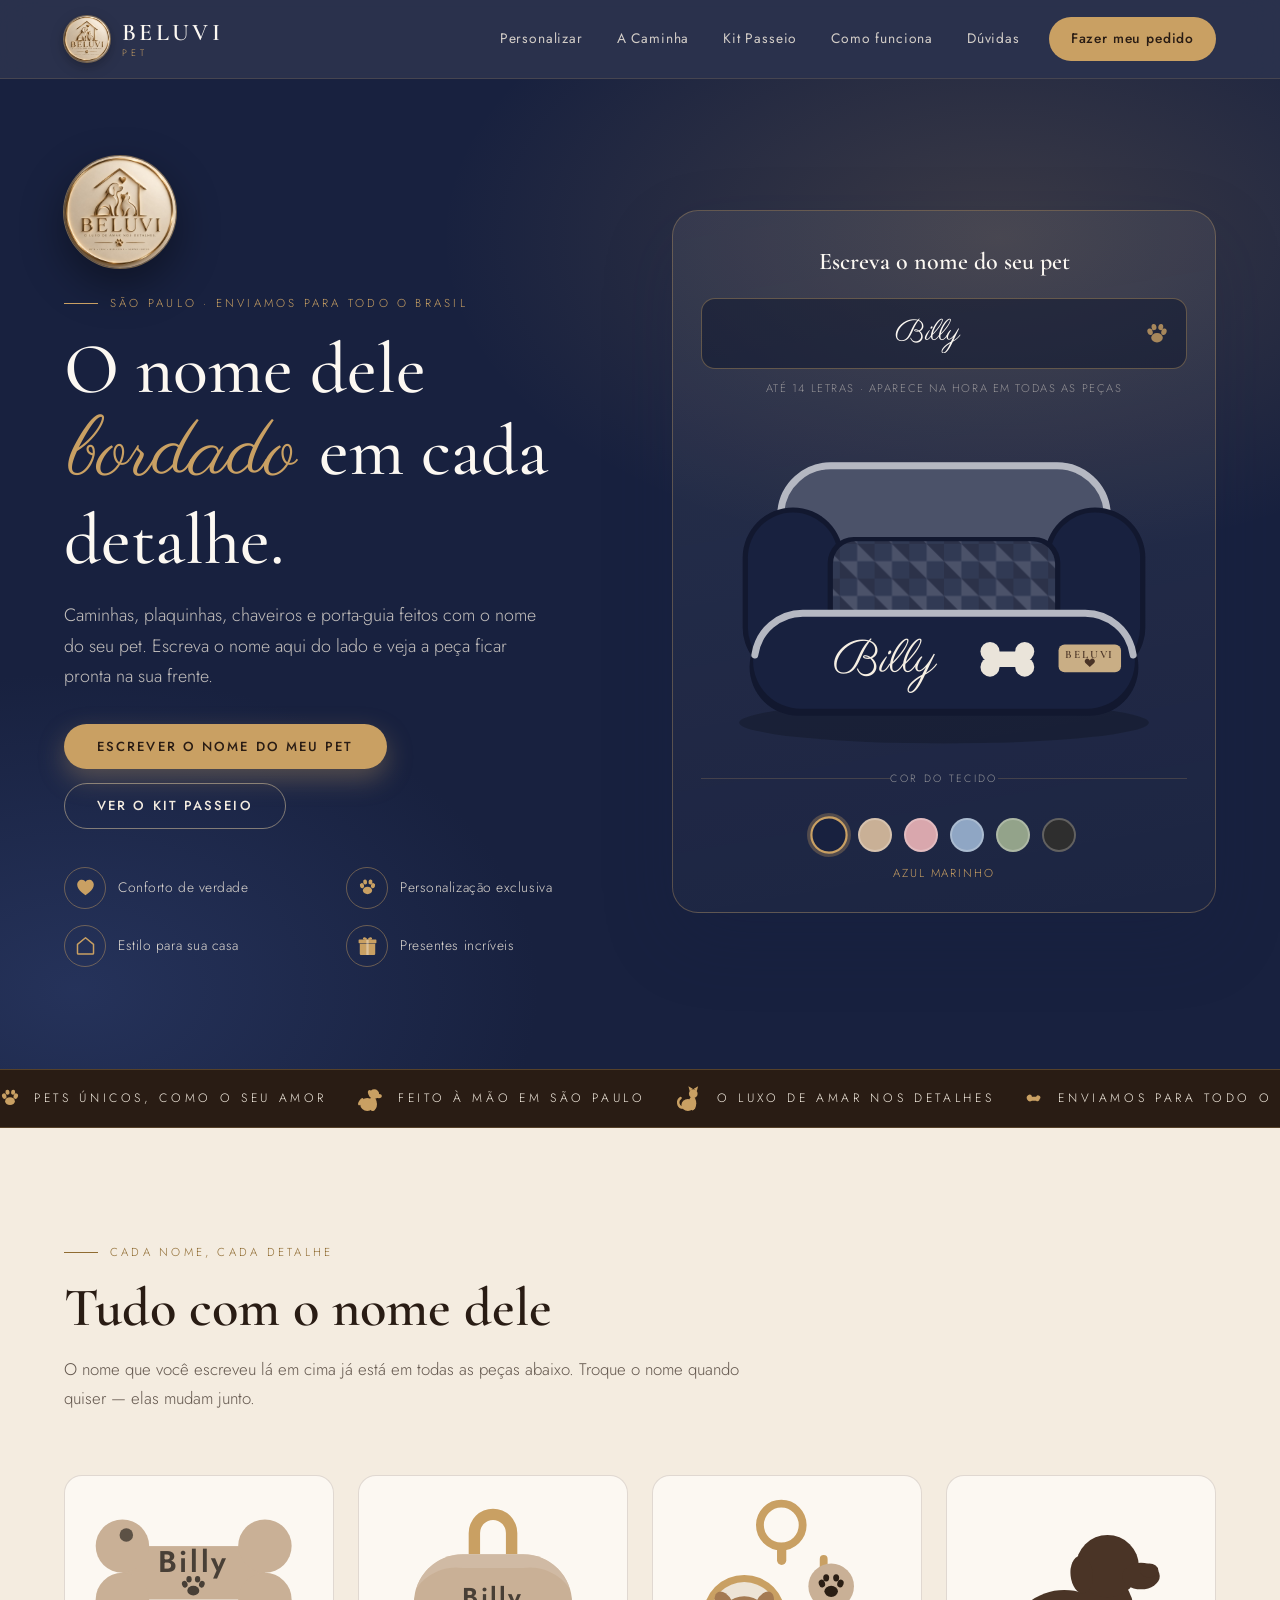
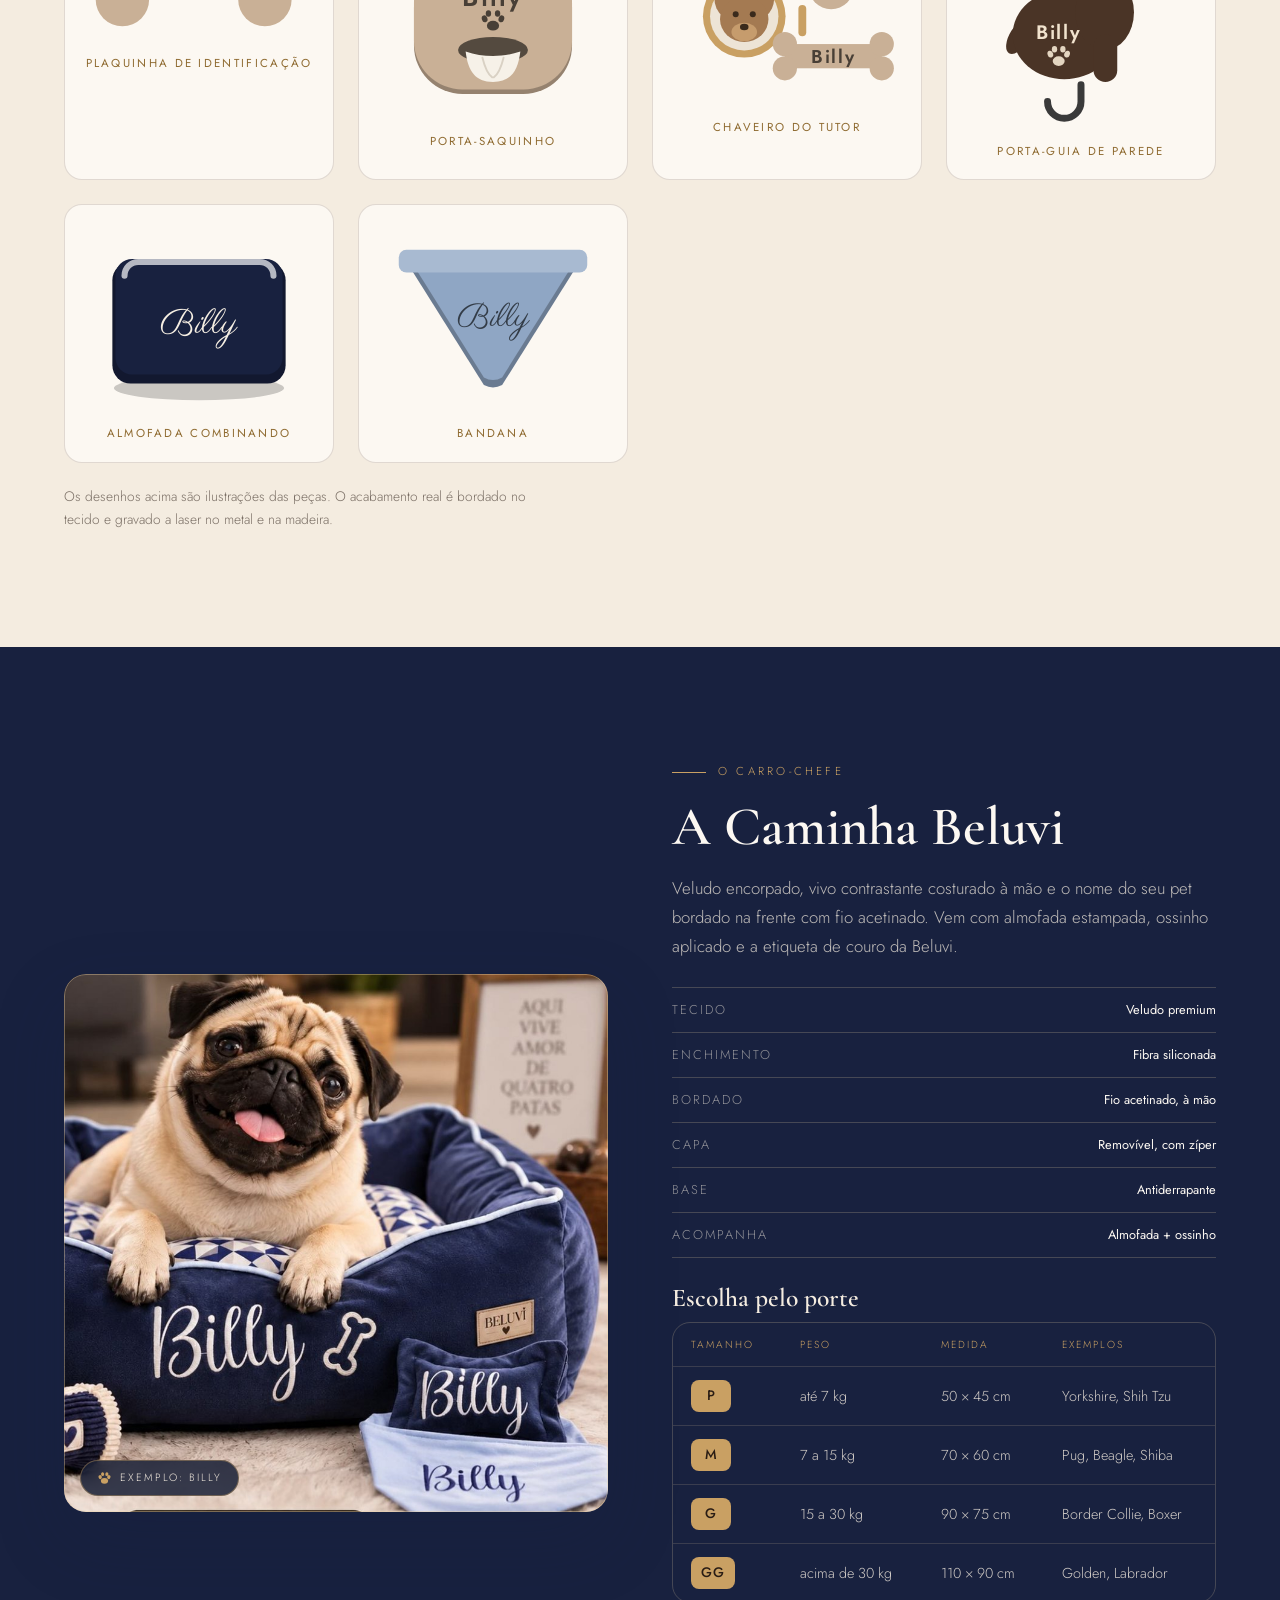
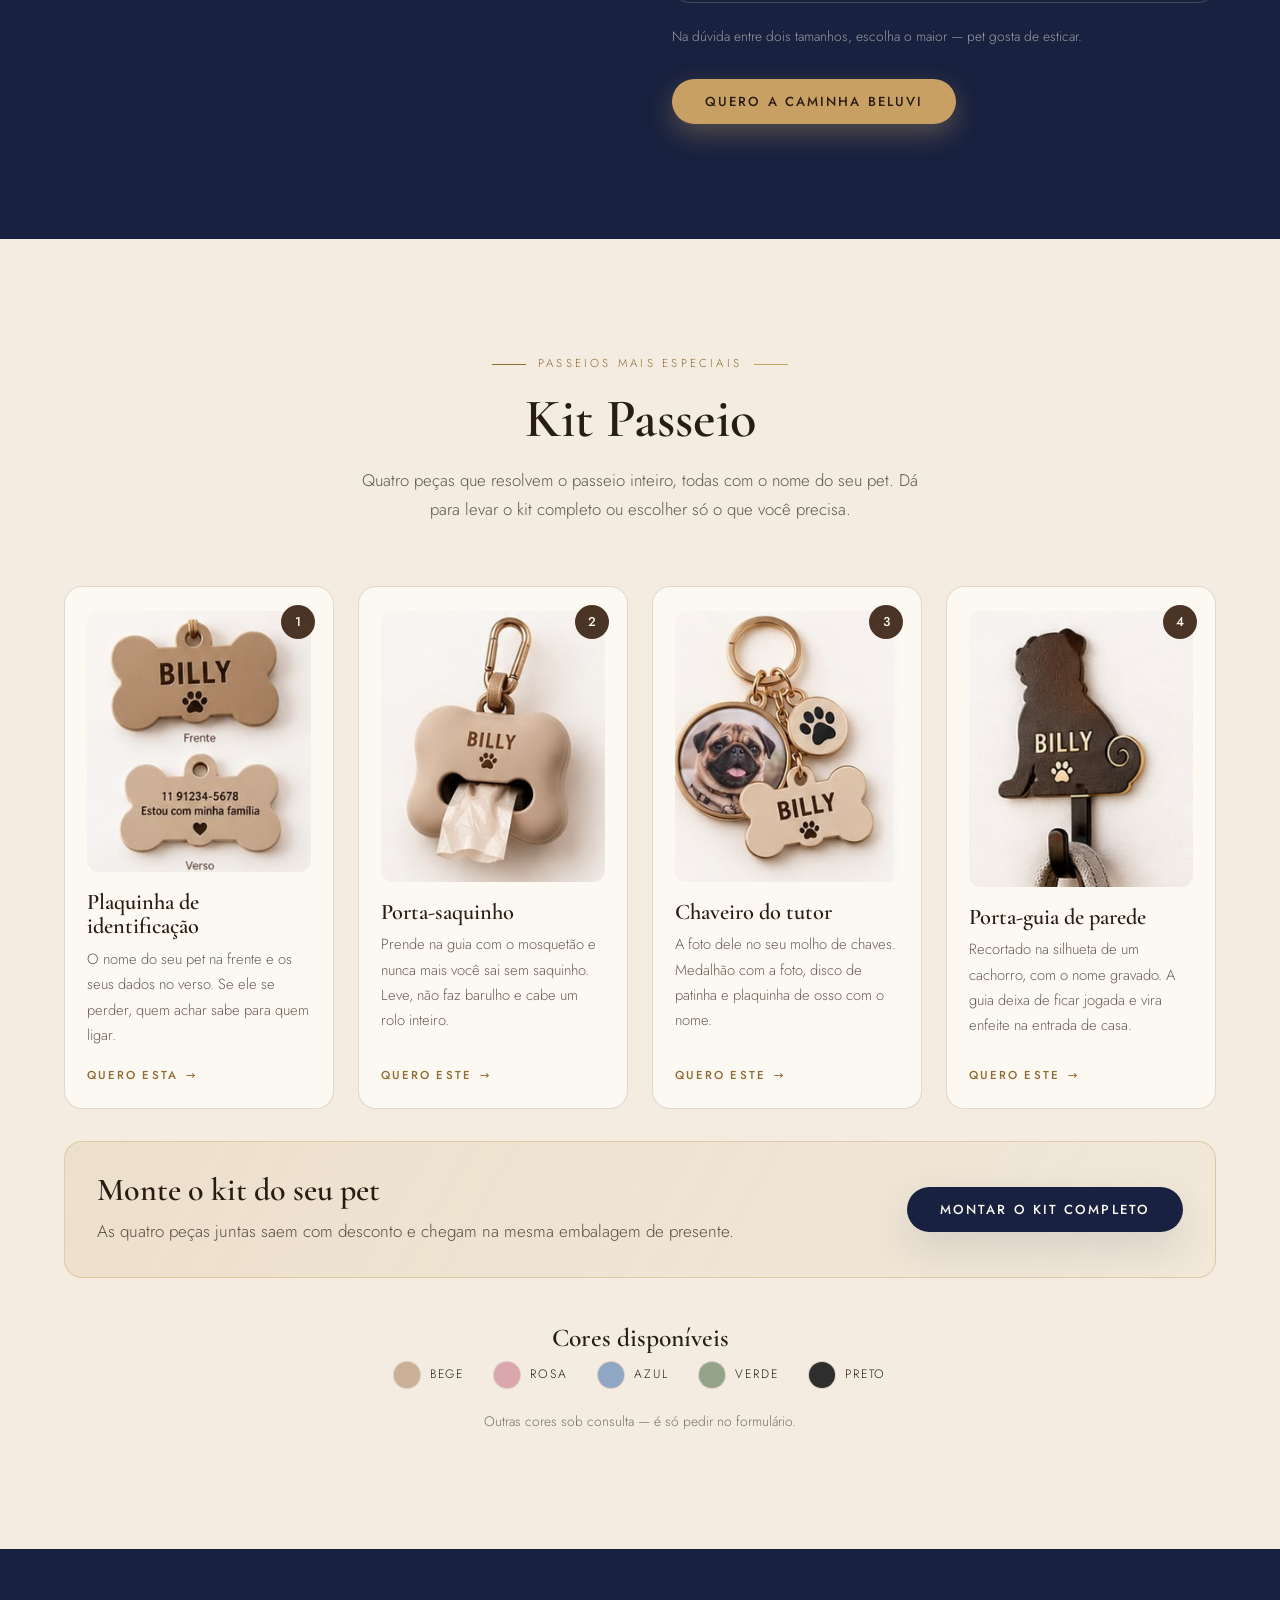
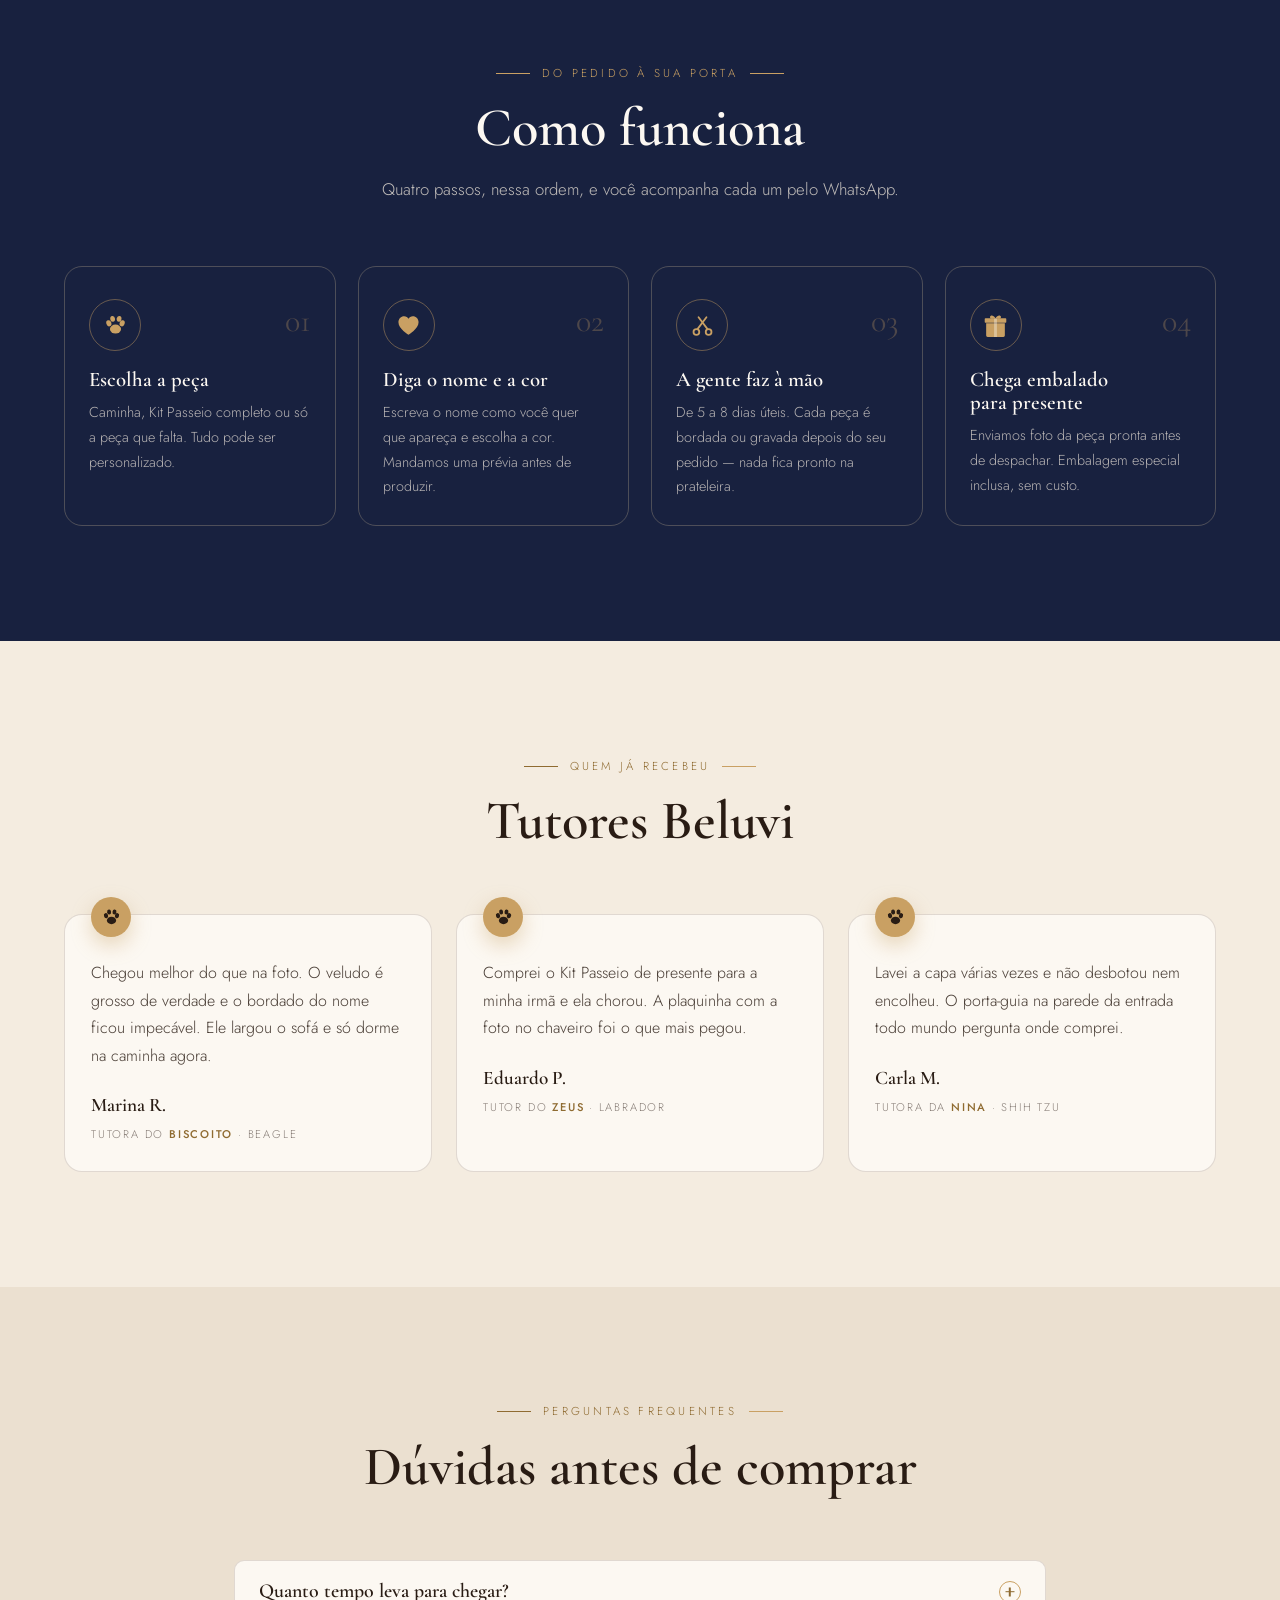
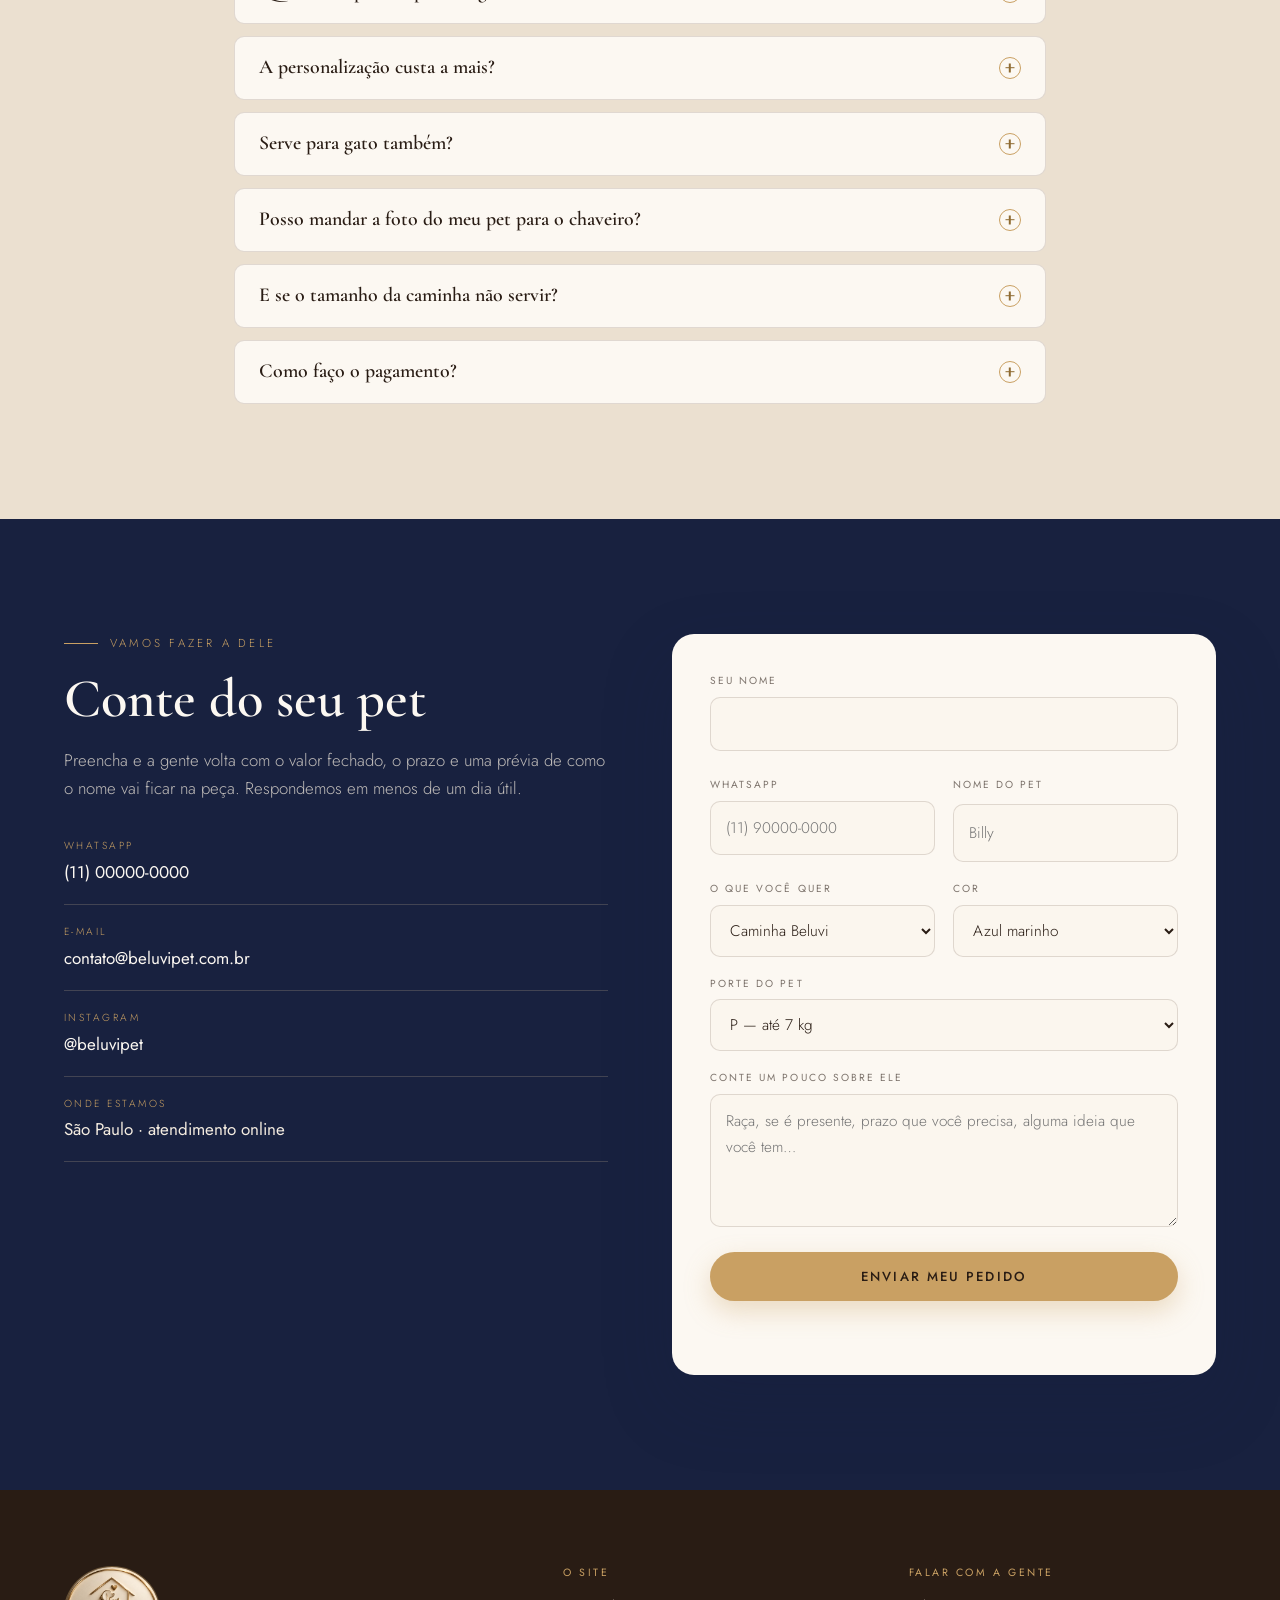
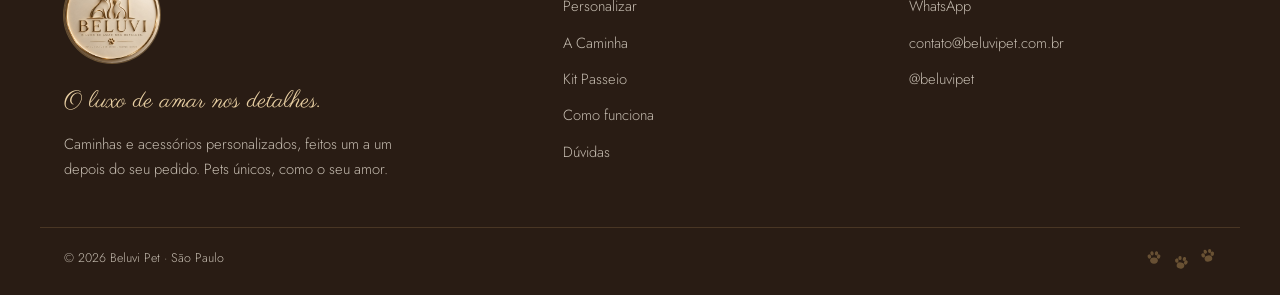
==== beluvi/index.html @ bfca79b1 "Adiciona o site da Beluvi Pet Site de página única para a loja, com a identidade da marca: logo dour" ====
<!DOCTYPE html>
<html lang="pt-BR">
<head>
<meta charset="UTF-8">
<meta name="viewport" content="width=device-width, initial-scale=1">
<title>Beluvi Pet — Caminhas e Kit Passeio personalizados com o nome do seu pet</title>
<meta name="description" content="Beluvi Pet: caminhas, plaquinhas, chaveiros e porta-guia personalizados com o nome do seu pet. Escreva o nome e veja como fica na hora. O luxo de amar nos detalhes.">

<meta property="og:type" content="website">
<meta property="og:title" content="Beluvi Pet — O luxo de amar nos detalhes">
<meta property="og:description" content="Caminhas e Kit Passeio com o nome do seu pet. Escreva o nome e veja a peça personalizada na hora.">
<meta property="og:image" content="assets/caminha-beluvi.jpg">
<meta name="theme-color" content="#18213F">

<link rel="preconnect" href="https://fonts.googleapis.com">
<link rel="preconnect" href="https://fonts.gstatic.com" crossorigin>
<link href="https://fonts.googleapis.com/css2?family=Cormorant+Garamond:wght@400;500;600;700&family=Parisienne&family=Jost:wght@300;400;500;600&display=swap" rel="stylesheet">
<link rel="stylesheet" href="style.css">
<link rel="icon" href="data:image/svg+xml,<svg xmlns='http://www.w3.org/2000/svg' viewBox='0 0 64 64'><rect width='64' height='64' rx='16' fill='%2318213F'/><ellipse cx='32' cy='42' rx='13' ry='10' fill='%23C9A063'/><ellipse cx='15' cy='27' rx='6' ry='7.5' fill='%23C9A063'/><ellipse cx='49' cy='27' rx='6' ry='7.5' fill='%23C9A063'/><ellipse cx='25' cy='16' rx='5.5' ry='7' fill='%23C9A063'/><ellipse cx='39' cy='16' rx='5.5' ry='7' fill='%23C9A063'/></svg>">
</head>
<body>

<a class="pular" href="#conteudo">Pular para o conteúdo</a>

<!-- ============ EMBLEMAS REUTILIZÁVEIS ============ -->
<svg width="0" height="0" aria-hidden="true" focusable="false" class="simbolos">
  <symbol id="e-patinha" viewBox="0 0 64 64">
    <ellipse cx="32" cy="42" rx="15.5" ry="12.5"/>
    <ellipse cx="13.5" cy="26" rx="7" ry="8.8" transform="rotate(-18 13.5 26)"/>
    <ellipse cx="50.5" cy="26" rx="7" ry="8.8" transform="rotate(18 50.5 26)"/>
    <ellipse cx="24" cy="13.5" rx="6.6" ry="8.2" transform="rotate(-8 24 13.5)"/>
    <ellipse cx="42" cy="13.5" rx="6.6" ry="8.2" transform="rotate(8 42 13.5)"/>
  </symbol>

  <symbol id="e-osso" viewBox="0 0 64 32">
    <path d="M14 6.5a7 7 0 0 1 11.4 5.3h13.2A7 7 0 1 1 50 19.5a7 7 0 0 1-11.4 5.3H25.4A7 7 0 1 1 14 6.5Z"/>
  </symbol>

  <symbol id="e-cao" viewBox="0 0 100 100">
    <ellipse cx="38" cy="72" rx="26" ry="24"/>
    <ellipse cx="58" cy="70" rx="16" ry="25"/>
    <rect x="51" y="66" width="15" height="30" rx="7.5"/>
    <circle cx="64" cy="34" r="18"/>
    <ellipse cx="81" cy="41" rx="11" ry="8"/>
    <ellipse cx="50" cy="33" rx="8" ry="15" transform="rotate(-22 50 33)"/>
    <ellipse cx="14" cy="62" rx="6.5" ry="15" transform="rotate(32 14 62)"/>
  </symbol>

  <symbol id="e-gato" viewBox="0 0 100 100">
    <ellipse cx="44" cy="74" rx="24" ry="22"/>
    <ellipse cx="61" cy="68" rx="14" ry="26"/>
    <circle cx="64" cy="32" r="16"/>
    <path d="M51 23 46 5l16 9zM77 23 82 5l-16 9z"/>
    <path d="M22 84C6 79 3 57 17 48" fill="none" stroke="currentColor" stroke-width="9" stroke-linecap="round"/>
  </symbol>

  <symbol id="e-coracao" viewBox="0 0 64 60">
    <path d="M32 56S4 39 4 21C4 11 11 4 20 4c5 0 10 3 12 7 2-4 7-7 12-7 9 0 16 7 16 17 0 18-28 35-28 35Z"/>
  </symbol>

  <symbol id="e-presente" viewBox="0 0 64 64">
    <path d="M6 26h52v34a4 4 0 0 1-4 4H10a4 4 0 0 1-4-4V26Zm-2-14h56a2 2 0 0 1 2 2v8a2 2 0 0 1-2 2H4a2 2 0 0 1-2-2v-8a2 2 0 0 1 2-2Z"/>
    <path d="M28 12h8v52h-8z" fill="#fff" opacity=".35"/>
    <path d="M32 12c-4-6-9-9-13-7s-3 7 2 8c4 1 8 0 11-1Zm0 0c4-6 9-9 13-7s3 7-2 8c-4 1-8 0-11-1Z"/>
  </symbol>

  <symbol id="e-casa" viewBox="0 0 64 64">
    <path d="M32 6 5 28v30a3 3 0 0 0 3 3h48a3 3 0 0 0 3-3V28L32 6Z" fill="none" stroke="currentColor" stroke-width="5" stroke-linejoin="round"/>
  </symbol>

  <symbol id="e-tesoura" viewBox="0 0 64 64">
    <g fill="none" stroke="currentColor" stroke-width="5" stroke-linecap="round">
      <path d="M18 42 43 9M46 42 21 9"/>
      <circle cx="15" cy="50" r="8"/>
      <circle cx="49" cy="50" r="8"/>
    </g>
  </symbol>
</svg>

<!-- ============ TOPO ============ -->
<header class="topo" id="topo">
  <div class="topo-interno">
    <a class="marca" href="#inicio" aria-label="Beluvi Pet, ir para o início">
      <img class="marca-logo" src="assets/logo-beluvi.jpg" alt="" width="640" height="640">
      <span class="marca-texto">
        <span class="marca-nome">BELUVI</span>
        <span class="marca-sub">PET</span>
      </span>
    </a>

    <nav class="menu" id="menu" aria-label="Navegação principal">
      <a href="#personalizar">Personalizar</a>
      <a href="#caminha">A Caminha</a>
      <a href="#kit">Kit Passeio</a>
      <a href="#como">Como funciona</a>
      <a href="#duvidas">Dúvidas</a>
      <a class="menu-cta" href="#pedido">Fazer meu pedido</a>
    </nav>

    <button class="menu-botao" id="menu-botao" aria-expanded="false" aria-controls="menu">
      <span class="menu-barras" aria-hidden="true"><i></i><i></i><i></i></span>
      <span class="sr">Abrir menu</span>
    </button>
  </div>
</header>

<main id="conteudo">

<!-- ============ HERO ============ -->
<section class="hero" id="inicio">
  <div class="patas-fundo" id="patas-fundo" aria-hidden="true"></div>

  <div class="hero-interno">
    <div class="hero-texto">
      <img class="hero-logo" src="assets/logo-beluvi.jpg" alt="Logo da Beluvi Pet" width="640" height="640">

      <p class="sobrescrito">São Paulo · Enviamos para todo o Brasil</p>

      <h1 class="hero-titulo">
        O nome dele<br>
        <span class="destaque-script">bordado</span> em cada detalhe.
      </h1>

      <p class="hero-sub">
        Caminhas, plaquinhas, chaveiros e porta-guia feitos com o nome do seu pet.
        Escreva o nome aqui do lado e veja a peça ficar pronta na sua frente.
      </p>

      <div class="hero-botoes">
        <a class="botao botao-ouro" href="#personalizar">Escrever o nome do meu pet</a>
        <a class="botao botao-linha" href="#kit">Ver o Kit Passeio</a>
      </div>

      <ul class="hero-emblemas">
        <li><span class="emblema-selo"><svg viewBox="0 0 64 60"><use href="#e-coracao"></use></svg></span> Conforto de verdade</li>
        <li><span class="emblema-selo"><svg viewBox="0 0 64 64"><use href="#e-patinha"></use></svg></span> Personalização exclusiva</li>
        <li><span class="emblema-selo"><svg viewBox="0 0 64 64"><use href="#e-casa"></use></svg></span> Estilo para sua casa</li>
        <li><span class="emblema-selo"><svg viewBox="0 0 64 64"><use href="#e-presente"></use></svg></span> Presentes incríveis</li>
      </ul>
    </div>

    <!-- ===== PERSONALIZADOR ===== -->
    <div class="perso" id="personalizar">
      <div class="perso-brilho" aria-hidden="true"></div>

      <p class="perso-titulo">Escreva o nome do seu pet</p>

      <div class="perso-campo">
        <input type="text" id="nome-pet" maxlength="14" value="Billy" placeholder="Ex: Mel"
               autocomplete="off" spellcheck="false" aria-describedby="perso-dica">
        <span class="perso-lapis" aria-hidden="true">
          <svg viewBox="0 0 64 64"><use href="#e-patinha"></use></svg>
        </span>
      </div>
      <p class="perso-dica" id="perso-dica">Até 14 letras · aparece na hora em todas as peças</p>

      <div class="perso-palco">
        <!-- ---- CAMINHA BELUVI ---- -->
        <svg class="peca" viewBox="0 0 560 400" role="img" aria-labelledby="t-caminha">
          <title id="t-caminha">Caminha Beluvi com o nome do pet bordado na frente</title>
          <defs>
            <pattern id="losangos" width="40" height="40" patternUnits="userSpaceOnUse">
              <rect width="40" height="40" fill="var(--peca-clara)"/>
              <path d="M0 0h20v20H0zM20 20h20v20H20z" fill="var(--peca-cor)" opacity=".5"/>
              <path d="M20 0l20 20V0zM0 20l20 20H0z" fill="var(--peca-escura)" opacity=".55"/>
            </pattern>
          </defs>

          <ellipse class="p-sombra" cx="280" cy="366" rx="236" ry="24"/>

          <!-- encosto do fundo -->
          <rect class="p-clara" x="88" y="66" width="384" height="126" rx="63"/>
          <path class="p-vivo" d="M92 122a58 58 0 0 1 58-52h260a58 58 0 0 1 58 52"/>

          <!-- laterais -->
          <rect class="p-escura" x="48" y="118" width="116" height="196" rx="58"/>
          <rect class="p-cor" x="54" y="124" width="104" height="184" rx="52"/>
          <rect class="p-escura" x="396" y="118" width="116" height="196" rx="58"/>
          <rect class="p-cor" x="402" y="124" width="104" height="184" rx="52"/>

          <!-- almofada estampada -->
          <rect class="p-escura" x="146" y="152" width="268" height="116" rx="30"/>
          <rect x="152" y="157" width="256" height="106" rx="26" fill="url(#losangos)"/>

          <!-- rolo da frente -->
          <rect class="p-escura" x="56" y="246" width="448" height="112" rx="56"/>
          <rect class="p-cor" x="60" y="240" width="440" height="110" rx="55"/>
          <path class="p-vivo" d="M62 288a56 56 0 0 1 56-48h324a56 56 0 0 1 56 48"/>

          <!-- nome bordado -->
          <text class="p-nome" id="nome-caminha" data-base="54" x="212" y="308" text-anchor="middle">Billy</text>

          <!-- ossinho aplicado -->
          <g class="p-osso">
            <rect x="330" y="284" width="46" height="18" rx="4"/>
            <circle cx="333" cy="284" r="11"/><circle cx="333" cy="302" r="11"/>
            <circle cx="373" cy="284" r="11"/><circle cx="373" cy="302" r="11"/>
          </g>

          <!-- etiqueta de couro -->
          <g class="p-etiqueta" transform="translate(412 276)">
            <rect width="72" height="32" rx="7"/>
            <text x="36" y="15" text-anchor="middle">BELUVI</text>
            <path d="M36 26l-4.4-4.2a3 3 0 1 1 4.4-3.4 3 3 0 1 1 4.4 3.4Z" class="p-etiqueta-coracao"/>
          </g>
        </svg>
      </div>

      <fieldset class="perso-cores">
        <legend>Cor do tecido</legend>
        <div class="cores" id="cores-perso">
          <button type="button" class="cor ativo" style="--amostra:#18213F" data-cor="#18213F" aria-pressed="true"><span class="sr">Azul marinho</span></button>
          <button type="button" class="cor" style="--amostra:#C9B096" data-cor="#C9B096" aria-pressed="false"><span class="sr">Bege</span></button>
          <button type="button" class="cor" style="--amostra:#D9A7AD" data-cor="#D9A7AD" aria-pressed="false"><span class="sr">Rosa</span></button>
          <button type="button" class="cor" style="--amostra:#8FA6C4" data-cor="#8FA6C4" aria-pressed="false"><span class="sr">Azul claro</span></button>
          <button type="button" class="cor" style="--amostra:#93A38A" data-cor="#93A38A" aria-pressed="false"><span class="sr">Verde</span></button>
          <button type="button" class="cor" style="--amostra:#2E2E2E" data-cor="#2E2E2E" aria-pressed="false"><span class="sr">Preto</span></button>
        </div>
        <p class="cor-nome" aria-live="polite">Azul marinho</p>
      </fieldset>
    </div>
  </div>
</section>

<!-- ============ FAIXA ROLANTE ============ -->
<div class="faixa" aria-hidden="true">
  <div class="faixa-trilho" id="faixa-trilho"></div>
</div>

<!-- ============ TUDO COM O NOME DELE ============ -->
<section class="secao secao-creme" id="pecas">
  <div class="interno">
    <header class="cabeca revelar">
      <p class="sobrescrito sobrescrito-escuro">Cada nome, cada detalhe</p>
      <h2 class="titulo">Tudo com o nome dele</h2>
      <p class="linha-fina">
        O nome que você escreveu lá em cima já está em todas as peças abaixo.
        Troque o nome quando quiser — elas mudam junto.
      </p>
    </header>

    <div class="grade-pecas">

      <figure class="peca-mini revelar" style="--peca-cor:#C9B096">
        <svg viewBox="0 0 320 200" role="img" aria-labelledby="t-plaquinha">
          <title id="t-plaquinha">Plaquinha de identificação em formato de osso com o nome do pet</title>
          <g class="p-cor">
            <rect x="52.5" y="67.5" width="200" height="75"/>
            <circle cx="52.5" cy="67.5" r="37.5"/><circle cx="52.5" cy="142.5" r="37.5"/>
            <circle cx="252.5" cy="67.5" r="37.5"/><circle cx="252.5" cy="142.5" r="37.5"/>
          </g>
          <circle class="p-furo" cx="58" cy="52" r="9.5"/>
          <text class="p-nome p-gravado" data-base="42" x="152" y="104" text-anchor="middle">Billy</text>
          <g class="p-pata">
            <ellipse cx="152" cy="130" rx="8.4" ry="6.8"/>
            <ellipse cx="140" cy="121" rx="3.9" ry="4.8" transform="rotate(-18 140 121)"/>
            <ellipse cx="164" cy="121" rx="3.9" ry="4.8" transform="rotate(18 164 121)"/>
            <ellipse cx="146" cy="114" rx="3.7" ry="4.5"/>
            <ellipse cx="158" cy="114" rx="3.7" ry="4.5"/>
          </g>
        </svg>
        <figcaption>Plaquinha de identificação</figcaption>
      </figure>

      <figure class="peca-mini revelar" style="--peca-cor:#C9B096">
        <svg viewBox="0 0 300 290" role="img" aria-labelledby="t-saquinho">
          <title id="t-saquinho">Porta-saquinho com o nome do pet gravado</title>
          <path class="p-metal" d="M150 14a32 32 0 0 1 32 32v28h-15V46a17 17 0 0 0-34 0v28h-15V46a32 32 0 0 1 32-32Z"/>
          <rect class="p-escura" x="46" y="80" width="208" height="178" rx="64"/>
          <rect class="p-cor" x="46" y="74" width="208" height="178" rx="64"/>
          <path class="p-clara" d="M110 74h80a64 64 0 0 1 61 45 64 64 0 0 0-61-27h-80a64 64 0 0 0-61 27 64 64 0 0 1 61-45Z" opacity=".6"/>
          <text class="p-nome p-gravado" data-base="34" x="150" y="142" text-anchor="middle">Billy</text>
          <g class="p-pata">
            <ellipse cx="150" cy="168" rx="8" ry="6.5"/>
            <ellipse cx="139" cy="159" rx="3.7" ry="4.6" transform="rotate(-18 139 159)"/>
            <ellipse cx="161" cy="159" rx="3.7" ry="4.6" transform="rotate(18 161 159)"/>
            <ellipse cx="144" cy="152" rx="3.5" ry="4.3"/>
            <ellipse cx="156" cy="152" rx="3.5" ry="4.3"/>
          </g>
          <ellipse class="p-vazio" cx="150" cy="200" rx="46" ry="17"/>
          <path class="p-saco" d="M114 202c3 26 13 40 36 40s33-14 36-40c-23 8-49 8-72 0Z"/>
          <path class="p-saco-dobra" d="M136 210c4 16 8 23 13 26M164 210c-4 16-8 23-13 26"/>
        </svg>
        <figcaption>Porta-saquinho</figcaption>
      </figure>

      <figure class="peca-mini revelar" style="--peca-cor:#C9B096">
        <svg viewBox="0 0 320 290" role="img" aria-labelledby="t-chaveiro">
          <title id="t-chaveiro">Chaveiro do tutor com medalhão, patinha e plaquinha com o nome</title>
          <circle class="p-argola" cx="152" cy="38" r="30"/>
          <rect class="p-metal" x="146" y="64" width="13" height="30" rx="6.5"/>
          <rect class="p-metal" x="206" y="80" width="11" height="26" rx="5.5"/>
          <rect class="p-metal" x="176" y="150" width="11" height="44" rx="5.5"/>
          <circle class="p-metal" cx="100" cy="166" r="58"/>
          <circle class="p-medalhao" cx="100" cy="166" r="48"/>
          <g class="p-cao-medalhao">
            <ellipse cx="72" cy="150" rx="12" ry="20" transform="rotate(-25 72 150)"/>
            <ellipse cx="128" cy="150" rx="12" ry="20" transform="rotate(25 128 150)"/>
            <ellipse cx="100" cy="170" rx="34" ry="32"/>
          </g>
          <ellipse class="p-focinho" cx="100" cy="188" rx="18" ry="13"/>
          <circle class="p-olho" cx="88" cy="163" r="4.2"/><circle class="p-olho" cx="112" cy="163" r="4.2"/>
          <ellipse class="p-olho" cx="100" cy="181" rx="6" ry="4.6"/>
          <circle class="p-cor" cx="222" cy="124" r="32"/>
          <g class="p-pata-disco">
            <ellipse cx="222" cy="131" rx="9.5" ry="7.8"/>
            <ellipse cx="209" cy="120" rx="4.4" ry="5.5" transform="rotate(-18 209 120)"/>
            <ellipse cx="235" cy="120" rx="4.4" ry="5.5" transform="rotate(18 235 120)"/>
            <ellipse cx="215" cy="112" rx="4.2" ry="5.1"/>
            <ellipse cx="229" cy="112" rx="4.2" ry="5.1"/>
          </g>
          <g class="p-cor">
            <rect x="157" y="205" width="136" height="34"/>
            <circle cx="157" cy="205" r="17"/><circle cx="157" cy="239" r="17"/>
            <circle cx="293" cy="205" r="17"/><circle cx="293" cy="239" r="17"/>
          </g>
          <text class="p-nome p-gravado" data-base="26" x="225" y="231" text-anchor="middle">Billy</text>
        </svg>
        <figcaption>Chaveiro do tutor</figcaption>
      </figure>

      <figure class="peca-mini revelar" style="--peca-cor:#4A3426">
        <svg viewBox="0 0 280 330" role="img" aria-labelledby="t-portaguia">
          <title id="t-portaguia">Porta-guia de parede em formato de cachorro com o nome gravado</title>
          <g class="p-cor">
            <ellipse cx="52" cy="198" rx="14" ry="29" transform="rotate(32 52 198)"/>
            <ellipse cx="116" cy="196" rx="74" ry="64"/>
            <ellipse cx="174" cy="164" rx="42" ry="54"/>
            <rect x="158" y="196" width="34" height="68" rx="17"/>
            <circle cx="178" cy="98" r="45"/>
            <ellipse cx="141" cy="110" rx="16" ry="27" transform="rotate(-6 141 110)"/>
            <ellipse cx="226" cy="112" rx="27" ry="19"/>
            <ellipse cx="238" cy="104" rx="13" ry="10"/>
          </g>
          <text class="p-nome p-gravado-claro" data-base="28" x="108" y="202" text-anchor="middle">Billy</text>
          <g class="p-pata-clara">
            <ellipse cx="108" cy="234" rx="8.6" ry="7"/>
            <ellipse cx="96" cy="224" rx="4" ry="5" transform="rotate(-18 96 224)"/>
            <ellipse cx="120" cy="224" rx="4" ry="5" transform="rotate(18 120 224)"/>
            <ellipse cx="102" cy="217" rx="3.8" ry="4.6"/>
            <ellipse cx="114" cy="217" rx="3.8" ry="4.6"/>
          </g>
          <path class="p-gancho" d="M140 268v24a24 24 0 0 1-48 0"/>
        </svg>
        <figcaption>Porta-guia de parede</figcaption>
      </figure>

      <figure class="peca-mini revelar" style="--peca-cor:#18213F">
        <svg viewBox="0 0 300 240" role="img" aria-labelledby="t-almofada">
          <title id="t-almofada">Almofada combinando com o nome do pet bordado</title>
          <ellipse class="p-sombra" cx="150" cy="212" rx="112" ry="16"/>
          <path class="p-escura" d="M60 46h180a24 24 0 0 1 24 24v112a24 24 0 0 1-24 24H60a24 24 0 0 1-24-24V70a24 24 0 0 1 24-24Z"/>
          <path class="p-cor" d="M62 42h176a22 22 0 0 1 22 22v108a22 22 0 0 1-22 22H62a22 22 0 0 1-22-22V64a22 22 0 0 1 22-22Z"/>
          <path class="p-vivo" d="M52 64a18 18 0 0 1 18-18h160a18 18 0 0 1 18 18"/>
          <text class="p-nome" data-base="46" x="150" y="140" text-anchor="middle">Billy</text>
        </svg>
        <figcaption>Almofada combinando</figcaption>
      </figure>

      <figure class="peca-mini revelar" style="--peca-cor:#8FA6C4">
        <svg viewBox="0 0 300 240" role="img" aria-labelledby="t-bandana">
          <title id="t-bandana">Bandana com o nome do pet bordado</title>
          <path class="p-escura" d="M40 52h220l-98 156a26 26 0 0 1-24 0L40 52Z"/>
          <path class="p-cor" d="M44 48h212l-94 150a24 24 0 0 1-24 0L44 48Z"/>
          <path class="p-clara" d="M36 30h228a10 10 0 0 1 10 10v10a10 10 0 0 1-10 10H36a10 10 0 0 1-10-10V40a10 10 0 0 1 10-10Z"/>
          <text class="p-nome p-nome-escuro" data-base="44" x="150" y="130" text-anchor="middle">Billy</text>
        </svg>
        <figcaption>Bandana</figcaption>
      </figure>

    </div>

    <p class="nota revelar">
      Os desenhos acima são ilustrações das peças. O acabamento real é bordado no tecido
      e gravado a laser no metal e na madeira.
    </p>
  </div>
</section>

<!-- ============ A CAMINHA ============ -->
<section class="secao secao-marinho" id="caminha">
  <div class="interno">
    <div class="duas-colunas">
      <div class="coluna-foto revelar">
        <div class="moldura">
          <img src="assets/caminha-beluvi.jpg" alt="Caminha Beluvi azul marinho com o nome Billy bordado em branco na frente, um pug deitado dentro, almofada estampada e bandana combinando." width="900" height="891" loading="lazy">
          <span class="moldura-selo"><svg viewBox="0 0 64 64"><use href="#e-patinha"></use></svg> Exemplo: Billy</span>
        </div>
      </div>

      <div class="coluna-texto revelar">
        <p class="sobrescrito">O carro-chefe</p>
        <h2 class="titulo titulo-claro">A Caminha Beluvi</h2>
        <p class="linha-fina linha-fina-clara">
          Veludo encorpado, vivo contrastante costurado à mão e o nome do seu pet bordado
          na frente com fio acetinado. Vem com almofada estampada, ossinho aplicado e a
          etiqueta de couro da Beluvi.
        </p>

        <ul class="ficha">
          <li><span>Tecido</span><b>Veludo premium</b></li>
          <li><span>Enchimento</span><b>Fibra siliconada</b></li>
          <li><span>Bordado</span><b>Fio acetinado, à mão</b></li>
          <li><span>Capa</span><b>Removível, com zíper</b></li>
          <li><span>Base</span><b>Antiderrapante</b></li>
          <li><span>Acompanha</span><b>Almofada + ossinho</b></li>
        </ul>

        <div class="tamanhos">
          <h3 class="sub-titulo">Escolha pelo porte</h3>
          <div class="tabela-rolagem">
            <table class="tabela">
              <caption class="sr">Tamanhos da caminha por porte do pet</caption>
              <thead>
                <tr><th scope="col">Tamanho</th><th scope="col">Peso</th><th scope="col">Medida</th><th scope="col">Exemplos</th></tr>
              </thead>
              <tbody>
                <tr><th scope="row"><span class="porte">P</span></th><td>até 7 kg</td><td>50 × 45 cm</td><td>Yorkshire, Shih Tzu</td></tr>
                <tr><th scope="row"><span class="porte">M</span></th><td>7 a 15 kg</td><td>70 × 60 cm</td><td>Pug, Beagle, Shiba</td></tr>
                <tr><th scope="row"><span class="porte">G</span></th><td>15 a 30 kg</td><td>90 × 75 cm</td><td>Border Collie, Boxer</td></tr>
                <tr><th scope="row"><span class="porte">GG</span></th><td>acima de 30 kg</td><td>110 × 90 cm</td><td>Golden, Labrador</td></tr>
              </tbody>
            </table>
          </div>
          <p class="nota nota-clara">Na dúvida entre dois tamanhos, escolha o maior — pet gosta de esticar.</p>
        </div>

        <a class="botao botao-ouro" href="#pedido" data-pedir="Caminha Beluvi">Quero a Caminha Beluvi</a>
      </div>
    </div>
  </div>
</section>

<!-- ============ KIT PASSEIO ============ -->
<section class="secao secao-creme" id="kit">
  <div class="interno">
    <header class="cabeca cabeca-centro revelar">
      <p class="sobrescrito sobrescrito-escuro">Passeios mais especiais</p>
      <h2 class="titulo">Kit Passeio</h2>
      <p class="linha-fina">
        Quatro peças que resolvem o passeio inteiro, todas com o nome do seu pet.
        Dá para levar o kit completo ou escolher só o que você precisa.
      </p>
    </header>

    <div class="grade-kit">
      <article class="item-kit revelar">
        <span class="item-num">1</span>
        <div class="item-foto"><img src="assets/kit-plaquinha.jpg" alt="Plaquinha de identificação em formato de osso, com o nome BILLY e uma patinha na frente e o telefone do tutor no verso." width="522" height="608" loading="lazy"></div>
        <h3>Plaquinha de identificação</h3>
        <p>O nome do seu pet na frente e os seus dados no verso. Se ele se perder, quem achar sabe para quem ligar.</p>
        <button type="button" class="link-pedir" data-pedir="Plaquinha de identificação">Quero esta <span aria-hidden="true">→</span></button>
      </article>

      <article class="item-kit revelar">
        <span class="item-num">2</span>
        <div class="item-foto"><img src="assets/kit-porta-saquinho.jpg" alt="Porta-saquinho bege com o nome BILLY gravado, mosquetão para prender na guia e um saquinho saindo pela abertura." width="503" height="608" loading="lazy"></div>
        <h3>Porta-saquinho</h3>
        <p>Prende na guia com o mosquetão e nunca mais você sai sem saquinho. Leve, não faz barulho e cabe um rolo inteiro.</p>
        <button type="button" class="link-pedir" data-pedir="Porta-saquinho">Quero este <span aria-hidden="true">→</span></button>
      </article>

      <article class="item-kit revelar">
        <span class="item-num">3</span>
        <div class="item-foto"><img src="assets/kit-chaveiro.jpg" alt="Chaveiro dourado com medalhão redondo com a foto do pet, um disco com patinha e uma plaquinha de osso com o nome BILLY." width="503" height="608" loading="lazy"></div>
        <h3>Chaveiro do tutor</h3>
        <p>A foto dele no seu molho de chaves. Medalhão com a foto, disco de patinha e plaquinha de osso com o nome.</p>
        <button type="button" class="link-pedir" data-pedir="Chaveiro do tutor">Quero este <span aria-hidden="true">→</span></button>
      </article>

      <article class="item-kit revelar">
        <span class="item-num">4</span>
        <div class="item-foto"><img src="assets/kit-porta-guia.jpg" alt="Porta-guia de parede em madeira escura, recortado na silhueta de um cachorro sentado, com o nome BILLY gravado e um gancho para pendurar a guia." width="494" height="608" loading="lazy"></div>
        <h3>Porta-guia de parede</h3>
        <p>Recortado na silhueta de um cachorro, com o nome gravado. A guia deixa de ficar jogada e vira enfeite na entrada de casa.</p>
        <button type="button" class="link-pedir" data-pedir="Porta-guia de parede">Quero este <span aria-hidden="true">→</span></button>
      </article>
    </div>

    <div class="kit-chamada revelar">
      <div class="kit-chamada-texto">
        <h3 class="sub-titulo sub-titulo-grande">Monte o kit do seu pet</h3>
        <p>As quatro peças juntas saem com desconto e chegam na mesma embalagem de presente.</p>
      </div>
      <a class="botao botao-marinho" href="#pedido" data-pedir="Kit Passeio completo">Montar o kit completo</a>
    </div>

    <div class="cores-marca revelar">
      <h3 class="sub-titulo">Cores disponíveis</h3>
      <ul class="lista-cores">
        <li><span class="bolinha" style="--amostra:#C9B096"></span> Bege</li>
        <li><span class="bolinha" style="--amostra:#D9A7AD"></span> Rosa</li>
        <li><span class="bolinha" style="--amostra:#8FA6C4"></span> Azul</li>
        <li><span class="bolinha" style="--amostra:#93A38A"></span> Verde</li>
        <li><span class="bolinha" style="--amostra:#2E2E2E"></span> Preto</li>
      </ul>
      <p class="nota">Outras cores sob consulta — é só pedir no formulário.</p>
    </div>
  </div>
</section>

<!-- ============ COMO FUNCIONA ============ -->
<section class="secao secao-marinho" id="como">
  <div class="interno">
    <header class="cabeca cabeca-centro revelar">
      <p class="sobrescrito">Do pedido à sua porta</p>
      <h2 class="titulo titulo-claro">Como funciona</h2>
      <p class="linha-fina linha-fina-clara">Quatro passos, nessa ordem, e você acompanha cada um pelo WhatsApp.</p>
    </header>

    <ol class="passos">
      <li class="passo revelar">
        <span class="passo-emblema"><svg viewBox="0 0 64 64"><use href="#e-patinha"></use></svg></span>
        <span class="passo-num">01</span>
        <h3>Escolha a peça</h3>
        <p>Caminha, Kit Passeio completo ou só a peça que falta. Tudo pode ser personalizado.</p>
      </li>
      <li class="passo revelar">
        <span class="passo-emblema"><svg viewBox="0 0 64 60"><use href="#e-coracao"></use></svg></span>
        <span class="passo-num">02</span>
        <h3>Diga o nome e a cor</h3>
        <p>Escreva o nome como você quer que apareça e escolha a cor. Mandamos uma prévia antes de produzir.</p>
      </li>
      <li class="passo revelar">
        <span class="passo-emblema"><svg viewBox="0 0 64 64"><use href="#e-tesoura"></use></svg></span>
        <span class="passo-num">03</span>
        <h3>A gente faz à mão</h3>
        <p>De 5 a 8 dias úteis. Cada peça é bordada ou gravada depois do seu pedido — nada fica pronto na prateleira.</p>
      </li>
      <li class="passo revelar">
        <span class="passo-emblema"><svg viewBox="0 0 64 64"><use href="#e-presente"></use></svg></span>
        <span class="passo-num">04</span>
        <h3>Chega embalado para presente</h3>
        <p>Enviamos foto da peça pronta antes de despachar. Embalagem especial inclusa, sem custo.</p>
      </li>
    </ol>
  </div>
</section>

<!-- ============ DEPOIMENTOS ============ -->
<section class="secao secao-creme">
  <div class="interno">
    <header class="cabeca cabeca-centro revelar">
      <p class="sobrescrito sobrescrito-escuro">Quem já recebeu</p>
      <h2 class="titulo">Tutores Beluvi</h2>
    </header>

    <div class="grade-depoimentos">
      <figure class="depoimento revelar">
        <span class="aspas" aria-hidden="true"><svg viewBox="0 0 64 64"><use href="#e-patinha"></use></svg></span>
        <blockquote>Chegou melhor do que na foto. O veludo é grosso de verdade e o bordado do nome ficou impecável. Ele largou o sofá e só dorme na caminha agora.</blockquote>
        <figcaption><span class="dep-tutor">Marina R.</span><span class="dep-pet">tutora do <b>Biscoito</b> · Beagle</span></figcaption>
      </figure>
      <figure class="depoimento revelar">
        <span class="aspas" aria-hidden="true"><svg viewBox="0 0 64 64"><use href="#e-patinha"></use></svg></span>
        <blockquote>Comprei o Kit Passeio de presente para a minha irmã e ela chorou. A plaquinha com a foto no chaveiro foi o que mais pegou.</blockquote>
        <figcaption><span class="dep-tutor">Eduardo P.</span><span class="dep-pet">tutor do <b>Zeus</b> · Labrador</span></figcaption>
      </figure>
      <figure class="depoimento revelar">
        <span class="aspas" aria-hidden="true"><svg viewBox="0 0 64 64"><use href="#e-patinha"></use></svg></span>
        <blockquote>Lavei a capa várias vezes e não desbotou nem encolheu. O porta-guia na parede da entrada todo mundo pergunta onde comprei.</blockquote>
        <figcaption><span class="dep-tutor">Carla M.</span><span class="dep-pet">tutora da <b>Nina</b> · Shih Tzu</span></figcaption>
      </figure>
    </div>
  </div>
</section>

<!-- ============ DÚVIDAS ============ -->
<section class="secao secao-creme-escuro" id="duvidas">
  <div class="interno interno-estreito">
    <header class="cabeca cabeca-centro revelar">
      <p class="sobrescrito sobrescrito-escuro">Perguntas frequentes</p>
      <h2 class="titulo">Dúvidas antes de comprar</h2>
    </header>

    <div class="faq">
      <div class="faq-item revelar">
        <h3><button type="button" class="faq-botao" aria-expanded="false">Quanto tempo leva para chegar?<span class="faq-mais" aria-hidden="true"></span></button></h3>
        <div class="faq-resposta"><div class="faq-interna"><p>De 5 a 8 dias úteis para produzir, mais o prazo do frete para a sua cidade. Como cada peça é feita depois do pedido, não trabalhamos com estoque pronto.</p></div></div>
      </div>
      <div class="faq-item revelar">
        <h3><button type="button" class="faq-botao" aria-expanded="false">A personalização custa a mais?<span class="faq-mais" aria-hidden="true"></span></button></h3>
        <div class="faq-resposta"><div class="faq-interna"><p>Não. O nome já está no preço, seja bordado no tecido ou gravado no metal e na madeira. Até 14 letras. Acima disso a gente conversa sobre o layout antes de produzir.</p></div></div>
      </div>
      <div class="faq-item revelar">
        <h3><button type="button" class="faq-botao" aria-expanded="false">Serve para gato também?<span class="faq-mais" aria-hidden="true"></span></button></h3>
        <div class="faq-resposta"><div class="faq-interna"><p>Serve. A caminha tamanho P e a plaquinha são as mais pedidas para gato. O porta-guia também funciona como cabide de coleira e guia de passeio para gato.</p></div></div>
      </div>
      <div class="faq-item revelar">
        <h3><button type="button" class="faq-botao" aria-expanded="false">Posso mandar a foto do meu pet para o chaveiro?<span class="faq-mais" aria-hidden="true"></span></button></h3>
        <div class="faq-resposta"><div class="faq-interna"><p>Pode, e é assim que fazemos. Depois do pedido pedimos a foto pelo WhatsApp — de preferência de frente, com boa luz e o rosto bem visível. A gente recorta e ajusta antes de imprimir.</p></div></div>
      </div>
      <div class="faq-item revelar">
        <h3><button type="button" class="faq-botao" aria-expanded="false">E se o tamanho da caminha não servir?<span class="faq-mais" aria-hidden="true"></span></button></h3>
        <div class="faq-resposta"><div class="faq-interna"><p>Você tem 7 dias para pedir a troca de tamanho, com a peça sem uso. O frete da primeira troca é por nossa conta.</p></div></div>
      </div>
      <div class="faq-item revelar">
        <h3><button type="button" class="faq-botao" aria-expanded="false">Como faço o pagamento?<span class="faq-mais" aria-hidden="true"></span></button></h3>
        <div class="faq-resposta"><div class="faq-interna"><p>Pix com desconto ou cartão parcelado. Enviamos o link de pagamento pelo WhatsApp depois de fechar a peça, a cor e o nome com você.</p></div></div>
      </div>
    </div>
  </div>
</section>

<!-- ============ PEDIDO ============ -->
<section class="secao secao-marinho" id="pedido">
  <div class="patas-fundo patas-fundo-suave" id="patas-pedido" aria-hidden="true"></div>
  <div class="interno">
    <div class="duas-colunas duas-colunas-form">

      <div class="coluna-texto revelar">
        <p class="sobrescrito">Vamos fazer a dele</p>
        <h2 class="titulo titulo-claro">Conte do seu pet</h2>
        <p class="linha-fina linha-fina-clara">
          Preencha e a gente volta com o valor fechado, o prazo e uma prévia de como o
          nome vai ficar na peça. Respondemos em menos de um dia útil.
        </p>

        <ul class="contato-dados">
          <li><span class="contato-rotulo">WhatsApp</span><a href="https://wa.me/5511000000000" target="_blank" rel="noopener">(11) 00000-0000</a></li>
          <li><span class="contato-rotulo">E-mail</span><a href="mailto:contato@beluvipet.com.br">contato@beluvipet.com.br</a></li>
          <li><span class="contato-rotulo">Instagram</span><a href="https://instagram.com/beluvipet" target="_blank" rel="noopener">@beluvipet</a></li>
          <li><span class="contato-rotulo">Onde estamos</span><span>São Paulo · atendimento online</span></li>
        </ul>
      </div>

      <!--
        FORMULÁRIO — SEM BACKEND
        Hoje o botão monta a mensagem no WhatsApp com tudo preenchido.
        Para receber por e-mail, crie um formulário no Formspree (ou similar) e:
          1. troque a tag por <form action="https://formspree.io/f/SEU_ID" method="POST">
          2. apague o bloco "ENVIO PELO WHATSAPP" em script.js
      -->
      <form class="formulario revelar" id="formulario" novalidate>
        <div class="campo">
          <label for="f-nome">Seu nome</label>
          <input type="text" id="f-nome" name="nome" required autocomplete="name">
          <span class="erro" data-erro-de="f-nome"></span>
        </div>

        <div class="campo-duplo">
          <div class="campo">
            <label for="f-zap">WhatsApp</label>
            <input type="tel" id="f-zap" name="whatsapp" required autocomplete="tel" placeholder="(11) 90000-0000">
            <span class="erro" data-erro-de="f-zap"></span>
          </div>
          <div class="campo">
            <label for="f-petnome">Nome do pet</label>
            <input type="text" id="f-petnome" name="petnome" maxlength="14" placeholder="Billy">
          </div>
        </div>

        <div class="campo-duplo">
          <div class="campo">
            <label for="f-produto">O que você quer</label>
            <select id="f-produto" name="produto">
              <option>Caminha Beluvi</option>
              <option>Kit Passeio completo</option>
              <option>Plaquinha de identificação</option>
              <option>Porta-saquinho</option>
              <option>Chaveiro do tutor</option>
              <option>Porta-guia de parede</option>
              <option>Almofada combinando</option>
              <option>Bandana</option>
              <option>Ainda não sei, quero ajuda</option>
            </select>
          </div>
          <div class="campo">
            <label for="f-cor">Cor</label>
            <select id="f-cor" name="cor">
              <option>Azul marinho</option>
              <option>Bege</option>
              <option>Rosa</option>
              <option>Azul</option>
              <option>Verde</option>
              <option>Preto</option>
              <option>Outra cor (conto na mensagem)</option>
            </select>
          </div>
        </div>

        <div class="campo">
          <label for="f-porte">Porte do pet</label>
          <select id="f-porte" name="porte">
            <option>P — até 7 kg</option>
            <option>M — 7 a 15 kg</option>
            <option>G — 15 a 30 kg</option>
            <option>GG — acima de 30 kg</option>
            <option>Não sei medir, me ajuda</option>
          </select>
        </div>

        <div class="campo">
          <label for="f-msg">Conte um pouco sobre ele</label>
          <textarea id="f-msg" name="mensagem" rows="4" required placeholder="Raça, se é presente, prazo que você precisa, alguma ideia que você tem…"></textarea>
          <span class="erro" data-erro-de="f-msg"></span>
        </div>

        <button type="submit" class="botao botao-ouro botao-largo">Enviar meu pedido</button>
        <p class="form-aviso" id="form-aviso" role="status" aria-live="polite"></p>
      </form>
    </div>
  </div>
</section>

</main>

<!-- ============ RODAPÉ ============ -->
<footer class="rodape">
  <div class="interno rodape-grade">
    <div class="rodape-marca">
      <img class="rodape-logo" src="assets/logo-beluvi.jpg" alt="Logo da Beluvi Pet" width="640" height="640" loading="lazy">
      <p class="rodape-lema">O luxo de amar nos detalhes.</p>
      <p class="rodape-texto">Caminhas e acessórios personalizados, feitos um a um depois do seu pedido. Pets únicos, como o seu amor.</p>
    </div>

    <nav class="rodape-links" aria-label="Links do site">
      <h2>O site</h2>
      <a href="#personalizar">Personalizar</a>
      <a href="#caminha">A Caminha</a>
      <a href="#kit">Kit Passeio</a>
      <a href="#como">Como funciona</a>
      <a href="#duvidas">Dúvidas</a>
    </nav>

    <div class="rodape-links">
      <h2>Falar com a gente</h2>
      <a href="https://wa.me/5511000000000" target="_blank" rel="noopener">WhatsApp</a>
      <a href="mailto:contato@beluvipet.com.br">contato@beluvipet.com.br</a>
      <a href="https://instagram.com/beluvipet" target="_blank" rel="noopener">@beluvipet</a>
    </div>
  </div>

  <div class="interno rodape-base">
    <p>© <span id="ano">2026</span> Beluvi Pet · São Paulo</p>
    <p class="rodape-patas" aria-hidden="true">
      <svg viewBox="0 0 64 64"><use href="#e-patinha"></use></svg>
      <svg viewBox="0 0 64 64"><use href="#e-patinha"></use></svg>
      <svg viewBox="0 0 64 64"><use href="#e-patinha"></use></svg>
    </p>
  </div>
</footer>

<!-- Botão flutuante do WhatsApp — o número fica em script.js (WHATSAPP) -->
<a class="zap" id="zap" href="https://wa.me/5511000000000" target="_blank" rel="noopener">
  <svg viewBox="0 0 32 32" aria-hidden="true"><path d="M16 3C8.8 3 3 8.8 3 16c0 2.3.6 4.5 1.7 6.4L3 29l6.8-1.8A13 13 0 1 0 16 3Zm7.5 18.4c-.3.9-1.8 1.7-2.5 1.8-.7.1-1.5.2-4.9-1.2-4.1-1.7-6.7-6-6.9-6.3-.2-.3-1.6-2.2-1.6-4.2 0-2 1-2.9 1.4-3.3.4-.4.8-.5 1.1-.5h.8c.3 0 .6 0 .9.7l1.2 3c.1.3.2.6 0 .9l-.5.7-.5.5c-.2.2-.3.4-.1.7.2.3.9 1.6 2 2.5 1.4 1.2 2.5 1.6 2.8 1.8.3.2.5.1.7-.1l1-1.2c.3-.3.5-.2.8-.1l2.9 1.4c.3.2.6.3.7.4.1.3.1.9-.2 1.8Z"/></svg>
  <span class="sr">Falar no WhatsApp</span>
</a>

<script src="script.js"></script>
</body>
</html>
---- beluvi/style.css ----
/* =========================================================
   BELUVI PET — folha de estilo
   Paleta da marca: marinho da caminha · dourado e creme da logo · marrom do kit
   Tipos: Cormorant Garamond (títulos) · Parisienne (bordado) · Jost (texto e rótulos)
   ========================================================= */

:root{
  /* marca */
  --marinho:#18213F;
  --marinho-fundo:#111931;
  --marinho-claro:#2B3A66;
  --ouro:#C9A063;
  --ouro-claro:#E8CFA3;
  --ouro-escuro:#8F6B31;
  --creme:#F4ECE0;
  --creme-fundo:#EBE0D0;
  --creme-claro:#FCF8F2;
  --nude:#C9B096;
  --marrom:#4A3426;
  --marrom-escuro:#291C14;
  --linha-suave:rgba(74,52,38,.16);

  /* peça personalizada */
  --peca-cor:#18213F;
  --peca-linha:#F6EFE3;

  /* medidas */
  --largura:1200px;
  --topo-altura:78px;
  --raio:18px;
  --raio-p:10px;

  --sombra-p:0 2px 12px rgba(24,33,63,.07);
  --sombra-m:0 16px 40px rgba(24,33,63,.12);
  --sombra-g:0 28px 70px rgba(24,33,63,.22);
}

*,*::before,*::after{box-sizing:border-box;}
html{scroll-behavior:smooth;scroll-padding-top:calc(var(--topo-altura) + 18px);}
body{
  margin:0;
  background:var(--creme);
  color:var(--marrom-escuro);
  font-family:'Jost','Jost Fallback',system-ui,-apple-system,Segoe UI,sans-serif;
  font-size:17px;
  font-weight:400;
  line-height:1.72;
  -webkit-font-smoothing:antialiased;
  overflow-x:clip;
}
img{display:block;max-width:100%;height:auto;}
svg{display:block;}
a{color:inherit;}
button,input,select,textarea{font:inherit;color:inherit;}
.simbolos{position:absolute;width:0;height:0;overflow:hidden;}

h1,h2,h3{
  font-family:'Cormorant Garamond',Georgia,'Times New Roman',serif;
  font-weight:600;
  line-height:1.1;
  margin:0;
  text-wrap:balance;
}

/* acessibilidade */
.sr{position:absolute;width:1px;height:1px;padding:0;margin:-1px;overflow:hidden;clip:rect(0 0 0 0);white-space:nowrap;border:0;}
.pular{
  position:absolute;left:14px;top:-100px;z-index:300;
  background:var(--ouro);color:var(--marrom-escuro);
  padding:12px 20px;border-radius:0 0 10px 10px;font-weight:500;
  text-decoration:none;transition:top .18s ease;
}
.pular:focus{top:0;}
:focus-visible{outline:3px solid var(--ouro);outline-offset:3px;border-radius:3px;}

/* =========================================================
   BLOCOS BASE
   ========================================================= */
.interno{width:100%;max-width:var(--largura);margin-inline:auto;padding-inline:24px;}
.interno-estreito{max-width:860px;}

.secao{position:relative;padding-block:clamp(68px,9vw,124px);}
.secao-creme{background:var(--creme);}
.secao-creme-escuro{background:var(--creme-fundo);}
.secao-marinho{background:var(--marinho);color:var(--creme);}

.cabeca{max-width:680px;margin-bottom:clamp(38px,5vw,62px);}
.cabeca-centro{margin-inline:auto;text-align:center;}
.cabeca-centro .sobrescrito{justify-content:center;}

.titulo{font-size:clamp(2.1rem,4.6vw,3.4rem);margin-bottom:16px;}
.titulo-claro{color:var(--creme-claro);}
.sub-titulo{
  font-family:'Cormorant Garamond',Georgia,serif;
  font-size:1.6rem;font-weight:600;margin:0 0 10px;
}
.sub-titulo-grande{font-size:2rem;}

.linha-fina{color:rgba(41,28,20,.72);font-size:1.05rem;margin:0;font-weight:300;}
.linha-fina-clara{color:rgba(244,236,224,.76);}
.cabeca-centro .linha-fina{margin-inline:auto;max-width:56ch;}

.sobrescrito{
  display:flex;align-items:center;gap:12px;
  font-size:.72rem;font-weight:300;
  letter-spacing:.28em;text-transform:uppercase;
  color:var(--ouro);
  margin:0 0 16px;
}
.sobrescrito::before{content:"";width:34px;height:1px;background:var(--ouro);flex:0 0 auto;}
.cabeca-centro .sobrescrito::after{content:"";width:34px;height:1px;background:var(--ouro);flex:0 0 auto;}
.sobrescrito-escuro{color:var(--ouro-escuro);}
.sobrescrito-escuro::before,.sobrescrito-escuro::after{background:var(--ouro-escuro);}

.destaque-script{
  font-family:'Parisienne',cursive;
  font-weight:400;
  color:var(--ouro);
  font-size:1.16em;
  padding-inline:.06em;
}

.nota{font-size:.86rem;font-weight:300;color:rgba(41,28,20,.6);margin:22px 0 0;max-width:62ch;}
.nota-clara{color:rgba(244,236,224,.6);}

/* botões */
.botao{
  display:inline-flex;align-items:center;justify-content:center;gap:10px;
  padding:15px 32px;border:1px solid transparent;border-radius:999px;
  font-size:.82rem;font-weight:500;letter-spacing:.16em;text-transform:uppercase;
  line-height:1;text-decoration:none;cursor:pointer;
  transition:transform .2s ease,box-shadow .2s ease,background-color .2s ease,color .2s ease,border-color .2s ease;
}
.botao-ouro{background:var(--ouro);color:var(--marrom-escuro);box-shadow:0 10px 26px rgba(201,160,99,.34);}
.botao-ouro:hover{background:var(--ouro-claro);transform:translateY(-3px);}
.botao-linha{background:transparent;color:var(--creme);border-color:rgba(232,207,163,.5);}
.botao-linha:hover{border-color:var(--ouro);color:var(--ouro-claro);transform:translateY(-3px);}
.botao-marinho{background:var(--marinho);color:var(--creme-claro);box-shadow:var(--sombra-m);}
.botao-marinho:hover{background:var(--marinho-claro);transform:translateY(-3px);}
.botao-largo{width:100%;padding-block:17px;}

/* =========================================================
   TOPO
   ========================================================= */
.topo{
  position:sticky;top:0;z-index:100;
  background:rgba(24,33,63,.92);
  backdrop-filter:blur(16px);-webkit-backdrop-filter:blur(16px);
  border-bottom:1px solid rgba(201,160,99,.18);
  transition:background-color .3s ease,box-shadow .3s ease;
}
.topo.grudado{background:rgba(17,25,49,.97);box-shadow:0 8px 30px rgba(0,0,0,.28);}
.topo-interno{
  max-width:var(--largura);margin-inline:auto;padding:0 24px;
  height:var(--topo-altura);
  display:flex;align-items:center;justify-content:space-between;gap:20px;
}
.marca{display:inline-flex;align-items:center;gap:12px;text-decoration:none;flex:0 0 auto;}
.marca-logo{
  width:46px;height:46px;border-radius:50%;
  box-shadow:0 0 0 1px rgba(201,160,99,.5),0 4px 14px rgba(0,0,0,.3);
  transition:transform .4s cubic-bezier(.34,1.5,.64,1);
}
.marca:hover .marca-logo{transform:rotate(-8deg) scale(1.06);}
.marca-texto{display:grid;line-height:1;}
.marca-nome{
  font-family:'Cormorant Garamond',Georgia,serif;
  font-size:1.5rem;font-weight:600;letter-spacing:.14em;
  color:var(--creme-claro);
}
.marca-sub{
  font-size:.58rem;font-weight:300;letter-spacing:.44em;
  color:var(--ouro);margin-top:3px;
}

.menu{display:flex;align-items:center;gap:4px;}
.menu a{
  padding:10px 15px;border-radius:999px;text-decoration:none;
  font-size:.86rem;font-weight:400;letter-spacing:.06em;
  color:rgba(244,236,224,.84);
  transition:background-color .2s ease,color .2s ease;
}
.menu a:hover{background:rgba(201,160,99,.14);color:var(--ouro-claro);}
.menu .menu-cta{
  background:var(--ouro);color:var(--marrom-escuro);
  margin-left:10px;padding-inline:22px;font-weight:500;
}
.menu .menu-cta:hover{background:var(--ouro-claro);color:var(--marrom-escuro);}

.menu-botao{
  display:none;width:46px;height:46px;padding:0;
  border:1px solid rgba(201,160,99,.4);border-radius:12px;
  background:transparent;cursor:pointer;place-items:center;
}
.menu-barras{display:grid;gap:5px;}
.menu-barras i{display:block;width:20px;height:1.6px;background:var(--ouro-claro);transition:transform .25s ease,opacity .2s ease;}
.menu-botao[aria-expanded="true"] i:nth-child(1){transform:translateY(6.6px) rotate(45deg);}
.menu-botao[aria-expanded="true"] i:nth-child(2){opacity:0;}
.menu-botao[aria-expanded="true"] i:nth-child(3){transform:translateY(-6.6px) rotate(-45deg);}

/* =========================================================
   HERO
   ========================================================= */
.hero{
  position:relative;overflow:hidden;
  background:
    radial-gradient(900px 520px at 78% 16%, rgba(201,160,99,.20), transparent 62%),
    radial-gradient(700px 480px at 6% 92%, rgba(43,58,102,.7), transparent 66%),
    var(--marinho);
  color:var(--creme);
  padding-block:clamp(48px,6vw,86px) clamp(64px,8vw,110px);
}
.hero-interno{
  position:relative;z-index:2;
  max-width:var(--largura);margin-inline:auto;padding-inline:24px;
  display:grid;grid-template-columns:1fr 1fr;gap:clamp(34px,5vw,70px);align-items:center;
}
.hero-logo{
  width:112px;height:112px;border-radius:50%;
  box-shadow:0 0 0 1px rgba(201,160,99,.55),0 16px 44px rgba(0,0,0,.42);
  margin-bottom:26px;
}
.hero-titulo{
  font-size:clamp(2.6rem,6vw,4.5rem);
  font-weight:500;
  margin-bottom:20px;
  color:var(--creme-claro);
}
.hero-sub{
  font-size:clamp(1rem,1.5vw,1.12rem);font-weight:300;
  color:rgba(244,236,224,.78);
  max-width:48ch;margin:0 0 32px;
}
.hero-botoes{display:flex;flex-wrap:wrap;gap:14px;margin-bottom:38px;}

.hero-emblemas{
  list-style:none;margin:0;padding:0;
  display:grid;grid-template-columns:repeat(2,minmax(0,1fr));gap:16px 20px;
}
.hero-emblemas li{
  display:flex;align-items:center;gap:12px;
  font-size:.86rem;font-weight:300;letter-spacing:.04em;
  color:rgba(244,236,224,.9);
}
.emblema-selo{
  display:grid;place-items:center;flex:0 0 auto;
  width:42px;height:42px;border-radius:50%;
  border:1px solid rgba(201,160,99,.45);
}
.emblema-selo svg{width:19px;height:19px;fill:var(--ouro);color:var(--ouro);}

/* patinhas flutuando ao fundo */
.patas-fundo{position:absolute;inset:0;z-index:1;pointer-events:none;overflow:hidden;}
.pata-solta{position:absolute;display:block;fill:var(--ouro);opacity:0;}
.patas-fundo-suave .pata-solta{fill:var(--ouro-claro);}

/* =========================================================
   PERSONALIZADOR (elemento assinatura)
   ========================================================= */
.perso{
  position:relative;
  background:linear-gradient(170deg,rgba(252,248,242,.07),rgba(252,248,242,.02));
  border:1px solid rgba(201,160,99,.34);
  border-radius:26px;
  padding:30px 28px 28px;
  box-shadow:var(--sombra-g);
  overflow:hidden;
}
.perso-brilho{
  position:absolute;top:0;left:-60%;width:45%;height:100%;
  background:linear-gradient(100deg,transparent,rgba(232,207,163,.16),transparent);
  pointer-events:none;
}
.perso-titulo{
  font-family:'Cormorant Garamond',Georgia,serif;
  font-size:1.5rem;font-weight:600;
  color:var(--creme-claro);
  margin:0 0 16px;text-align:center;
}
.perso-campo{position:relative;}
.perso-campo input{
  width:100%;
  background:rgba(17,25,49,.55);
  border:1px solid rgba(201,160,99,.4);
  border-radius:14px;
  padding:15px 54px 15px 20px;
  color:var(--creme-claro);
  font-family:'Parisienne',cursive;
  font-size:1.9rem;line-height:1.3;
  text-align:center;
  transition:border-color .2s ease,background-color .2s ease;
}
.perso-campo input::placeholder{color:rgba(244,236,224,.35);}
.perso-campo input:focus{border-color:var(--ouro);background:rgba(17,25,49,.75);outline:none;}
.perso-lapis{position:absolute;right:18px;top:50%;transform:translateY(-50%);pointer-events:none;}
.perso-lapis svg{width:24px;height:24px;fill:var(--ouro);opacity:.8;}
.perso-dica{
  margin:10px 0 4px;text-align:center;
  font-size:.7rem;font-weight:300;letter-spacing:.14em;text-transform:uppercase;
  color:rgba(244,236,224,.5);
}
.perso-palco{margin:6px 0 18px;}
.perso-palco .peca{width:100%;height:auto;}

.perso-cores{border:0;margin:0;padding:18px 0 0;border-top:1px solid rgba(201,160,99,.22);}
.perso-cores legend{
  padding:0;margin:0 auto 12px;
  font-size:.66rem;font-weight:300;letter-spacing:.22em;text-transform:uppercase;
  color:rgba(244,236,224,.55);
}
.cores{display:flex;flex-wrap:wrap;justify-content:center;gap:12px;}
.cor{
  width:34px;height:34px;border-radius:50%;padding:0;cursor:pointer;
  background:var(--amostra);
  border:2px solid rgba(252,248,242,.25);
  transition:transform .2s cubic-bezier(.34,1.56,.64,1),box-shadow .2s ease,border-color .2s ease;
}
.cor:hover{transform:scale(1.16);}
.cor.ativo{border-color:var(--ouro);box-shadow:0 0 0 3px rgba(201,160,99,.3);transform:scale(1.1);}
.cor-nome{
  margin:12px 0 0;text-align:center;
  font-size:.72rem;font-weight:300;letter-spacing:.16em;text-transform:uppercase;
  color:var(--ouro);
}

/* =========================================================
   DESENHOS DAS PEÇAS
   Tudo deriva de --peca-cor, então trocar a cor repinta a peça inteira.
   ========================================================= */
.perso,.peca-mini{
  --peca-clara:color-mix(in srgb,var(--peca-cor) 78%,#ffffff);
  --peca-escura:color-mix(in srgb,var(--peca-cor) 74%,#000000);
  --peca-vivo:color-mix(in srgb,var(--peca-cor) 32%,#ffffff);
  --peca-gravado:color-mix(in srgb,var(--peca-cor) 36%,#000000);
}
.p-sombra{fill:rgba(0,0,0,.2);}
.p-cor{fill:var(--peca-cor);}
.p-clara{fill:var(--peca-clara);}
.p-escura{fill:var(--peca-escura);}
.p-vivo{fill:none;stroke:var(--peca-vivo);stroke-width:8;stroke-linecap:round;}
.p-nome{
  font-family:'Parisienne',cursive;
  font-size:54px;
  fill:var(--peca-linha);
}
.p-nome-escuro{fill:var(--peca-gravado);}
.p-gravado{
  font-family:'Jost','Jost Fallback',sans-serif;
  font-weight:600;letter-spacing:.09em;
  fill:var(--peca-gravado);
}
.p-gravado-claro{
  font-family:'Jost','Jost Fallback',sans-serif;
  font-weight:600;letter-spacing:.09em;
  fill:#F1E3CE;
}
.p-osso{fill:var(--peca-linha);opacity:.95;}
.p-furo{fill:color-mix(in srgb,var(--peca-cor) 46%,#000000);}
.p-pata{fill:var(--peca-gravado);}
.p-pata-clara{fill:#F1E3CE;opacity:.92;}
.p-pata-disco{fill:#2A1E14;}
.p-metal{fill:var(--ouro);}
.p-argola{fill:none;stroke:var(--ouro);stroke-width:11;}
.p-medalhao{fill:#EDE4D6;}
.p-cao-medalhao{fill:#A47A52;}
.p-focinho{fill:#C69C6D;}
.p-olho{fill:#3A2A1C;}
.p-gancho{fill:none;stroke:#3A3A3A;stroke-width:10;stroke-linecap:round;}
.p-vazio{fill:color-mix(in srgb,var(--peca-cor) 42%,#000000);}
.p-saco{fill:#F6F1E8;}
.p-saco-dobra{fill:none;stroke:#D9D1C4;stroke-width:2.5;stroke-linecap:round;}
.p-etiqueta rect{fill:#C9AE85;}
.p-etiqueta text{
  font-family:'Cormorant Garamond',serif;font-weight:600;
  font-size:13px;letter-spacing:.16em;fill:#4A3426;
}
.p-etiqueta-coracao{fill:#4A3426;}

/* =========================================================
   FAIXA ROLANTE
   ========================================================= */
.faixa{
  background:var(--marrom-escuro);
  border-block:1px solid rgba(201,160,99,.28);
  overflow:hidden;
  padding-block:15px;
}
.faixa-trilho{
  display:flex;align-items:center;gap:30px;
  width:max-content;
}
.faixa-item{
  display:inline-flex;align-items:center;gap:14px;
  font-size:.76rem;font-weight:300;letter-spacing:.3em;text-transform:uppercase;
  color:var(--creme);
  white-space:nowrap;
}
.faixa-item svg{width:20px;height:20px;fill:var(--ouro);color:var(--ouro);flex:0 0 auto;}
.faixa-item .faixa-bicho{width:27px;height:27px;}

/* =========================================================
   GRADE DAS PEÇAS PERSONALIZADAS
   ========================================================= */
.grade-pecas{
  display:grid;
  grid-template-columns:repeat(auto-fit,minmax(250px,1fr));
  gap:24px;
}
.peca-mini{
  margin:0;
  background:var(--creme-claro);
  border:1px solid var(--linha-suave);
  border-radius:var(--raio);
  padding:22px 20px 18px;
  text-align:center;
  transition:transform .3s ease,box-shadow .3s ease,border-color .3s ease;
}
.peca-mini:hover{transform:translateY(-7px);box-shadow:var(--sombra-m);border-color:rgba(201,160,99,.55);}
.peca-mini svg{width:100%;height:auto;max-height:230px;}
.peca-mini figcaption{
  margin-top:14px;
  font-size:.72rem;font-weight:400;letter-spacing:.2em;text-transform:uppercase;
  color:var(--ouro-escuro);
}

/* =========================================================
   DUAS COLUNAS (caminha e formulário)
   ========================================================= */
.duas-colunas{
  display:grid;grid-template-columns:1fr 1fr;
  gap:clamp(32px,5vw,72px);align-items:center;
}
.duas-colunas-form{align-items:start;}
.moldura{position:relative;border-radius:22px;overflow:hidden;box-shadow:var(--sombra-g);}
.moldura::after{
  content:"";position:absolute;inset:0;
  border:1px solid rgba(232,207,163,.4);border-radius:22px;
  pointer-events:none;
}
.moldura img{width:100%;transition:transform .8s cubic-bezier(.2,.8,.3,1);}
.moldura:hover img{transform:scale(1.05);}
.moldura-selo{
  position:absolute;left:16px;bottom:16px;
  display:inline-flex;align-items:center;gap:8px;
  background:rgba(17,25,49,.82);
  backdrop-filter:blur(8px);-webkit-backdrop-filter:blur(8px);
  border:1px solid rgba(201,160,99,.4);
  border-radius:999px;padding:8px 16px;
  font-size:.66rem;font-weight:300;letter-spacing:.18em;text-transform:uppercase;
  color:var(--creme);
}
.moldura-selo svg{width:15px;height:15px;fill:var(--ouro);}

.ficha{
  list-style:none;margin:26px 0;padding:0;
  border-top:1px solid rgba(232,207,163,.22);
}
.ficha li{
  display:flex;justify-content:space-between;gap:18px;
  padding:11px 0;
  border-bottom:1px solid rgba(232,207,163,.22);
  font-size:.8rem;
}
.ficha span{
  font-weight:300;letter-spacing:.16em;text-transform:uppercase;
  color:rgba(244,236,224,.55);
}
.ficha b{font-weight:400;color:var(--creme-claro);text-align:right;}

.tamanhos{margin-bottom:30px;}
.tabela-rolagem{
  overflow-x:auto;
  border:1px solid rgba(232,207,163,.22);
  border-radius:var(--raio);
}
.tabela{width:100%;min-width:480px;border-collapse:collapse;text-align:left;}
.tabela th,.tabela td{padding:13px 18px;border-bottom:1px solid rgba(232,207,163,.16);}
.tabela thead th{
  font-size:.64rem;font-weight:300;letter-spacing:.2em;text-transform:uppercase;
  color:var(--ouro);
}
.tabela tbody tr{transition:background-color .2s ease;}
.tabela tbody tr:hover{background:rgba(232,207,163,.07);}
.tabela tbody tr:last-child th,.tabela tbody tr:last-child td{border-bottom:0;}
.tabela td{font-size:.9rem;font-weight:300;color:rgba(244,236,224,.84);}
.porte{
  display:inline-grid;place-items:center;
  min-width:40px;height:32px;padding-inline:10px;
  border-radius:8px;background:var(--ouro);
  color:var(--marrom-escuro);
  font-size:.86rem;font-weight:500;letter-spacing:.06em;
}

/* =========================================================
   KIT PASSEIO
   ========================================================= */
.grade-kit{
  display:grid;grid-template-columns:repeat(auto-fit,minmax(240px,1fr));gap:24px;
}
.item-kit{
  position:relative;
  display:flex;flex-direction:column;
  background:var(--creme-claro);
  border:1px solid var(--linha-suave);
  border-radius:var(--raio);
  padding:24px 22px 22px;
  transition:transform .3s ease,box-shadow .3s ease,border-color .3s ease;
}
.item-kit:hover{transform:translateY(-8px);box-shadow:var(--sombra-m);border-color:rgba(201,160,99,.6);}
.item-num{
  position:absolute;top:18px;right:18px;
  width:34px;height:34px;display:grid;place-items:center;
  border-radius:50%;background:var(--marrom);color:var(--creme-claro);
  font-size:.8rem;font-weight:500;
}
.item-foto{
  border-radius:12px;overflow:hidden;
  background:#F7F2EA;
  margin-bottom:18px;
}
.item-foto img{width:100%;transition:transform .6s cubic-bezier(.2,.8,.3,1);}
.item-kit:hover .item-foto img{transform:scale(1.07);}
.item-kit h3{font-size:1.4rem;margin-bottom:8px;}
.item-kit p{margin:0 0 18px;font-size:.92rem;font-weight:300;color:rgba(41,28,20,.7);}
.link-pedir{
  margin-top:auto;align-self:flex-start;
  background:none;border:0;padding:0;cursor:pointer;
  font-size:.72rem;font-weight:500;letter-spacing:.18em;text-transform:uppercase;
  color:var(--ouro-escuro);
  display:inline-flex;align-items:center;gap:8px;
  transition:gap .25s ease,color .2s ease;
}
.link-pedir:hover{gap:14px;color:var(--marrom);}

.kit-chamada{
  margin-top:32px;
  display:flex;flex-wrap:wrap;align-items:center;justify-content:space-between;gap:24px;
  background:linear-gradient(120deg,rgba(201,160,99,.16),rgba(201,160,99,.05));
  border:1px solid rgba(201,160,99,.4);
  border-radius:var(--raio);
  padding:30px 32px;
}
.kit-chamada p{margin:0;font-weight:300;color:rgba(41,28,20,.74);}

.cores-marca{margin-top:46px;text-align:center;}
.lista-cores{
  list-style:none;margin:0;padding:0;
  display:flex;flex-wrap:wrap;justify-content:center;gap:14px 30px;
}
.lista-cores li{
  display:inline-flex;align-items:center;gap:10px;
  font-size:.76rem;font-weight:300;letter-spacing:.16em;text-transform:uppercase;
}
.bolinha{
  width:26px;height:26px;border-radius:50%;background:var(--amostra);
  box-shadow:0 0 0 1px var(--linha-suave);
}
.cores-marca .nota{margin-inline:auto;}

/* =========================================================
   COMO FUNCIONA
   ========================================================= */
.passos{
  list-style:none;margin:0;padding:0;
  display:grid;grid-template-columns:repeat(auto-fit,minmax(230px,1fr));gap:22px;
}
.passo{
  position:relative;
  border:1px solid rgba(232,207,163,.26);
  border-radius:var(--raio);
  padding:32px 24px 26px;
  transition:transform .3s ease,border-color .3s ease,background-color .3s ease;
}
.passo:hover{transform:translateY(-6px);border-color:rgba(201,160,99,.6);background:rgba(232,207,163,.05);}
.passo-emblema{
  display:grid;place-items:center;width:52px;height:52px;
  border-radius:50%;border:1px solid rgba(201,160,99,.45);
  margin-bottom:18px;
}
.passo-emblema svg{width:23px;height:23px;fill:var(--ouro);color:var(--ouro);}
.passo-num{
  position:absolute;top:26px;right:24px;
  font-family:'Cormorant Garamond',serif;
  font-size:2rem;color:rgba(201,160,99,.3);
}
.passo h3{font-size:1.3rem;margin-bottom:8px;color:var(--creme-claro);}
.passo p{margin:0;font-size:.9rem;font-weight:300;color:rgba(244,236,224,.72);}

/* =========================================================
   DEPOIMENTOS
   ========================================================= */
.grade-depoimentos{
  display:grid;grid-template-columns:repeat(auto-fit,minmax(270px,1fr));gap:24px;
}
.depoimento{
  position:relative;margin:0;
  background:var(--creme-claro);
  border:1px solid var(--linha-suave);
  border-radius:var(--raio);
  padding:44px 26px 26px;
  transition:transform .3s ease,box-shadow .3s ease;
}
.depoimento:hover{transform:translateY(-6px);box-shadow:var(--sombra-m);}
.aspas{
  position:absolute;top:-18px;left:26px;
  width:40px;height:40px;display:grid;place-items:center;
  border-radius:50%;background:var(--ouro);
  box-shadow:0 8px 20px rgba(201,160,99,.4);
}
.aspas svg{width:19px;height:19px;fill:var(--marrom-escuro);}
.depoimento blockquote{
  margin:0 0 20px;font-size:1rem;font-weight:300;
  color:rgba(41,28,20,.85);
}
.depoimento figcaption{display:grid;gap:3px;}
.dep-tutor{font-family:'Cormorant Garamond',serif;font-size:1.2rem;font-weight:600;}
.dep-pet{font-size:.7rem;font-weight:300;letter-spacing:.16em;text-transform:uppercase;color:rgba(41,28,20,.55);}
.dep-pet b{font-weight:500;color:var(--ouro-escuro);}

/* =========================================================
   DÚVIDAS
   ========================================================= */
.faq{display:grid;gap:12px;}
.faq-item{
  background:var(--creme-claro);
  border:1px solid var(--linha-suave);
  border-radius:var(--raio-p);
  overflow:hidden;
  transition:border-color .25s ease;
}
.faq-item:hover{border-color:rgba(201,160,99,.5);}
.faq-item h3{margin:0;font-size:1rem;}
.faq-botao{
  width:100%;display:flex;align-items:center;justify-content:space-between;gap:20px;
  text-align:left;background:none;border:0;cursor:pointer;
  padding:20px 24px;
  font-family:'Cormorant Garamond',Georgia,serif;
  font-size:1.24rem;font-weight:600;
  color:var(--marrom-escuro);
  transition:color .2s ease;
}
.faq-botao:hover{color:var(--ouro-escuro);}
.faq-mais{
  position:relative;width:22px;height:22px;flex:0 0 auto;
  border-radius:50%;border:1px solid var(--ouro);
  transition:transform .35s cubic-bezier(.34,1.4,.64,1),background-color .25s ease;
}
.faq-mais::before,.faq-mais::after{
  content:"";position:absolute;top:50%;left:50%;
  width:9px;height:1.6px;background:var(--ouro-escuro);
  transform:translate(-50%,-50%);transition:opacity .25s ease;
}
.faq-mais::after{transform:translate(-50%,-50%) rotate(90deg);}
.faq-botao[aria-expanded="true"] .faq-mais{transform:rotate(135deg);background:rgba(201,160,99,.18);}
.faq-botao[aria-expanded="true"] .faq-mais::after{opacity:0;}
.faq-resposta{max-height:0;overflow:hidden;transition:max-height .38s ease;}
.faq-interna{padding:0 24px 22px;}
.faq-resposta p{margin:0;font-size:.95rem;font-weight:300;color:rgba(41,28,20,.72);}

/* =========================================================
   FORMULÁRIO
   ========================================================= */
.contato-dados{list-style:none;margin:34px 0 0;padding:0;display:grid;gap:18px;}
.contato-dados li{
  display:grid;gap:3px;padding-bottom:16px;
  border-bottom:1px solid rgba(232,207,163,.2);
}
.contato-rotulo{
  font-size:.64rem;font-weight:300;letter-spacing:.24em;text-transform:uppercase;
  color:var(--ouro);
}
.contato-dados a{
  justify-self:start;text-decoration:none;font-weight:400;
  color:var(--creme-claro);
  border-bottom:1px solid transparent;
  transition:border-color .2s ease;
}
.contato-dados a:hover{border-bottom-color:var(--ouro);}

.formulario{
  position:relative;z-index:2;
  background:var(--creme-claro);
  border-radius:22px;
  padding:clamp(26px,3vw,38px);
  box-shadow:var(--sombra-g);
  color:var(--marrom-escuro);
  display:grid;gap:18px;
}
.campo{display:grid;gap:7px;min-width:0;}
.campo-duplo{display:grid;grid-template-columns:1fr 1fr;gap:18px;}
.campo label{
  font-size:.64rem;font-weight:400;letter-spacing:.2em;text-transform:uppercase;
  color:rgba(41,28,20,.6);
}
.campo input,.campo select,.campo textarea{
  width:100%;
  border:1px solid var(--linha-suave);
  border-radius:var(--raio-p);
  background:#FBF6EE;
  padding:13px 15px;
  font-size:.96rem;font-weight:300;
  transition:border-color .2s ease,background-color .2s ease;
}
.campo textarea{resize:vertical;min-height:110px;}
.campo input:focus,.campo select:focus,.campo textarea:focus{
  border-color:var(--ouro);background:#fff;outline:none;
}
.campo.invalido input,.campo.invalido textarea{border-color:#C0485C;}
.erro{color:#A93147;font-size:.78rem;font-weight:400;}
.form-aviso{margin:0;font-size:.9rem;font-weight:400;color:var(--ouro-escuro);min-height:1.2em;}

/* =========================================================
   RODAPÉ
   ========================================================= */
.rodape{background:var(--marrom-escuro);color:rgba(244,236,224,.76);padding-top:clamp(52px,6vw,78px);}
.rodape-grade{
  display:grid;grid-template-columns:1.5fr 1fr 1fr;gap:38px;padding-bottom:44px;
}
.rodape-logo{
  width:96px;height:96px;border-radius:50%;
  box-shadow:0 0 0 1px rgba(201,160,99,.4);
  margin-bottom:18px;
}
.rodape-lema{
  font-family:'Parisienne',cursive;
  font-size:1.5rem;color:var(--ouro-claro);
  margin:0 0 10px;
}
.rodape-texto{margin:0;max-width:40ch;font-size:.92rem;font-weight:300;}
.rodape-links{display:grid;gap:10px;align-content:start;}
.rodape-links h2{
  font-family:'Jost',sans-serif;
  font-size:.66rem;font-weight:400;letter-spacing:.24em;text-transform:uppercase;
  color:var(--ouro);margin:0 0 6px;
}
.rodape-links a{
  justify-self:start;text-decoration:none;font-size:.92rem;font-weight:300;
  border-bottom:1px solid transparent;
  transition:border-color .2s ease,color .2s ease;
}
.rodape-links a:hover{color:var(--creme-claro);border-bottom-color:var(--ouro);}
.rodape-base{
  border-top:1px solid rgba(201,160,99,.2);
  padding-block:20px 26px;
  display:flex;align-items:center;justify-content:space-between;gap:16px;flex-wrap:wrap;
  font-size:.78rem;font-weight:300;
}
.rodape-base p{margin:0;}
.rodape-patas{display:flex;gap:11px;}
.rodape-patas svg{width:16px;height:16px;fill:rgba(201,160,99,.4);}
.rodape-patas svg:nth-child(2){transform:translateY(5px) rotate(12deg);}
.rodape-patas svg:nth-child(3){transform:translateY(-2px) rotate(-10deg);}

/* botão do WhatsApp */
.zap{
  position:fixed;right:20px;bottom:20px;z-index:95;
  width:58px;height:58px;display:grid;place-items:center;border-radius:50%;
  background:#25D366;box-shadow:0 12px 30px rgba(37,211,102,.42);
  opacity:0;transform:translateY(20px) scale(.85);pointer-events:none;
  transition:opacity .3s ease,transform .3s cubic-bezier(.34,1.5,.64,1);
}
.zap.visivel{opacity:1;transform:none;pointer-events:auto;}
.zap:hover{transform:scale(1.08);}
.zap svg{width:32px;height:32px;fill:#fff;}

/* =========================================================
   ANIMAÇÕES
   ========================================================= */
@keyframes sobe{from{opacity:0;transform:translateY(30px);}to{opacity:1;transform:none;}}
@keyframes flutuar{
  0%{opacity:0;transform:translateY(40px) rotate(var(--giro,0deg)) scale(.8);}
  12%{opacity:var(--brilho,.16);}
  88%{opacity:var(--brilho,.16);}
  100%{opacity:0;transform:translateY(-140px) rotate(calc(var(--giro,0deg) + 25deg)) scale(1.05);}
}
@keyframes varrer{0%{left:-60%;}100%{left:120%;}}
@keyframes rolar{from{transform:translateX(0);}to{transform:translateX(-50%);}}
@keyframes bordar{0%{opacity:0;transform:scale(.88);}60%{opacity:1;transform:scale(1.04);}100%{opacity:1;transform:scale(1);}}
@keyframes pulsinho{0%,100%{transform:translateY(0);}50%{transform:translateY(-4px);}}

.revelar{opacity:0;transform:translateY(30px);}
.revelar.visivel{
  opacity:1;transform:none;
  transition:opacity .7s ease,transform .7s cubic-bezier(.22,.9,.28,1);
}
.p-nome.bordando{animation:bordar .5s cubic-bezier(.34,1.4,.64,1);transform-box:fill-box;transform-origin:center;}

@media (prefers-reduced-motion: no-preference){
  .hero-texto>*{animation:sobe .8s cubic-bezier(.22,.9,.28,1) both;}
  .hero-texto>*:nth-child(1){animation-delay:.05s;}
  .hero-texto>*:nth-child(2){animation-delay:.14s;}
  .hero-texto>*:nth-child(3){animation-delay:.23s;}
  .hero-texto>*:nth-child(4){animation-delay:.32s;}
  .hero-texto>*:nth-child(5){animation-delay:.41s;}
  .hero-texto>*:nth-child(6){animation-delay:.5s;}
  .perso{animation:sobe .9s cubic-bezier(.22,.9,.28,1) .3s both;}
  .perso-brilho{animation:varrer 5.5s ease-in-out 1.2s infinite;}
  .faixa-trilho{animation:rolar 38s linear infinite;}
  .faixa:hover .faixa-trilho{animation-play-state:paused;}
  .pata-solta{animation:flutuar var(--tempo,14s) linear var(--espera,0s) infinite;}
  .emblema-selo:hover,.passo:hover .passo-emblema{animation:pulsinho .6s ease;}
  .zap.visivel{animation:pulsinho 2.4s ease-in-out 1s infinite;}
}

@media (prefers-reduced-motion: reduce){
  html{scroll-behavior:auto;}
  *,*::before,*::after{
    animation-duration:.01ms !important;
    animation-iteration-count:1 !important;
    transition-duration:.01ms !important;
  }
  .revelar{opacity:1;transform:none;}
  .pata-solta{opacity:.12;}
}

/* =========================================================
   RESPONSIVO
   ========================================================= */
@media (max-width:1040px){
  .hero-interno{grid-template-columns:1fr;}
  .hero-texto{max-width:660px;}
  .duas-colunas{grid-template-columns:1fr;}
  .rodape-grade{grid-template-columns:1fr 1fr;}
  .rodape-marca{grid-column:1/-1;}
}

@media (max-width:880px){
  .menu-botao{display:grid;}
  .menu{
    position:absolute;top:var(--topo-altura);left:0;right:0;
    flex-direction:column;align-items:stretch;gap:2px;
    background:rgba(17,25,49,.99);
    border-bottom:1px solid rgba(201,160,99,.3);
    box-shadow:0 20px 40px rgba(0,0,0,.4);
    padding:14px 18px 20px;
    clip-path:inset(0 0 100% 0);opacity:0;pointer-events:none;
    transition:clip-path .34s ease,opacity .22s ease;
  }
  .menu.aberto{clip-path:inset(0 0 0 0);opacity:1;pointer-events:auto;}
  .menu a{padding:14px 16px;border-radius:10px;font-size:1rem;}
  .menu .menu-cta{margin:10px 0 0;justify-content:center;text-align:center;}
}

@media (max-width:640px){
  body{font-size:16px;}
  .hero-emblemas{grid-template-columns:1fr;}
  .campo-duplo{grid-template-columns:1fr;}
  .kit-chamada{flex-direction:column;align-items:flex-start;}
  .kit-chamada .botao{width:100%;}
  .rodape-grade{grid-template-columns:1fr;}
  .perso{padding:24px 18px 22px;}
  .perso-campo input{font-size:1.6rem;}
  .botao{padding-inline:24px;}
}
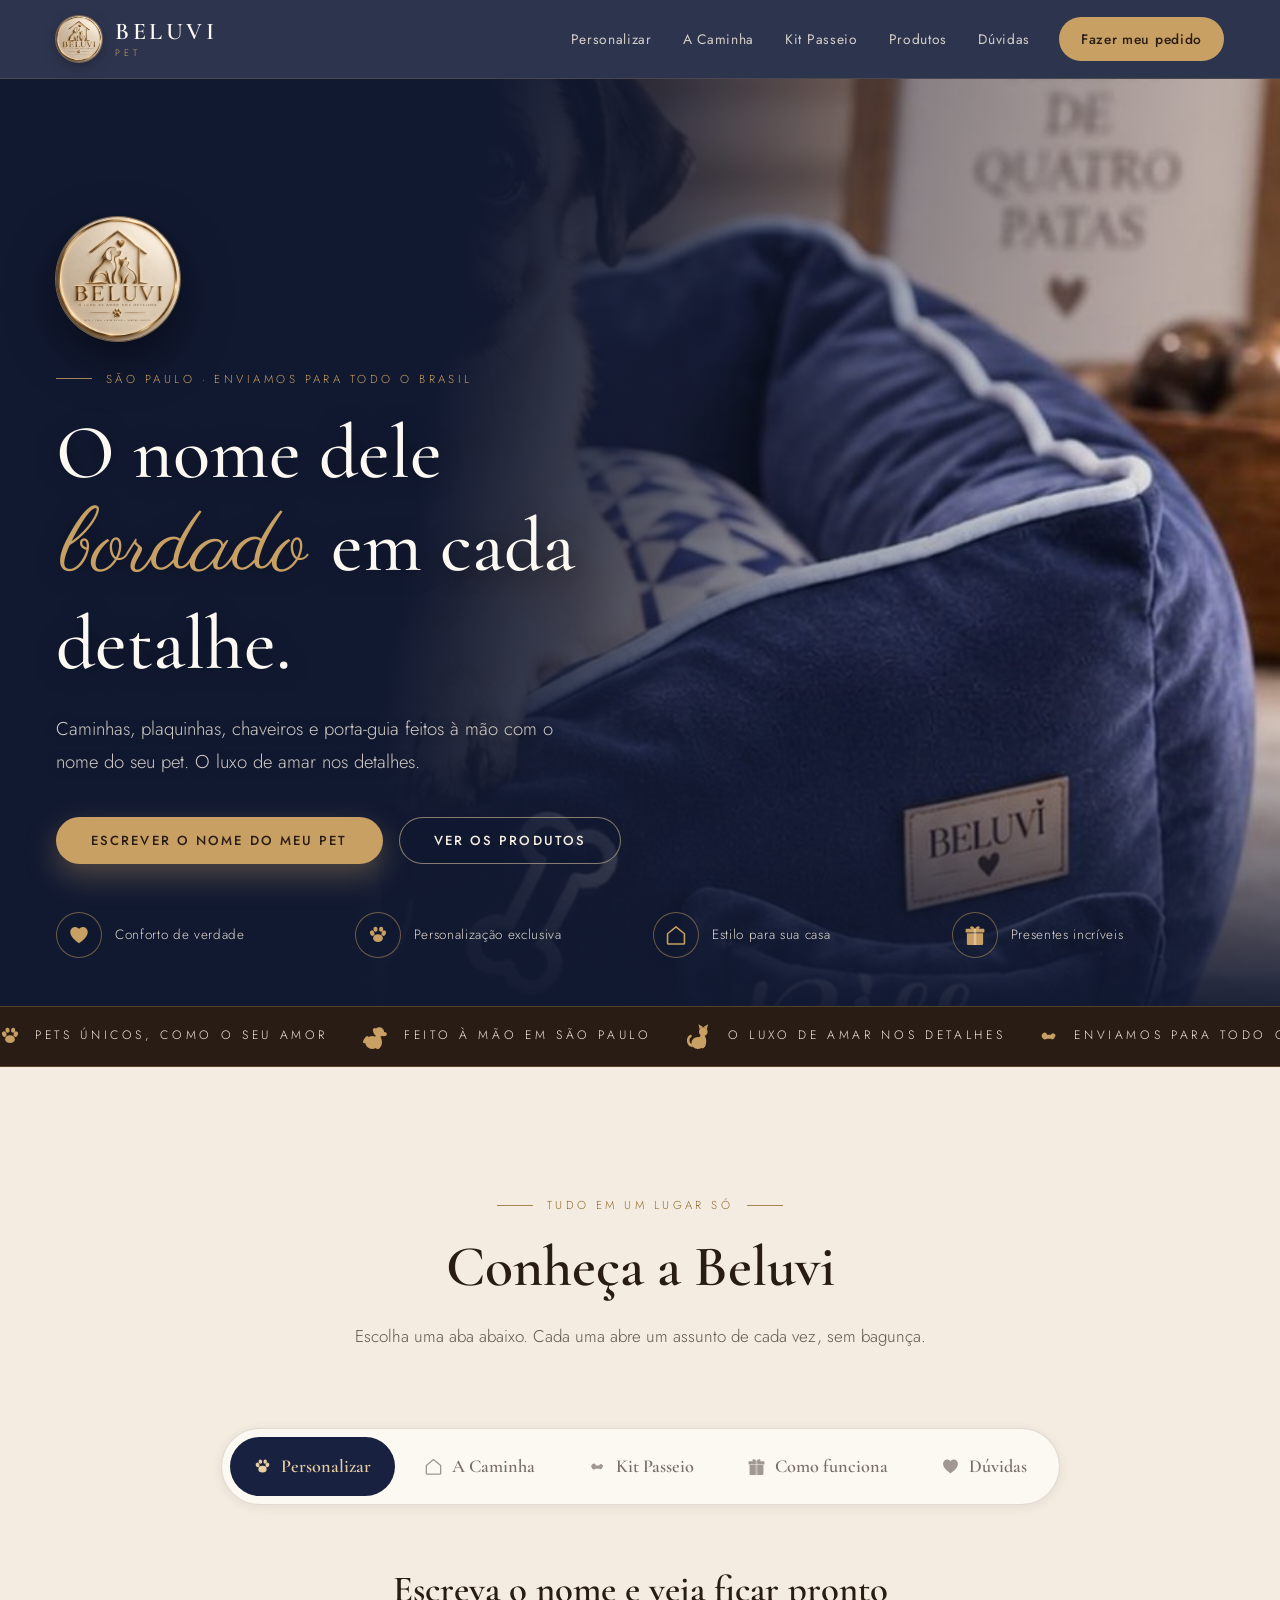
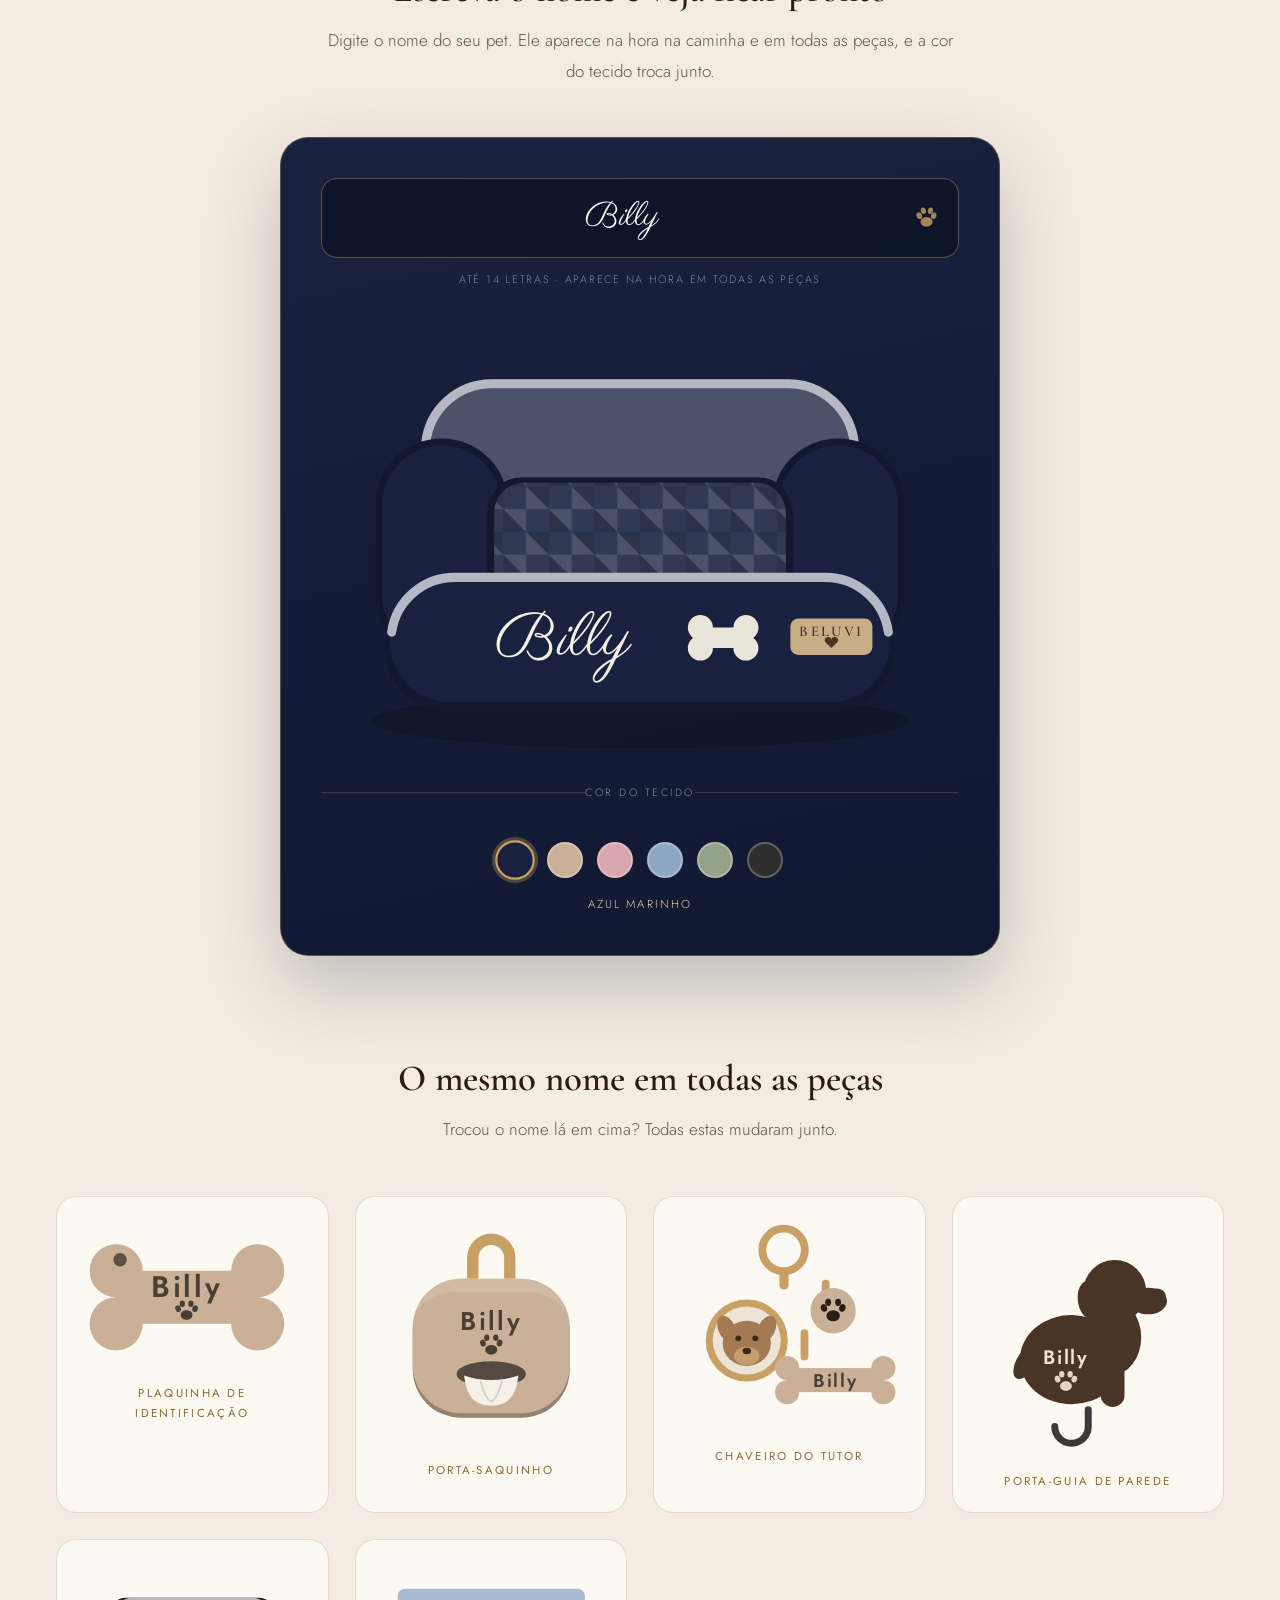
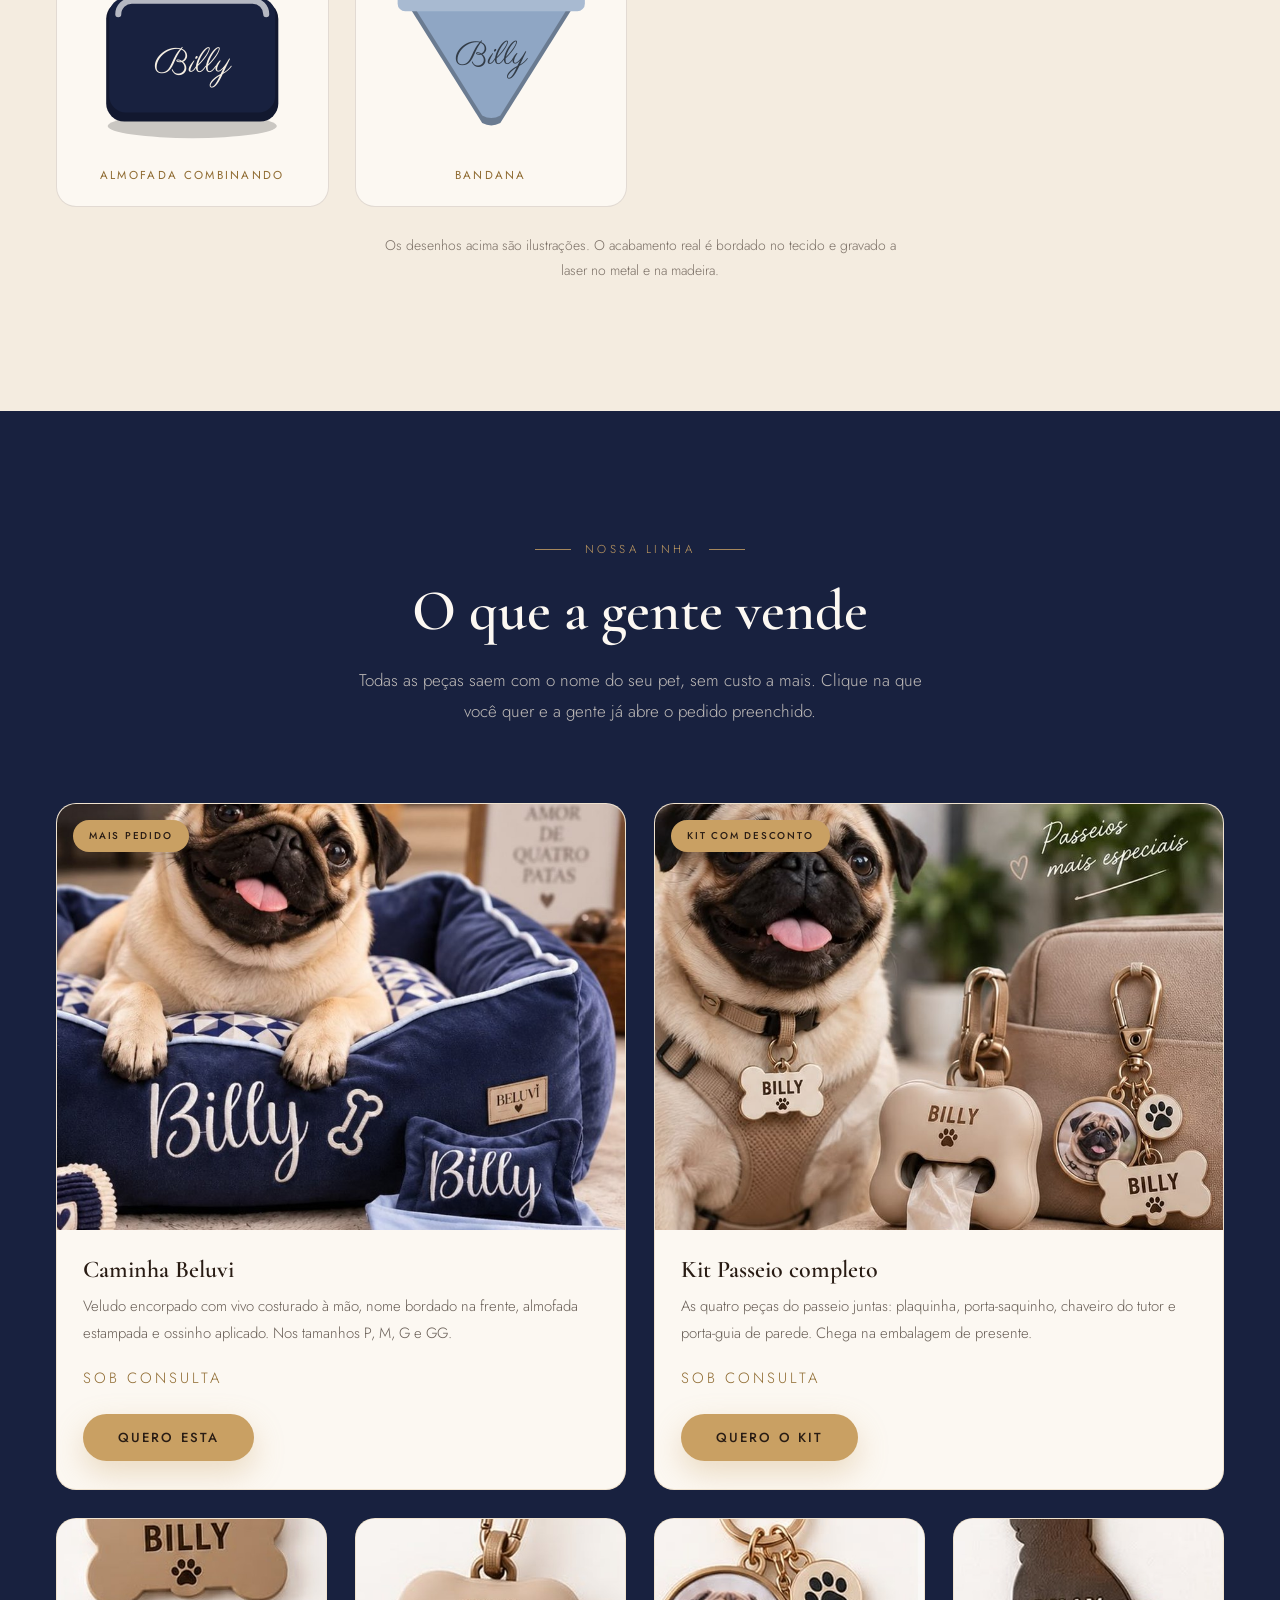
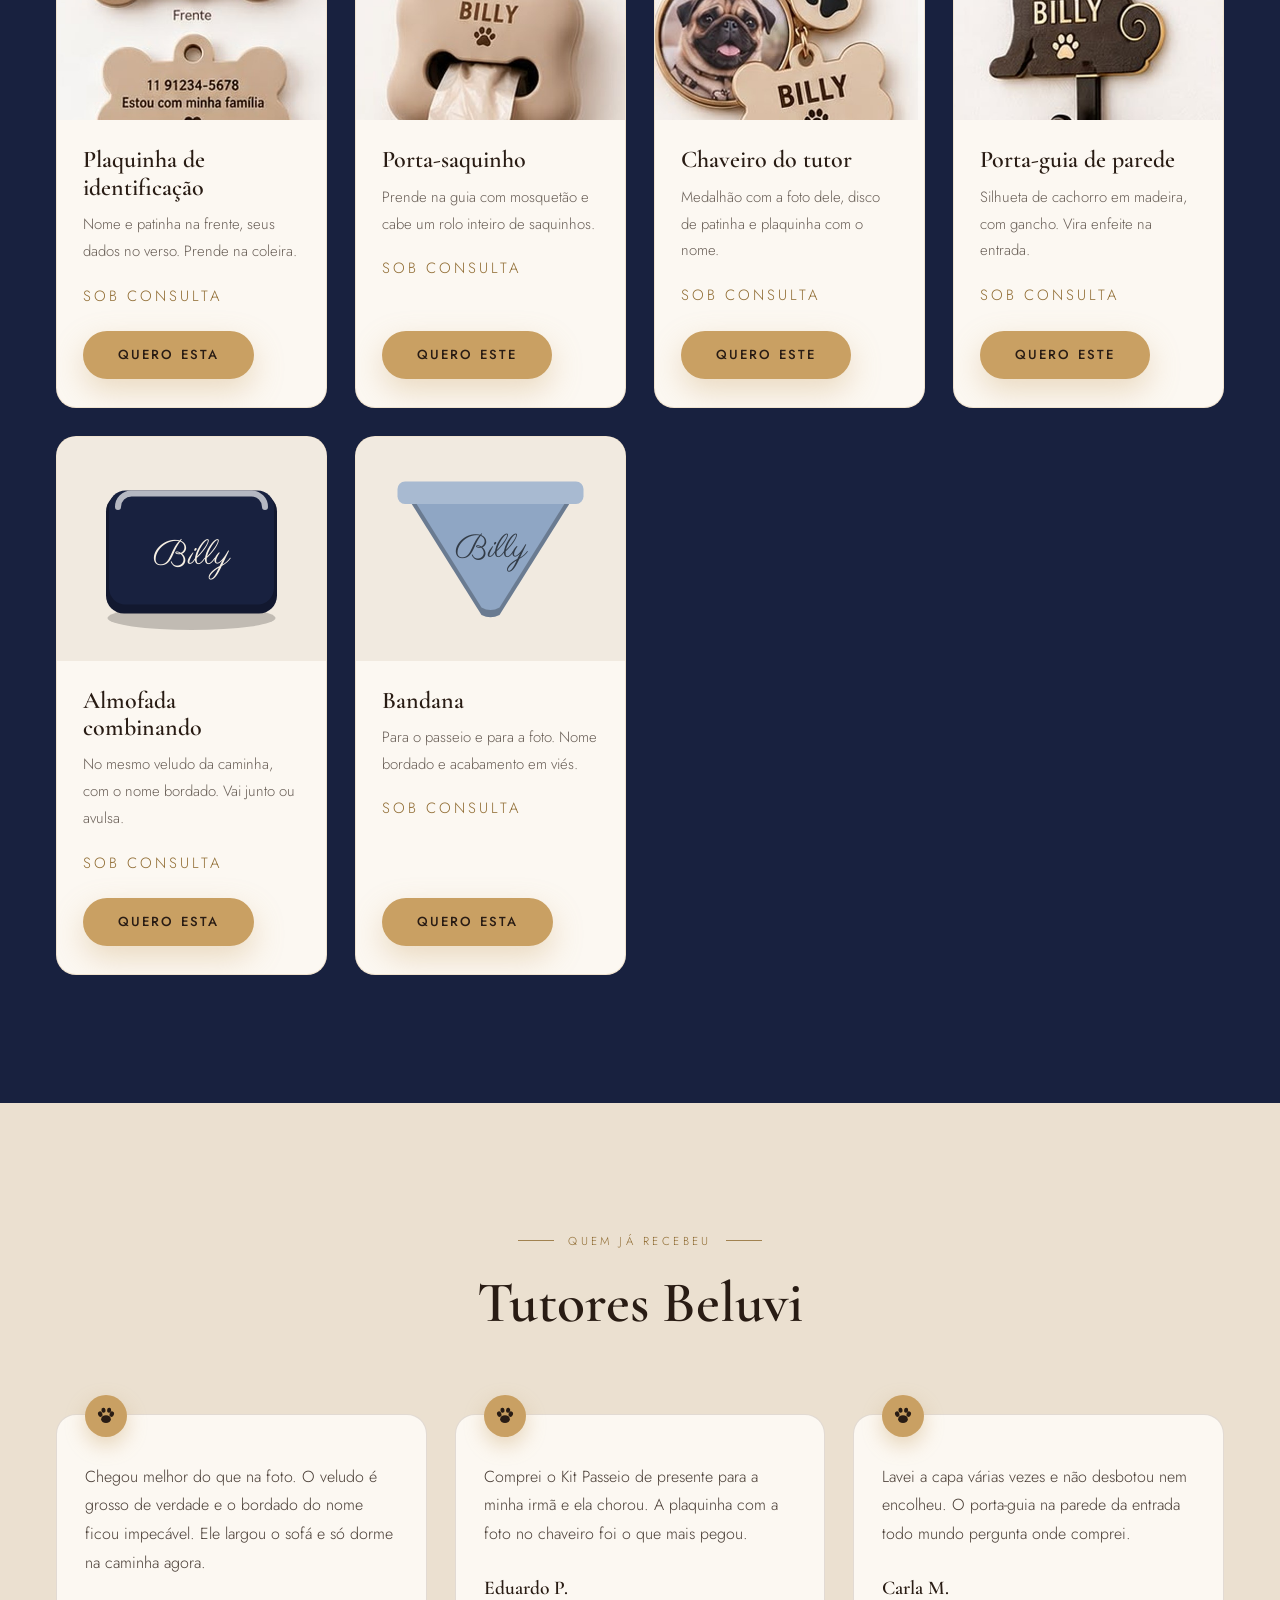
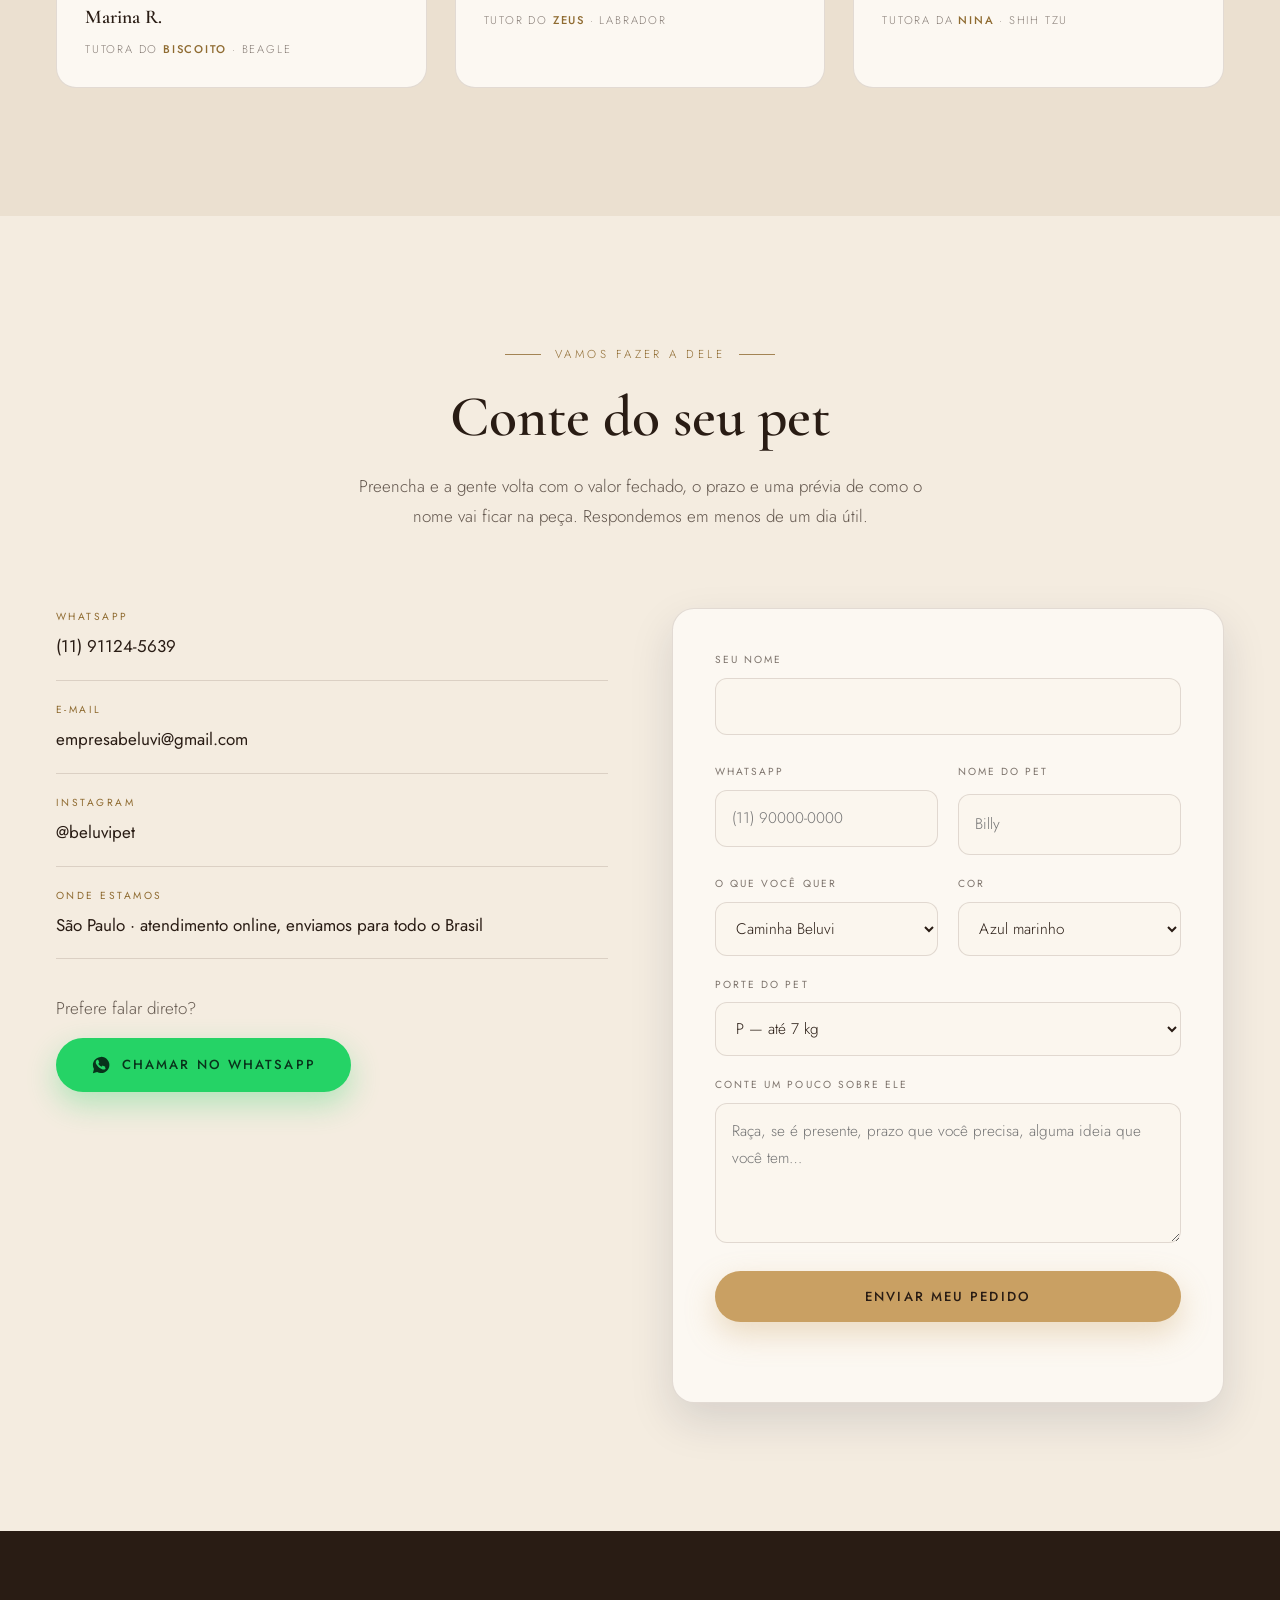
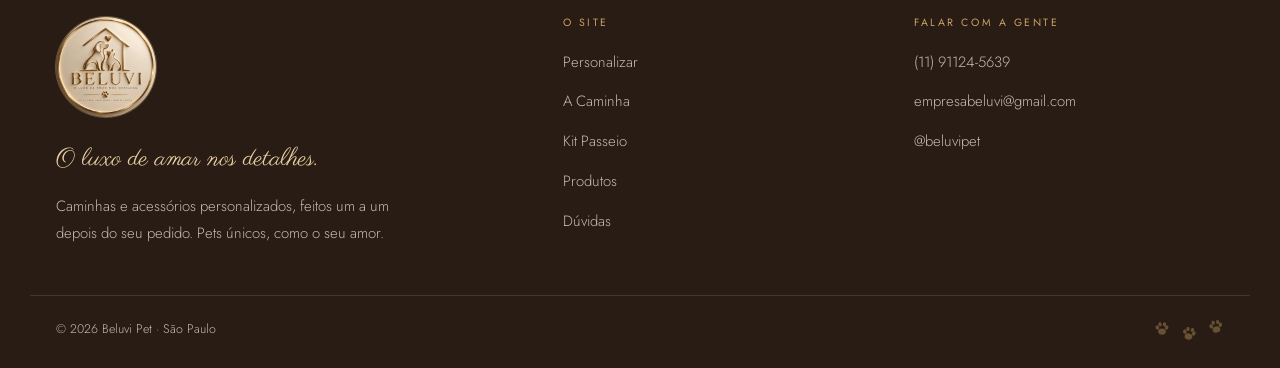
==== commit 654d4b95: "Reorganiza o site da Beluvi com banner, abas e vitrine de produtos A página estava com tudo empilhad" ====
--- a/beluvi/index.html
+++ b/beluvi/index.html
@@ -9,12 +9,13 @@
 <meta property="og:type" content="website">
 <meta property="og:title" content="Beluvi Pet — O luxo de amar nos detalhes">
 <meta property="og:description" content="Caminhas e Kit Passeio com o nome do seu pet. Escreva o nome e veja a peça personalizada na hora.">
-<meta property="og:image" content="assets/caminha-beluvi.jpg">
+<meta property="og:image" content="assets/banner-beluvi.jpg">
 <meta name="theme-color" content="#18213F">
 
 <link rel="preconnect" href="https://fonts.googleapis.com">
 <link rel="preconnect" href="https://fonts.gstatic.com" crossorigin>
 <link href="https://fonts.googleapis.com/css2?family=Cormorant+Garamond:wght@400;500;600;700&family=Parisienne&family=Jost:wght@300;400;500;600&display=swap" rel="stylesheet">
+<link rel="preload" as="image" href="assets/banner-beluvi.jpg">
 <link rel="stylesheet" href="style.css">
 <link rel="icon" href="data:image/svg+xml,<svg xmlns='http://www.w3.org/2000/svg' viewBox='0 0 64 64'><rect width='64' height='64' rx='16' fill='%2318213F'/><ellipse cx='32' cy='42' rx='13' ry='10' fill='%23C9A063'/><ellipse cx='15' cy='27' rx='6' ry='7.5' fill='%23C9A063'/><ellipse cx='49' cy='27' rx='6' ry='7.5' fill='%23C9A063'/><ellipse cx='25' cy='16' rx='5.5' ry='7' fill='%23C9A063'/><ellipse cx='39' cy='16' rx='5.5' ry='7' fill='%23C9A063'/></svg>">
 </head>
@@ -89,11 +90,11 @@
     </a>
 
     <nav class="menu" id="menu" aria-label="Navegação principal">
-      <a href="#personalizar">Personalizar</a>
-      <a href="#caminha">A Caminha</a>
-      <a href="#kit">Kit Passeio</a>
-      <a href="#como">Como funciona</a>
-      <a href="#duvidas">Dúvidas</a>
+      <a href="#explorar" data-aba="aba-personalizar">Personalizar</a>
+      <a href="#explorar" data-aba="aba-caminha">A Caminha</a>
+      <a href="#explorar" data-aba="aba-kit">Kit Passeio</a>
+      <a href="#produtos">Produtos</a>
+      <a href="#explorar" data-aba="aba-duvidas">Dúvidas</a>
       <a class="menu-cta" href="#pedido">Fazer meu pedido</a>
     </nav>
 
@@ -106,57 +107,95 @@
 
 <main id="conteudo">
 
-<!-- ============ HERO ============ -->
-<section class="hero" id="inicio">
-  <div class="patas-fundo" id="patas-fundo" aria-hidden="true"></div>
-
-  <div class="hero-interno">
-    <div class="hero-texto">
-      <img class="hero-logo" src="assets/logo-beluvi.jpg" alt="Logo da Beluvi Pet" width="640" height="640">
-
-      <p class="sobrescrito">São Paulo · Enviamos para todo o Brasil</p>
-
-      <h1 class="hero-titulo">
-        O nome dele<br>
-        <span class="destaque-script">bordado</span> em cada detalhe.
-      </h1>
-
-      <p class="hero-sub">
-        Caminhas, plaquinhas, chaveiros e porta-guia feitos com o nome do seu pet.
-        Escreva o nome aqui do lado e veja a peça ficar pronta na sua frente.
-      </p>
-
-      <div class="hero-botoes">
-        <a class="botao botao-ouro" href="#personalizar">Escrever o nome do meu pet</a>
-        <a class="botao botao-linha" href="#kit">Ver o Kit Passeio</a>
-      </div>
-
-      <ul class="hero-emblemas">
-        <li><span class="emblema-selo"><svg viewBox="0 0 64 60"><use href="#e-coracao"></use></svg></span> Conforto de verdade</li>
-        <li><span class="emblema-selo"><svg viewBox="0 0 64 64"><use href="#e-patinha"></use></svg></span> Personalização exclusiva</li>
-        <li><span class="emblema-selo"><svg viewBox="0 0 64 64"><use href="#e-casa"></use></svg></span> Estilo para sua casa</li>
-        <li><span class="emblema-selo"><svg viewBox="0 0 64 64"><use href="#e-presente"></use></svg></span> Presentes incríveis</li>
-      </ul>
-    </div>
-
-    <!-- ===== PERSONALIZADOR ===== -->
-    <div class="perso" id="personalizar">
-      <div class="perso-brilho" aria-hidden="true"></div>
-
-      <p class="perso-titulo">Escreva o nome do seu pet</p>
-
-      <div class="perso-campo">
-        <input type="text" id="nome-pet" maxlength="14" value="Billy" placeholder="Ex: Mel"
-               autocomplete="off" spellcheck="false" aria-describedby="perso-dica">
-        <span class="perso-lapis" aria-hidden="true">
-          <svg viewBox="0 0 64 64"><use href="#e-patinha"></use></svg>
-        </span>
-      </div>
-      <p class="perso-dica" id="perso-dica">Até 14 letras · aparece na hora em todas as peças</p>
-
-      <div class="perso-palco">
-        <!-- ---- CAMINHA BELUVI ---- -->
-        <svg class="peca" viewBox="0 0 560 400" role="img" aria-labelledby="t-caminha">
+<!-- ============ BANNER ============ -->
+<section class="banner" id="inicio">
+  <div class="banner-midia">
+    <picture>
+      <source media="(max-width:640px)" srcset="assets/banner-beluvi-celular.jpg" width="900" height="949">
+      <img class="banner-foto" src="assets/banner-beluvi.jpg" alt="Pug deitado numa caminha Beluvi azul marinho com o nome Billy bordado em branco na frente, ao lado de uma almofada e uma bandana combinando." width="1416" height="1128" fetchpriority="high">
+    </picture>
+    <div class="banner-veu" aria-hidden="true"></div>
+  </div>
+  <div class="patas-fundo" id="patas-banner" aria-hidden="true"></div>
+
+  <div class="banner-conteudo">
+    <img class="banner-logo" src="assets/logo-beluvi.jpg" alt="Logo da Beluvi Pet" width="640" height="640">
+    <p class="sobrescrito">São Paulo · Enviamos para todo o Brasil</p>
+    <h1 class="banner-titulo">
+      O nome dele<br>
+      <span class="destaque-script">bordado</span> em cada detalhe.
+    </h1>
+    <p class="banner-sub">
+      Caminhas, plaquinhas, chaveiros e porta-guia feitos à mão com o nome do
+      seu pet. O luxo de amar nos detalhes.
+    </p>
+    <div class="banner-botoes">
+      <a class="botao botao-ouro" href="#explorar" data-aba="aba-personalizar">Escrever o nome do meu pet</a>
+      <a class="botao botao-linha" href="#produtos">Ver os produtos</a>
+    </div>
+  </div>
+
+  <ul class="banner-selos">
+    <li><span class="emblema-selo"><svg viewBox="0 0 64 60"><use href="#e-coracao"></use></svg></span> Conforto de verdade</li>
+    <li><span class="emblema-selo"><svg viewBox="0 0 64 64"><use href="#e-patinha"></use></svg></span> Personalização exclusiva</li>
+    <li><span class="emblema-selo"><svg viewBox="0 0 64 64"><use href="#e-casa"></use></svg></span> Estilo para sua casa</li>
+    <li><span class="emblema-selo"><svg viewBox="0 0 64 64"><use href="#e-presente"></use></svg></span> Presentes incríveis</li>
+  </ul>
+</section>
+
+<!-- ============ FAIXA ROLANTE ============ -->
+<div class="faixa" aria-hidden="true">
+  <div class="faixa-trilho" id="faixa-trilho"></div>
+</div>
+
+<!-- ============ ABAS ============ -->
+<section class="secao secao-creme" id="explorar">
+  <div class="interno">
+    <header class="cabeca cabeca-centro revelar">
+      <p class="sobrescrito sobrescrito-escuro">Tudo em um lugar só</p>
+      <h2 class="titulo">Conheça a Beluvi</h2>
+      <p class="linha-fina">Escolha uma aba abaixo. Cada uma abre um assunto de cada vez, sem bagunça.</p>
+    </header>
+
+    <div class="abas-caixa revelar">
+      <div class="abas" role="tablist" aria-label="Assuntos do site">
+        <button class="aba ativo" role="tab" id="aba-personalizar" aria-selected="true" aria-controls="painel-personalizar" tabindex="0">
+          <svg viewBox="0 0 64 64" aria-hidden="true"><use href="#e-patinha"></use></svg> Personalizar
+        </button>
+        <button class="aba" role="tab" id="aba-caminha" aria-selected="false" aria-controls="painel-caminha" tabindex="-1">
+          <svg viewBox="0 0 64 64" aria-hidden="true"><use href="#e-casa"></use></svg> A Caminha
+        </button>
+        <button class="aba" role="tab" id="aba-kit" aria-selected="false" aria-controls="painel-kit" tabindex="-1">
+          <svg viewBox="0 0 64 32" aria-hidden="true"><use href="#e-osso"></use></svg> Kit Passeio
+        </button>
+        <button class="aba" role="tab" id="aba-como" aria-selected="false" aria-controls="painel-como" tabindex="-1">
+          <svg viewBox="0 0 64 64" aria-hidden="true"><use href="#e-presente"></use></svg> Como funciona
+        </button>
+        <button class="aba" role="tab" id="aba-duvidas" aria-selected="false" aria-controls="painel-duvidas" tabindex="-1">
+          <svg viewBox="0 0 64 60" aria-hidden="true"><use href="#e-coracao"></use></svg> Dúvidas
+        </button>
+      </div>
+    </div>
+
+    <!-- ---------- PAINEL: PERSONALIZAR ---------- -->
+    <div class="painel ativo" role="tabpanel" id="painel-personalizar" aria-labelledby="aba-personalizar" tabindex="0">
+      <div class="painel-cabeca painel-cabeca-centro">
+        <h3 class="painel-titulo">Escreva o nome e veja ficar pronto</h3>
+        <p class="linha-fina">Digite o nome do seu pet. Ele aparece na hora na caminha e em todas as peças, e a cor do tecido troca junto.</p>
+      </div>
+
+      <div class="perso" id="perso">
+        <div class="perso-brilho" aria-hidden="true"></div>
+
+        <div class="perso-campo">
+          <input type="text" id="nome-pet" maxlength="14" value="Billy" placeholder="Ex: Mel"
+                 autocomplete="off" spellcheck="false" aria-label="Nome do seu pet" aria-describedby="perso-dica">
+          <span class="perso-lapis" aria-hidden="true"><svg viewBox="0 0 64 64"><use href="#e-patinha"></use></svg></span>
+        </div>
+        <p class="perso-dica" id="perso-dica">Até 14 letras · aparece na hora em todas as peças</p>
+
+        <div class="perso-palco">
+          <svg class="peca" viewBox="0 0 560 400" role="img" aria-labelledby="t-caminha">
           <title id="t-caminha">Caminha Beluvi com o nome do pet bordado na frente</title>
           <defs>
             <pattern id="losangos" width="40" height="40" patternUnits="userSpaceOnUse">
@@ -204,44 +243,29 @@
             <path d="M36 26l-4.4-4.2a3 3 0 1 1 4.4-3.4 3 3 0 1 1 4.4 3.4Z" class="p-etiqueta-coracao"/>
           </g>
         </svg>
-      </div>
-
-      <fieldset class="perso-cores">
-        <legend>Cor do tecido</legend>
-        <div class="cores" id="cores-perso">
-          <button type="button" class="cor ativo" style="--amostra:#18213F" data-cor="#18213F" aria-pressed="true"><span class="sr">Azul marinho</span></button>
-          <button type="button" class="cor" style="--amostra:#C9B096" data-cor="#C9B096" aria-pressed="false"><span class="sr">Bege</span></button>
-          <button type="button" class="cor" style="--amostra:#D9A7AD" data-cor="#D9A7AD" aria-pressed="false"><span class="sr">Rosa</span></button>
-          <button type="button" class="cor" style="--amostra:#8FA6C4" data-cor="#8FA6C4" aria-pressed="false"><span class="sr">Azul claro</span></button>
-          <button type="button" class="cor" style="--amostra:#93A38A" data-cor="#93A38A" aria-pressed="false"><span class="sr">Verde</span></button>
-          <button type="button" class="cor" style="--amostra:#2E2E2E" data-cor="#2E2E2E" aria-pressed="false"><span class="sr">Preto</span></button>
-        </div>
-        <p class="cor-nome" aria-live="polite">Azul marinho</p>
-      </fieldset>
-    </div>
-  </div>
-</section>
-
-<!-- ============ FAIXA ROLANTE ============ -->
-<div class="faixa" aria-hidden="true">
-  <div class="faixa-trilho" id="faixa-trilho"></div>
-</div>
-
-<!-- ============ TUDO COM O NOME DELE ============ -->
-<section class="secao secao-creme" id="pecas">
-  <div class="interno">
-    <header class="cabeca revelar">
-      <p class="sobrescrito sobrescrito-escuro">Cada nome, cada detalhe</p>
-      <h2 class="titulo">Tudo com o nome dele</h2>
-      <p class="linha-fina">
-        O nome que você escreveu lá em cima já está em todas as peças abaixo.
-        Troque o nome quando quiser — elas mudam junto.
-      </p>
-    </header>
-
-    <div class="grade-pecas">
-
-      <figure class="peca-mini revelar" style="--peca-cor:#C9B096">
+        </div>
+
+        <fieldset class="perso-cores">
+          <legend>Cor do tecido</legend>
+          <div class="cores" id="cores-perso">
+            <button type="button" class="cor ativo" style="--amostra:#18213F" data-cor="#18213F" aria-pressed="true"><span class="sr">Azul marinho</span></button>
+            <button type="button" class="cor" style="--amostra:#C9B096" data-cor="#C9B096" aria-pressed="false"><span class="sr">Bege</span></button>
+            <button type="button" class="cor" style="--amostra:#D9A7AD" data-cor="#D9A7AD" aria-pressed="false"><span class="sr">Rosa</span></button>
+            <button type="button" class="cor" style="--amostra:#8FA6C4" data-cor="#8FA6C4" aria-pressed="false"><span class="sr">Azul claro</span></button>
+            <button type="button" class="cor" style="--amostra:#93A38A" data-cor="#93A38A" aria-pressed="false"><span class="sr">Verde</span></button>
+            <button type="button" class="cor" style="--amostra:#2E2E2E" data-cor="#2E2E2E" aria-pressed="false"><span class="sr">Preto</span></button>
+          </div>
+          <p class="cor-nome" aria-live="polite">Azul marinho</p>
+        </fieldset>
+      </div>
+
+      <div class="painel-cabeca painel-cabeca-centro">
+        <h3 class="painel-titulo">O mesmo nome em todas as peças</h3>
+        <p class="linha-fina">Trocou o nome lá em cima? Todas estas mudaram junto.</p>
+      </div>
+
+      <div class="grade-pecas">
+        <figure class="peca-mini revelar" style="--peca-cor:#C9B096">
         <svg viewBox="0 0 320 200" role="img" aria-labelledby="t-plaquinha">
           <title id="t-plaquinha">Plaquinha de identificação em formato de osso com o nome do pet</title>
           <g class="p-cor">
@@ -262,7 +286,7 @@
         <figcaption>Plaquinha de identificação</figcaption>
       </figure>
 
-      <figure class="peca-mini revelar" style="--peca-cor:#C9B096">
+        <figure class="peca-mini revelar" style="--peca-cor:#C9B096">
         <svg viewBox="0 0 300 290" role="img" aria-labelledby="t-saquinho">
           <title id="t-saquinho">Porta-saquinho com o nome do pet gravado</title>
           <path class="p-metal" d="M150 14a32 32 0 0 1 32 32v28h-15V46a17 17 0 0 0-34 0v28h-15V46a32 32 0 0 1 32-32Z"/>
@@ -284,7 +308,7 @@
         <figcaption>Porta-saquinho</figcaption>
       </figure>
 
-      <figure class="peca-mini revelar" style="--peca-cor:#C9B096">
+        <figure class="peca-mini revelar" style="--peca-cor:#C9B096">
         <svg viewBox="0 0 320 290" role="img" aria-labelledby="t-chaveiro">
           <title id="t-chaveiro">Chaveiro do tutor com medalhão, patinha e plaquinha com o nome</title>
           <circle class="p-argola" cx="152" cy="38" r="30"/>
@@ -319,7 +343,7 @@
         <figcaption>Chaveiro do tutor</figcaption>
       </figure>
 
-      <figure class="peca-mini revelar" style="--peca-cor:#4A3426">
+        <figure class="peca-mini revelar" style="--peca-cor:#4A3426">
         <svg viewBox="0 0 280 330" role="img" aria-labelledby="t-portaguia">
           <title id="t-portaguia">Porta-guia de parede em formato de cachorro com o nome gravado</title>
           <g class="p-cor">
@@ -345,7 +369,7 @@
         <figcaption>Porta-guia de parede</figcaption>
       </figure>
 
-      <figure class="peca-mini revelar" style="--peca-cor:#18213F">
+        <figure class="peca-mini revelar" style="--peca-cor:#18213F">
         <svg viewBox="0 0 300 240" role="img" aria-labelledby="t-almofada">
           <title id="t-almofada">Almofada combinando com o nome do pet bordado</title>
           <ellipse class="p-sombra" cx="150" cy="212" rx="112" ry="16"/>
@@ -357,7 +381,7 @@
         <figcaption>Almofada combinando</figcaption>
       </figure>
 
-      <figure class="peca-mini revelar" style="--peca-cor:#8FA6C4">
+        <figure class="peca-mini revelar" style="--peca-cor:#8FA6C4">
         <svg viewBox="0 0 300 240" role="img" aria-labelledby="t-bandana">
           <title id="t-bandana">Bandana com o nome do pet bordado</title>
           <path class="p-escura" d="M40 52h220l-98 156a26 26 0 0 1-24 0L40 52Z"/>
@@ -367,47 +391,42 @@
         </svg>
         <figcaption>Bandana</figcaption>
       </figure>
-
-    </div>
-
-    <p class="nota revelar">
-      Os desenhos acima são ilustrações das peças. O acabamento real é bordado no tecido
-      e gravado a laser no metal e na madeira.
-    </p>
-  </div>
-</section>
-
-<!-- ============ A CAMINHA ============ -->
-<section class="secao secao-marinho" id="caminha">
-  <div class="interno">
-    <div class="duas-colunas">
-      <div class="coluna-foto revelar">
-        <div class="moldura">
-          <img src="assets/caminha-beluvi.jpg" alt="Caminha Beluvi azul marinho com o nome Billy bordado em branco na frente, um pug deitado dentro, almofada estampada e bandana combinando." width="900" height="891" loading="lazy">
-          <span class="moldura-selo"><svg viewBox="0 0 64 64"><use href="#e-patinha"></use></svg> Exemplo: Billy</span>
-        </div>
-      </div>
-
-      <div class="coluna-texto revelar">
-        <p class="sobrescrito">O carro-chefe</p>
-        <h2 class="titulo titulo-claro">A Caminha Beluvi</h2>
-        <p class="linha-fina linha-fina-clara">
-          Veludo encorpado, vivo contrastante costurado à mão e o nome do seu pet bordado
-          na frente com fio acetinado. Vem com almofada estampada, ossinho aplicado e a
-          etiqueta de couro da Beluvi.
-        </p>
-
-        <ul class="ficha">
-          <li><span>Tecido</span><b>Veludo premium</b></li>
-          <li><span>Enchimento</span><b>Fibra siliconada</b></li>
-          <li><span>Bordado</span><b>Fio acetinado, à mão</b></li>
-          <li><span>Capa</span><b>Removível, com zíper</b></li>
-          <li><span>Base</span><b>Antiderrapante</b></li>
-          <li><span>Acompanha</span><b>Almofada + ossinho</b></li>
-        </ul>
-
-        <div class="tamanhos">
-          <h3 class="sub-titulo">Escolha pelo porte</h3>
+      </div>
+
+      <p class="nota nota-centro">
+        Os desenhos acima são ilustrações. O acabamento real é bordado no tecido e
+        gravado a laser no metal e na madeira.
+      </p>
+    </div>
+
+    <!-- ---------- PAINEL: A CAMINHA ---------- -->
+    <div class="painel" role="tabpanel" id="painel-caminha" aria-labelledby="aba-caminha" tabindex="0" hidden>
+      <div class="duas-colunas">
+        <div class="coluna-foto">
+          <div class="moldura">
+            <img src="assets/caminha-beluvi.jpg" alt="Caminha Beluvi azul marinho com o nome Billy bordado em branco na frente, um pug deitado dentro, almofada estampada e bandana combinando." width="900" height="891" loading="lazy">
+            <span class="moldura-selo"><svg viewBox="0 0 64 64"><use href="#e-patinha"></use></svg> Exemplo: Billy</span>
+          </div>
+        </div>
+
+        <div class="coluna-texto">
+          <h3 class="painel-titulo">Veludo, vivo costurado e o nome bordado</h3>
+          <p class="linha-fina">
+            Veludo encorpado, vivo contrastante costurado à mão e o nome do seu pet bordado
+            na frente com fio acetinado. Vem com almofada estampada, ossinho aplicado e a
+            etiqueta de couro da Beluvi.
+          </p>
+
+          <ul class="ficha ficha-escura">
+            <li><span>Tecido</span><b>Veludo premium</b></li>
+            <li><span>Enchimento</span><b>Fibra siliconada</b></li>
+            <li><span>Bordado</span><b>Fio acetinado, à mão</b></li>
+            <li><span>Capa</span><b>Removível, com zíper</b></li>
+            <li><span>Base</span><b>Antiderrapante</b></li>
+            <li><span>Acompanha</span><b>Almofada + ossinho</b></li>
+          </ul>
+
+          <h4 class="sub-titulo">Escolha pelo porte</h4>
           <div class="tabela-rolagem">
             <table class="tabela">
               <caption class="sr">Tamanhos da caminha por porte do pet</caption>
@@ -422,123 +441,278 @@
               </tbody>
             </table>
           </div>
-          <p class="nota nota-clara">Na dúvida entre dois tamanhos, escolha o maior — pet gosta de esticar.</p>
-        </div>
-
-        <a class="botao botao-ouro" href="#pedido" data-pedir="Caminha Beluvi">Quero a Caminha Beluvi</a>
-      </div>
-    </div>
+          <p class="nota">Na dúvida entre dois tamanhos, escolha o maior — pet gosta de esticar.</p>
+
+          <button type="button" class="botao botao-ouro" data-pedir="Caminha Beluvi">Quero a Caminha Beluvi</button>
+        </div>
+      </div>
+    </div>
+
+    <!-- ---------- PAINEL: KIT PASSEIO ---------- -->
+    <div class="painel" role="tabpanel" id="painel-kit" aria-labelledby="aba-kit" tabindex="0" hidden>
+      <div class="painel-cabeca painel-cabeca-centro">
+        <h3 class="painel-titulo">Quatro peças que resolvem o passeio inteiro</h3>
+        <p class="linha-fina">Todas com o nome do seu pet. Dá para levar o kit completo ou escolher só o que falta.</p>
+      </div>
+
+      <div class="grade-kit">
+        <article class="item-kit">
+          <span class="item-num">1</span>
+          <div class="item-foto"><img src="assets/kit-plaquinha.jpg" alt="Plaquinha de identificação em formato de osso, com o nome BILLY e uma patinha na frente e o telefone do tutor no verso." width="522" height="608" loading="lazy"></div>
+          <h4>Plaquinha de identificação</h4>
+          <p>O nome do seu pet na frente e os seus dados no verso. Se ele se perder, quem achar sabe para quem ligar.</p>
+          <button type="button" class="link-pedir" data-pedir="Plaquinha de identificação">Quero esta <span aria-hidden="true">→</span></button>
+        </article>
+
+        <article class="item-kit">
+          <span class="item-num">2</span>
+          <div class="item-foto"><img src="assets/kit-porta-saquinho.jpg" alt="Porta-saquinho bege com o nome BILLY gravado, mosquetão para prender na guia e um saquinho saindo pela abertura." width="503" height="608" loading="lazy"></div>
+          <h4>Porta-saquinho</h4>
+          <p>Prende na guia com o mosquetão e nunca mais você sai sem saquinho. Leve e cabe um rolo inteiro.</p>
+          <button type="button" class="link-pedir" data-pedir="Porta-saquinho">Quero este <span aria-hidden="true">→</span></button>
+        </article>
+
+        <article class="item-kit">
+          <span class="item-num">3</span>
+          <div class="item-foto"><img src="assets/kit-chaveiro.jpg" alt="Chaveiro dourado com medalhão redondo com a foto do pet, um disco com patinha e uma plaquinha de osso com o nome BILLY." width="503" height="608" loading="lazy"></div>
+          <h4>Chaveiro do tutor</h4>
+          <p>A foto dele no seu molho de chaves. Medalhão com a foto, disco de patinha e plaquinha de osso com o nome.</p>
+          <button type="button" class="link-pedir" data-pedir="Chaveiro do tutor">Quero este <span aria-hidden="true">→</span></button>
+        </article>
+
+        <article class="item-kit">
+          <span class="item-num">4</span>
+          <div class="item-foto"><img src="assets/kit-porta-guia.jpg" alt="Porta-guia de parede em madeira escura, recortado na silhueta de um cachorro sentado, com o nome BILLY gravado e um gancho para pendurar a guia." width="494" height="608" loading="lazy"></div>
+          <h4>Porta-guia de parede</h4>
+          <p>Recortado na silhueta de um cachorro, com o nome gravado. A guia deixa de ficar jogada e vira enfeite na entrada.</p>
+          <button type="button" class="link-pedir" data-pedir="Porta-guia de parede">Quero este <span aria-hidden="true">→</span></button>
+        </article>
+      </div>
+
+      <div class="kit-chamada">
+        <div>
+          <h4 class="sub-titulo sub-titulo-grande">Monte o kit do seu pet</h4>
+          <p>As quatro peças juntas saem com desconto e chegam na mesma embalagem de presente.</p>
+        </div>
+        <button type="button" class="botao botao-marinho" data-pedir="Kit Passeio completo">Montar o kit completo</button>
+      </div>
+
+      <div class="cores-marca">
+        <h4 class="sub-titulo">Cores disponíveis</h4>
+        <ul class="lista-cores">
+          <li><span class="bolinha" style="--amostra:#C9B096"></span> Bege</li>
+          <li><span class="bolinha" style="--amostra:#D9A7AD"></span> Rosa</li>
+          <li><span class="bolinha" style="--amostra:#8FA6C4"></span> Azul</li>
+          <li><span class="bolinha" style="--amostra:#93A38A"></span> Verde</li>
+          <li><span class="bolinha" style="--amostra:#2E2E2E"></span> Preto</li>
+        </ul>
+        <p class="nota nota-centro">Outras cores sob consulta — é só pedir no formulário.</p>
+      </div>
+    </div>
+
+    <!-- ---------- PAINEL: COMO FUNCIONA ---------- -->
+    <div class="painel" role="tabpanel" id="painel-como" aria-labelledby="aba-como" tabindex="0" hidden>
+      <div class="painel-cabeca painel-cabeca-centro">
+        <h3 class="painel-titulo">Do pedido à sua porta</h3>
+        <p class="linha-fina">Quatro passos, nessa ordem, e você acompanha cada um pelo WhatsApp.</p>
+      </div>
+
+      <ol class="passos">
+        <li class="passo">
+          <span class="passo-emblema"><svg viewBox="0 0 64 64"><use href="#e-patinha"></use></svg></span>
+          <span class="passo-num">01</span>
+          <h4>Escolha a peça</h4>
+          <p>Caminha, Kit Passeio completo ou só a peça que falta. Tudo pode ser personalizado.</p>
+        </li>
+        <li class="passo">
+          <span class="passo-emblema"><svg viewBox="0 0 64 60"><use href="#e-coracao"></use></svg></span>
+          <span class="passo-num">02</span>
+          <h4>Diga o nome e a cor</h4>
+          <p>Escreva o nome como você quer que apareça e escolha a cor. Mandamos uma prévia antes de produzir.</p>
+        </li>
+        <li class="passo">
+          <span class="passo-emblema"><svg viewBox="0 0 64 64"><use href="#e-tesoura"></use></svg></span>
+          <span class="passo-num">03</span>
+          <h4>A gente faz à mão</h4>
+          <p>De 5 a 8 dias úteis. Cada peça é bordada ou gravada depois do seu pedido — nada fica pronto na prateleira.</p>
+        </li>
+        <li class="passo">
+          <span class="passo-emblema"><svg viewBox="0 0 64 64"><use href="#e-presente"></use></svg></span>
+          <span class="passo-num">04</span>
+          <h4>Chega embalado para presente</h4>
+          <p>Enviamos foto da peça pronta antes de despachar. Embalagem especial inclusa, sem custo.</p>
+        </li>
+      </ol>
+    </div>
+
+    <!-- ---------- PAINEL: DÚVIDAS ---------- -->
+    <div class="painel" role="tabpanel" id="painel-duvidas" aria-labelledby="aba-duvidas" tabindex="0" hidden>
+      <div class="painel-cabeca painel-cabeca-centro">
+        <h3 class="painel-titulo">Dúvidas antes de comprar</h3>
+        <p class="linha-fina">Se a sua não estiver aqui, chame no WhatsApp que a gente responde.</p>
+      </div>
+
+      <div class="faq">
+        <div class="faq-item">
+          <h4><button type="button" class="faq-botao" aria-expanded="false">Quanto tempo leva para chegar?<span class="faq-mais" aria-hidden="true"></span></button></h4>
+          <div class="faq-resposta"><div class="faq-interna"><p>De 5 a 8 dias úteis para produzir, mais o prazo do frete para a sua cidade. Como cada peça é feita depois do pedido, não trabalhamos com estoque pronto.</p></div></div>
+        </div>
+        <div class="faq-item">
+          <h4><button type="button" class="faq-botao" aria-expanded="false">A personalização custa a mais?<span class="faq-mais" aria-hidden="true"></span></button></h4>
+          <div class="faq-resposta"><div class="faq-interna"><p>Não. O nome já está no preço, seja bordado no tecido ou gravado no metal e na madeira. Até 14 letras. Acima disso a gente conversa sobre o layout antes de produzir.</p></div></div>
+        </div>
+        <div class="faq-item">
+          <h4><button type="button" class="faq-botao" aria-expanded="false">Serve para gato também?<span class="faq-mais" aria-hidden="true"></span></button></h4>
+          <div class="faq-resposta"><div class="faq-interna"><p>Serve. A caminha tamanho P e a plaquinha são as mais pedidas para gato. O porta-guia também funciona como cabide de coleira.</p></div></div>
+        </div>
+        <div class="faq-item">
+          <h4><button type="button" class="faq-botao" aria-expanded="false">Posso mandar a foto do meu pet para o chaveiro?<span class="faq-mais" aria-hidden="true"></span></button></h4>
+          <div class="faq-resposta"><div class="faq-interna"><p>Pode, e é assim que fazemos. Depois do pedido pedimos a foto pelo WhatsApp — de preferência de frente, com boa luz e o rosto bem visível. A gente recorta e ajusta antes de imprimir.</p></div></div>
+        </div>
+        <div class="faq-item">
+          <h4><button type="button" class="faq-botao" aria-expanded="false">E se o tamanho da caminha não servir?<span class="faq-mais" aria-hidden="true"></span></button></h4>
+          <div class="faq-resposta"><div class="faq-interna"><p>Você tem 7 dias para pedir a troca de tamanho, com a peça sem uso. O frete da primeira troca é por nossa conta.</p></div></div>
+        </div>
+        <div class="faq-item">
+          <h4><button type="button" class="faq-botao" aria-expanded="false">Como faço o pagamento?<span class="faq-mais" aria-hidden="true"></span></button></h4>
+          <div class="faq-resposta"><div class="faq-interna"><p>Pix com desconto ou cartão parcelado. Enviamos o link de pagamento pelo WhatsApp depois de fechar a peça, a cor e o nome com você.</p></div></div>
+        </div>
+      </div>
+    </div>
+
   </div>
 </section>
 
-<!-- ============ KIT PASSEIO ============ -->
-<section class="secao secao-creme" id="kit">
+<!-- ============ PRODUTOS ============ -->
+<section class="secao secao-marinho" id="produtos">
+  <div class="patas-fundo patas-fundo-suave" id="patas-produtos" aria-hidden="true"></div>
   <div class="interno">
     <header class="cabeca cabeca-centro revelar">
-      <p class="sobrescrito sobrescrito-escuro">Passeios mais especiais</p>
-      <h2 class="titulo">Kit Passeio</h2>
-      <p class="linha-fina">
-        Quatro peças que resolvem o passeio inteiro, todas com o nome do seu pet.
-        Dá para levar o kit completo ou escolher só o que você precisa.
+      <p class="sobrescrito">Nossa linha</p>
+      <h2 class="titulo titulo-claro">O que a gente vende</h2>
+      <p class="linha-fina linha-fina-clara">
+        Todas as peças saem com o nome do seu pet, sem custo a mais.
+        Clique na que você quer e a gente já abre o pedido preenchido.
       </p>
     </header>
 
-    <div class="grade-kit">
-      <article class="item-kit revelar">
-        <span class="item-num">1</span>
-        <div class="item-foto"><img src="assets/kit-plaquinha.jpg" alt="Plaquinha de identificação em formato de osso, com o nome BILLY e uma patinha na frente e o telefone do tutor no verso." width="522" height="608" loading="lazy"></div>
-        <h3>Plaquinha de identificação</h3>
-        <p>O nome do seu pet na frente e os seus dados no verso. Se ele se perder, quem achar sabe para quem ligar.</p>
-        <button type="button" class="link-pedir" data-pedir="Plaquinha de identificação">Quero esta <span aria-hidden="true">→</span></button>
+    <!-- PREÇOS: troque o texto dentro de <p class="produto-preco"> pelo seu valor,
+         por exemplo: <p class="produto-preco">A partir de <b>R$ 289</b></p> -->
+    <div class="grade-produtos">
+
+      <article class="produto revelar produto-destaque">
+        <div class="produto-foto">
+          <img src="assets/caminha-beluvi.jpg" alt="Caminha Beluvi azul marinho com o nome Billy bordado, com um pug deitado dentro." width="900" height="891" loading="lazy">
+          <span class="produto-fita">Mais pedido</span>
+        </div>
+        <div class="produto-info">
+          <h3>Caminha Beluvi</h3>
+          <p>Veludo encorpado com vivo costurado à mão, nome bordado na frente, almofada estampada e ossinho aplicado. Nos tamanhos P, M, G e GG.</p>
+          <p class="produto-preco">Sob consulta</p>
+          <button type="button" class="botao botao-ouro" data-pedir="Caminha Beluvi">Quero esta</button>
+        </div>
       </article>
 
-      <article class="item-kit revelar">
-        <span class="item-num">2</span>
-        <div class="item-foto"><img src="assets/kit-porta-saquinho.jpg" alt="Porta-saquinho bege com o nome BILLY gravado, mosquetão para prender na guia e um saquinho saindo pela abertura." width="503" height="608" loading="lazy"></div>
-        <h3>Porta-saquinho</h3>
-        <p>Prende na guia com o mosquetão e nunca mais você sai sem saquinho. Leve, não faz barulho e cabe um rolo inteiro.</p>
-        <button type="button" class="link-pedir" data-pedir="Porta-saquinho">Quero este <span aria-hidden="true">→</span></button>
+      <article class="produto revelar produto-destaque">
+        <div class="produto-foto">
+          <img src="assets/kit-completo.jpg" alt="Pug de peitoral com a plaquinha de osso pendurada, ao lado do porta-saquinho e do chaveiro, todos com o nome Billy." width="900" height="714" loading="lazy">
+          <span class="produto-fita">Kit com desconto</span>
+        </div>
+        <div class="produto-info">
+          <h3>Kit Passeio completo</h3>
+          <p>As quatro peças do passeio juntas: plaquinha, porta-saquinho, chaveiro do tutor e porta-guia de parede. Chega na embalagem de presente.</p>
+          <p class="produto-preco">Sob consulta</p>
+          <button type="button" class="botao botao-ouro" data-pedir="Kit Passeio completo">Quero o kit</button>
+        </div>
       </article>
 
-      <article class="item-kit revelar">
-        <span class="item-num">3</span>
-        <div class="item-foto"><img src="assets/kit-chaveiro.jpg" alt="Chaveiro dourado com medalhão redondo com a foto do pet, um disco com patinha e uma plaquinha de osso com o nome BILLY." width="503" height="608" loading="lazy"></div>
-        <h3>Chaveiro do tutor</h3>
-        <p>A foto dele no seu molho de chaves. Medalhão com a foto, disco de patinha e plaquinha de osso com o nome.</p>
-        <button type="button" class="link-pedir" data-pedir="Chaveiro do tutor">Quero este <span aria-hidden="true">→</span></button>
+      <article class="produto revelar">
+        <div class="produto-foto">
+          <img src="assets/kit-plaquinha.jpg" alt="Plaquinha de identificação em formato de osso com o nome BILLY na frente e o telefone do tutor no verso." width="522" height="608" loading="lazy">
+        </div>
+        <div class="produto-info">
+          <h3>Plaquinha de identificação</h3>
+          <p>Nome e patinha na frente, seus dados no verso. Prende na coleira.</p>
+          <p class="produto-preco">Sob consulta</p>
+          <button type="button" class="botao botao-ouro" data-pedir="Plaquinha de identificação">Quero esta</button>
+        </div>
       </article>
 
-      <article class="item-kit revelar">
-        <span class="item-num">4</span>
-        <div class="item-foto"><img src="assets/kit-porta-guia.jpg" alt="Porta-guia de parede em madeira escura, recortado na silhueta de um cachorro sentado, com o nome BILLY gravado e um gancho para pendurar a guia." width="494" height="608" loading="lazy"></div>
-        <h3>Porta-guia de parede</h3>
-        <p>Recortado na silhueta de um cachorro, com o nome gravado. A guia deixa de ficar jogada e vira enfeite na entrada de casa.</p>
-        <button type="button" class="link-pedir" data-pedir="Porta-guia de parede">Quero este <span aria-hidden="true">→</span></button>
+      <article class="produto revelar">
+        <div class="produto-foto">
+          <img src="assets/kit-porta-saquinho.jpg" alt="Porta-saquinho bege com o nome BILLY gravado e mosquetão para prender na guia." width="503" height="608" loading="lazy">
+        </div>
+        <div class="produto-info">
+          <h3>Porta-saquinho</h3>
+          <p>Prende na guia com mosquetão e cabe um rolo inteiro de saquinhos.</p>
+          <p class="produto-preco">Sob consulta</p>
+          <button type="button" class="botao botao-ouro" data-pedir="Porta-saquinho">Quero este</button>
+        </div>
       </article>
-    </div>
-
-    <div class="kit-chamada revelar">
-      <div class="kit-chamada-texto">
-        <h3 class="sub-titulo sub-titulo-grande">Monte o kit do seu pet</h3>
-        <p>As quatro peças juntas saem com desconto e chegam na mesma embalagem de presente.</p>
-      </div>
-      <a class="botao botao-marinho" href="#pedido" data-pedir="Kit Passeio completo">Montar o kit completo</a>
-    </div>
-
-    <div class="cores-marca revelar">
-      <h3 class="sub-titulo">Cores disponíveis</h3>
-      <ul class="lista-cores">
-        <li><span class="bolinha" style="--amostra:#C9B096"></span> Bege</li>
-        <li><span class="bolinha" style="--amostra:#D9A7AD"></span> Rosa</li>
-        <li><span class="bolinha" style="--amostra:#8FA6C4"></span> Azul</li>
-        <li><span class="bolinha" style="--amostra:#93A38A"></span> Verde</li>
-        <li><span class="bolinha" style="--amostra:#2E2E2E"></span> Preto</li>
-      </ul>
-      <p class="nota">Outras cores sob consulta — é só pedir no formulário.</p>
+
+      <article class="produto revelar">
+        <div class="produto-foto">
+          <img src="assets/kit-chaveiro.jpg" alt="Chaveiro dourado com medalhão com a foto do pet, disco de patinha e plaquinha de osso com o nome BILLY." width="503" height="608" loading="lazy">
+        </div>
+        <div class="produto-info">
+          <h3>Chaveiro do tutor</h3>
+          <p>Medalhão com a foto dele, disco de patinha e plaquinha com o nome.</p>
+          <p class="produto-preco">Sob consulta</p>
+          <button type="button" class="botao botao-ouro" data-pedir="Chaveiro do tutor">Quero este</button>
+        </div>
+      </article>
+
+      <article class="produto revelar">
+        <div class="produto-foto">
+          <img src="assets/kit-porta-guia.jpg" alt="Porta-guia de parede em madeira escura recortado na silhueta de um cachorro sentado, com o nome BILLY gravado." width="494" height="608" loading="lazy">
+        </div>
+        <div class="produto-info">
+          <h3>Porta-guia de parede</h3>
+          <p>Silhueta de cachorro em madeira, com gancho. Vira enfeite na entrada.</p>
+          <p class="produto-preco">Sob consulta</p>
+          <button type="button" class="botao botao-ouro" data-pedir="Porta-guia de parede">Quero este</button>
+        </div>
+      </article>
+
+      <article class="produto revelar">
+        <div class="produto-arte" style="--peca-cor:#18213F"><svg viewBox="0 0 300 240" role="img" aria-labelledby="t-almofada">
+          <title id="t-almofada">Almofada combinando com o nome do pet bordado</title>
+          <ellipse class="p-sombra" cx="150" cy="212" rx="112" ry="16"/>
+          <path class="p-escura" d="M60 46h180a24 24 0 0 1 24 24v112a24 24 0 0 1-24 24H60a24 24 0 0 1-24-24V70a24 24 0 0 1 24-24Z"/>
+          <path class="p-cor" d="M62 42h176a22 22 0 0 1 22 22v108a22 22 0 0 1-22 22H62a22 22 0 0 1-22-22V64a22 22 0 0 1 22-22Z"/>
+          <path class="p-vivo" d="M52 64a18 18 0 0 1 18-18h160a18 18 0 0 1 18 18"/>
+          <text class="p-nome" data-base="46" x="150" y="140" text-anchor="middle">Billy</text>
+        </svg></div>
+        <div class="produto-info">
+          <h3>Almofada combinando</h3>
+          <p>No mesmo veludo da caminha, com o nome bordado. Vai junto ou avulsa.</p>
+          <p class="produto-preco">Sob consulta</p>
+          <button type="button" class="botao botao-ouro" data-pedir="Almofada combinando">Quero esta</button>
+        </div>
+      </article>
+
+      <article class="produto revelar">
+        <div class="produto-arte" style="--peca-cor:#8FA6C4"><svg viewBox="0 0 300 240" role="img" aria-labelledby="t-bandana">
+          <title id="t-bandana">Bandana com o nome do pet bordado</title>
+          <path class="p-escura" d="M40 52h220l-98 156a26 26 0 0 1-24 0L40 52Z"/>
+          <path class="p-cor" d="M44 48h212l-94 150a24 24 0 0 1-24 0L44 48Z"/>
+          <path class="p-clara" d="M36 30h228a10 10 0 0 1 10 10v10a10 10 0 0 1-10 10H36a10 10 0 0 1-10-10V40a10 10 0 0 1 10-10Z"/>
+          <text class="p-nome p-nome-escuro" data-base="44" x="150" y="130" text-anchor="middle">Billy</text>
+        </svg></div>
+        <div class="produto-info">
+          <h3>Bandana</h3>
+          <p>Para o passeio e para a foto. Nome bordado e acabamento em viés.</p>
+          <p class="produto-preco">Sob consulta</p>
+          <button type="button" class="botao botao-ouro" data-pedir="Bandana">Quero esta</button>
+        </div>
+      </article>
+
     </div>
   </div>
 </section>
 
-<!-- ============ COMO FUNCIONA ============ -->
-<section class="secao secao-marinho" id="como">
-  <div class="interno">
-    <header class="cabeca cabeca-centro revelar">
-      <p class="sobrescrito">Do pedido à sua porta</p>
-      <h2 class="titulo titulo-claro">Como funciona</h2>
-      <p class="linha-fina linha-fina-clara">Quatro passos, nessa ordem, e você acompanha cada um pelo WhatsApp.</p>
-    </header>
-
-    <ol class="passos">
-      <li class="passo revelar">
-        <span class="passo-emblema"><svg viewBox="0 0 64 64"><use href="#e-patinha"></use></svg></span>
-        <span class="passo-num">01</span>
-        <h3>Escolha a peça</h3>
-        <p>Caminha, Kit Passeio completo ou só a peça que falta. Tudo pode ser personalizado.</p>
-      </li>
-      <li class="passo revelar">
-        <span class="passo-emblema"><svg viewBox="0 0 64 60"><use href="#e-coracao"></use></svg></span>
-        <span class="passo-num">02</span>
-        <h3>Diga o nome e a cor</h3>
-        <p>Escreva o nome como você quer que apareça e escolha a cor. Mandamos uma prévia antes de produzir.</p>
-      </li>
-      <li class="passo revelar">
-        <span class="passo-emblema"><svg viewBox="0 0 64 64"><use href="#e-tesoura"></use></svg></span>
-        <span class="passo-num">03</span>
-        <h3>A gente faz à mão</h3>
-        <p>De 5 a 8 dias úteis. Cada peça é bordada ou gravada depois do seu pedido — nada fica pronto na prateleira.</p>
-      </li>
-      <li class="passo revelar">
-        <span class="passo-emblema"><svg viewBox="0 0 64 64"><use href="#e-presente"></use></svg></span>
-        <span class="passo-num">04</span>
-        <h3>Chega embalado para presente</h3>
-        <p>Enviamos foto da peça pronta antes de despachar. Embalagem especial inclusa, sem custo.</p>
-      </li>
-    </ol>
-  </div>
-</section>
-
 <!-- ============ DEPOIMENTOS ============ -->
-<section class="secao secao-creme">
+<section class="secao secao-creme-escuro">
   <div class="interno">
     <header class="cabeca cabeca-centro revelar">
       <p class="sobrescrito sobrescrito-escuro">Quem já recebeu</p>
@@ -565,70 +739,53 @@
   </div>
 </section>
 
-<!-- ============ DÚVIDAS ============ -->
-<section class="secao secao-creme-escuro" id="duvidas">
-  <div class="interno interno-estreito">
+<!-- ============ PEDIDO ============ -->
+<section class="secao secao-creme" id="pedido">
+  <div class="interno">
     <header class="cabeca cabeca-centro revelar">
-      <p class="sobrescrito sobrescrito-escuro">Perguntas frequentes</p>
-      <h2 class="titulo">Dúvidas antes de comprar</h2>
+      <p class="sobrescrito sobrescrito-escuro">Vamos fazer a dele</p>
+      <h2 class="titulo">Conte do seu pet</h2>
+      <p class="linha-fina">
+        Preencha e a gente volta com o valor fechado, o prazo e uma prévia de como o
+        nome vai ficar na peça. Respondemos em menos de um dia útil.
+      </p>
     </header>
 
-    <div class="faq">
-      <div class="faq-item revelar">
-        <h3><button type="button" class="faq-botao" aria-expanded="false">Quanto tempo leva para chegar?<span class="faq-mais" aria-hidden="true"></span></button></h3>
-        <div class="faq-resposta"><div class="faq-interna"><p>De 5 a 8 dias úteis para produzir, mais o prazo do frete para a sua cidade. Como cada peça é feita depois do pedido, não trabalhamos com estoque pronto.</p></div></div>
-      </div>
-      <div class="faq-item revelar">
-        <h3><button type="button" class="faq-botao" aria-expanded="false">A personalização custa a mais?<span class="faq-mais" aria-hidden="true"></span></button></h3>
-        <div class="faq-resposta"><div class="faq-interna"><p>Não. O nome já está no preço, seja bordado no tecido ou gravado no metal e na madeira. Até 14 letras. Acima disso a gente conversa sobre o layout antes de produzir.</p></div></div>
-      </div>
-      <div class="faq-item revelar">
-        <h3><button type="button" class="faq-botao" aria-expanded="false">Serve para gato também?<span class="faq-mais" aria-hidden="true"></span></button></h3>
-        <div class="faq-resposta"><div class="faq-interna"><p>Serve. A caminha tamanho P e a plaquinha são as mais pedidas para gato. O porta-guia também funciona como cabide de coleira e guia de passeio para gato.</p></div></div>
-      </div>
-      <div class="faq-item revelar">
-        <h3><button type="button" class="faq-botao" aria-expanded="false">Posso mandar a foto do meu pet para o chaveiro?<span class="faq-mais" aria-hidden="true"></span></button></h3>
-        <div class="faq-resposta"><div class="faq-interna"><p>Pode, e é assim que fazemos. Depois do pedido pedimos a foto pelo WhatsApp — de preferência de frente, com boa luz e o rosto bem visível. A gente recorta e ajusta antes de imprimir.</p></div></div>
-      </div>
-      <div class="faq-item revelar">
-        <h3><button type="button" class="faq-botao" aria-expanded="false">E se o tamanho da caminha não servir?<span class="faq-mais" aria-hidden="true"></span></button></h3>
-        <div class="faq-resposta"><div class="faq-interna"><p>Você tem 7 dias para pedir a troca de tamanho, com a peça sem uso. O frete da primeira troca é por nossa conta.</p></div></div>
-      </div>
-      <div class="faq-item revelar">
-        <h3><button type="button" class="faq-botao" aria-expanded="false">Como faço o pagamento?<span class="faq-mais" aria-hidden="true"></span></button></h3>
-        <div class="faq-resposta"><div class="faq-interna"><p>Pix com desconto ou cartão parcelado. Enviamos o link de pagamento pelo WhatsApp depois de fechar a peça, a cor e o nome com você.</p></div></div>
-      </div>
-    </div>
-  </div>
-</section>
-
-<!-- ============ PEDIDO ============ -->
-<section class="secao secao-marinho" id="pedido">
-  <div class="patas-fundo patas-fundo-suave" id="patas-pedido" aria-hidden="true"></div>
-  <div class="interno">
     <div class="duas-colunas duas-colunas-form">
-
       <div class="coluna-texto revelar">
-        <p class="sobrescrito">Vamos fazer a dele</p>
-        <h2 class="titulo titulo-claro">Conte do seu pet</h2>
-        <p class="linha-fina linha-fina-clara">
-          Preencha e a gente volta com o valor fechado, o prazo e uma prévia de como o
-          nome vai ficar na peça. Respondemos em menos de um dia útil.
-        </p>
-
         <ul class="contato-dados">
-          <li><span class="contato-rotulo">WhatsApp</span><a href="https://wa.me/5511000000000" target="_blank" rel="noopener">(11) 00000-0000</a></li>
-          <li><span class="contato-rotulo">E-mail</span><a href="mailto:contato@beluvipet.com.br">contato@beluvipet.com.br</a></li>
-          <li><span class="contato-rotulo">Instagram</span><a href="https://instagram.com/beluvipet" target="_blank" rel="noopener">@beluvipet</a></li>
-          <li><span class="contato-rotulo">Onde estamos</span><span>São Paulo · atendimento online</span></li>
+          <li>
+            <span class="contato-rotulo">WhatsApp</span>
+            <a href="https://wa.me/5511911245639" target="_blank" rel="noopener">(11) 91124-5639</a>
+          </li>
+          <li>
+            <span class="contato-rotulo">E-mail</span>
+            <a href="mailto:empresabeluvi@gmail.com">empresabeluvi@gmail.com</a>
+          </li>
+          <li>
+            <span class="contato-rotulo">Instagram</span>
+            <a href="https://instagram.com/beluvipet" target="_blank" rel="noopener">@beluvipet</a>
+          </li>
+          <li>
+            <span class="contato-rotulo">Onde estamos</span>
+            <span>São Paulo · atendimento online, enviamos para todo o Brasil</span>
+          </li>
         </ul>
+
+        <div class="contato-atalho">
+          <p>Prefere falar direto?</p>
+          <a class="botao botao-zap" href="https://wa.me/5511911245639" target="_blank" rel="noopener">
+            <svg viewBox="0 0 32 32" aria-hidden="true"><path d="M16 3C8.8 3 3 8.8 3 16c0 2.3.6 4.5 1.7 6.4L3 29l6.8-1.8A13 13 0 1 0 16 3Zm7.5 18.4c-.3.9-1.8 1.7-2.5 1.8-.7.1-1.5.2-4.9-1.2-4.1-1.7-6.7-6-6.9-6.3-.2-.3-1.6-2.2-1.6-4.2 0-2 1-2.9 1.4-3.3.4-.4.8-.5 1.1-.5h.8c.3 0 .6 0 .9.7l1.2 3c.1.3.2.6 0 .9l-.5.7-.5.5c-.2.2-.3.4-.1.7.2.3.9 1.6 2 2.5 1.4 1.2 2.5 1.6 2.8 1.8.3.2.5.1.7-.1l1-1.2c.3-.3.5-.2.8-.1l2.9 1.4c.3.2.6.3.7.4.1.3.1.9-.2 1.8Z"/></svg>
+            Chamar no WhatsApp
+          </a>
+        </div>
       </div>
 
       <!--
         FORMULÁRIO — SEM BACKEND
         Hoje o botão monta a mensagem no WhatsApp com tudo preenchido.
         Para receber por e-mail, crie um formulário no Formspree (ou similar) e:
-          1. troque a tag por <form action="https://formspree.io/f/SEU_ID" method="POST">
+          1. troque a tag por <form action="https://formspree.io/f/SEU_ID" method="POST" class="formulario" id="formulario">
           2. apague o bloco "ENVIO PELO WHATSAPP" em script.js
       -->
       <form class="formulario revelar" id="formulario" novalidate>
@@ -716,17 +873,17 @@
 
     <nav class="rodape-links" aria-label="Links do site">
       <h2>O site</h2>
-      <a href="#personalizar">Personalizar</a>
-      <a href="#caminha">A Caminha</a>
-      <a href="#kit">Kit Passeio</a>
-      <a href="#como">Como funciona</a>
-      <a href="#duvidas">Dúvidas</a>
+      <a href="#explorar" data-aba="aba-personalizar">Personalizar</a>
+      <a href="#explorar" data-aba="aba-caminha">A Caminha</a>
+      <a href="#explorar" data-aba="aba-kit">Kit Passeio</a>
+      <a href="#produtos">Produtos</a>
+      <a href="#explorar" data-aba="aba-duvidas">Dúvidas</a>
     </nav>
 
     <div class="rodape-links">
       <h2>Falar com a gente</h2>
-      <a href="https://wa.me/5511000000000" target="_blank" rel="noopener">WhatsApp</a>
-      <a href="mailto:contato@beluvipet.com.br">contato@beluvipet.com.br</a>
+      <a href="https://wa.me/5511911245639" target="_blank" rel="noopener">(11) 91124-5639</a>
+      <a href="mailto:empresabeluvi@gmail.com">empresabeluvi@gmail.com</a>
       <a href="https://instagram.com/beluvipet" target="_blank" rel="noopener">@beluvipet</a>
     </div>
   </div>
@@ -741,8 +898,7 @@
   </div>
 </footer>
 
-<!-- Botão flutuante do WhatsApp — o número fica em script.js (WHATSAPP) -->
-<a class="zap" id="zap" href="https://wa.me/5511000000000" target="_blank" rel="noopener">
+<a class="zap" id="zap" href="https://wa.me/5511911245639" target="_blank" rel="noopener">
   <svg viewBox="0 0 32 32" aria-hidden="true"><path d="M16 3C8.8 3 3 8.8 3 16c0 2.3.6 4.5 1.7 6.4L3 29l6.8-1.8A13 13 0 1 0 16 3Zm7.5 18.4c-.3.9-1.8 1.7-2.5 1.8-.7.1-1.5.2-4.9-1.2-4.1-1.7-6.7-6-6.9-6.3-.2-.3-1.6-2.2-1.6-4.2 0-2 1-2.9 1.4-3.3.4-.4.8-.5 1.1-.5h.8c.3 0 .6 0 .9.7l1.2 3c.1.3.2.6 0 .9l-.5.7-.5.5c-.2.2-.3.4-.1.7.2.3.9 1.6 2 2.5 1.4 1.2 2.5 1.6 2.8 1.8.3.2.5.1.7-.1l1-1.2c.3-.3.5-.2.8-.1l2.9 1.4c.3.2.6.3.7.4.1.3.1.9-.2 1.8Z"/></svg>
   <span class="sr">Falar no WhatsApp</span>
 </a>
--- a/beluvi/style.css
+++ b/beluvi/style.css
@@ -1,11 +1,10 @@
 /* =========================================================
    BELUVI PET — folha de estilo
    Paleta da marca: marinho da caminha · dourado e creme da logo · marrom do kit
-   Tipos: Cormorant Garamond (títulos) · Parisienne (bordado) · Jost (texto e rótulos)
+   Tipos: Cormorant Garamond (títulos) · Parisienne (bordado) · Jost (texto)
    ========================================================= */
 
 :root{
-  /* marca */
   --marinho:#18213F;
   --marinho-fundo:#111931;
   --marinho-claro:#2B3A66;
@@ -18,25 +17,24 @@
   --nude:#C9B096;
   --marrom:#4A3426;
   --marrom-escuro:#291C14;
-  --linha-suave:rgba(74,52,38,.16);
-
-  /* peça personalizada */
+  --linha-suave:rgba(74,52,38,.15);
+
   --peca-cor:#18213F;
   --peca-linha:#F6EFE3;
 
-  /* medidas */
-  --largura:1200px;
+  --largura:1220px;
   --topo-altura:78px;
-  --raio:18px;
-  --raio-p:10px;
+  --espaco:clamp(84px,10vw,156px);
+  --raio:20px;
+  --raio-p:12px;
 
   --sombra-p:0 2px 12px rgba(24,33,63,.07);
-  --sombra-m:0 16px 40px rgba(24,33,63,.12);
-  --sombra-g:0 28px 70px rgba(24,33,63,.22);
+  --sombra-m:0 18px 44px rgba(24,33,63,.13);
+  --sombra-g:0 30px 76px rgba(24,33,63,.24);
 }
 
 *,*::before,*::after{box-sizing:border-box;}
-html{scroll-behavior:smooth;scroll-padding-top:calc(var(--topo-altura) + 18px);}
+html{scroll-behavior:smooth;scroll-padding-top:calc(var(--topo-altura) + 20px);}
 body{
   margin:0;
   background:var(--creme);
@@ -44,7 +42,7 @@
   font-family:'Jost','Jost Fallback',system-ui,-apple-system,Segoe UI,sans-serif;
   font-size:17px;
   font-weight:400;
-  line-height:1.72;
+  line-height:1.8;
   -webkit-font-smoothing:antialiased;
   overflow-x:clip;
 }
@@ -54,15 +52,14 @@
 button,input,select,textarea{font:inherit;color:inherit;}
 .simbolos{position:absolute;width:0;height:0;overflow:hidden;}
 
-h1,h2,h3{
+h1,h2,h3,h4{
   font-family:'Cormorant Garamond',Georgia,'Times New Roman',serif;
   font-weight:600;
-  line-height:1.1;
+  line-height:1.14;
   margin:0;
   text-wrap:balance;
 }
 
-/* acessibilidade */
 .sr{position:absolute;width:1px;height:1px;padding:0;margin:-1px;overflow:hidden;clip:rect(0 0 0 0);white-space:nowrap;border:0;}
 .pular{
   position:absolute;left:14px;top:-100px;z-index:300;
@@ -76,86 +73,82 @@
 /* =========================================================
    BLOCOS BASE
    ========================================================= */
-.interno{width:100%;max-width:var(--largura);margin-inline:auto;padding-inline:24px;}
-.interno-estreito{max-width:860px;}
-
-.secao{position:relative;padding-block:clamp(68px,9vw,124px);}
+.interno{width:100%;max-width:var(--largura);margin-inline:auto;padding-inline:26px;}
+
+.secao{position:relative;padding-block:var(--espaco);}
 .secao-creme{background:var(--creme);}
 .secao-creme-escuro{background:var(--creme-fundo);}
 .secao-marinho{background:var(--marinho);color:var(--creme);}
 
-.cabeca{max-width:680px;margin-bottom:clamp(38px,5vw,62px);}
+.cabeca{max-width:700px;margin-bottom:clamp(46px,6vw,80px);}
 .cabeca-centro{margin-inline:auto;text-align:center;}
 .cabeca-centro .sobrescrito{justify-content:center;}
 
-.titulo{font-size:clamp(2.1rem,4.6vw,3.4rem);margin-bottom:16px;}
+.titulo{font-size:clamp(2.2rem,4.8vw,3.6rem);margin-bottom:20px;}
 .titulo-claro{color:var(--creme-claro);}
-.sub-titulo{
-  font-family:'Cormorant Garamond',Georgia,serif;
-  font-size:1.6rem;font-weight:600;margin:0 0 10px;
-}
+.sub-titulo{font-size:1.55rem;margin:0 0 14px;}
 .sub-titulo-grande{font-size:2rem;}
 
-.linha-fina{color:rgba(41,28,20,.72);font-size:1.05rem;margin:0;font-weight:300;}
+.linha-fina{color:rgba(41,28,20,.72);font-size:1.06rem;margin:0;font-weight:300;}
 .linha-fina-clara{color:rgba(244,236,224,.76);}
-.cabeca-centro .linha-fina{margin-inline:auto;max-width:56ch;}
+.cabeca-centro .linha-fina{margin-inline:auto;max-width:58ch;}
 
 .sobrescrito{
-  display:flex;align-items:center;gap:12px;
+  display:flex;align-items:center;gap:14px;
   font-size:.72rem;font-weight:300;
-  letter-spacing:.28em;text-transform:uppercase;
+  letter-spacing:.3em;text-transform:uppercase;
   color:var(--ouro);
-  margin:0 0 16px;
-}
-.sobrescrito::before{content:"";width:34px;height:1px;background:var(--ouro);flex:0 0 auto;}
-.cabeca-centro .sobrescrito::after{content:"";width:34px;height:1px;background:var(--ouro);flex:0 0 auto;}
+  margin:0 0 20px;
+}
+.sobrescrito::before{content:"";width:36px;height:1px;background:currentColor;flex:0 0 auto;opacity:.8;}
+.cabeca-centro .sobrescrito::after{content:"";width:36px;height:1px;background:currentColor;flex:0 0 auto;opacity:.8;}
 .sobrescrito-escuro{color:var(--ouro-escuro);}
-.sobrescrito-escuro::before,.sobrescrito-escuro::after{background:var(--ouro-escuro);}
 
 .destaque-script{
   font-family:'Parisienne',cursive;
-  font-weight:400;
-  color:var(--ouro);
-  font-size:1.16em;
-  padding-inline:.06em;
-}
-
-.nota{font-size:.86rem;font-weight:300;color:rgba(41,28,20,.6);margin:22px 0 0;max-width:62ch;}
+  font-weight:400;color:var(--ouro);
+  font-size:1.18em;padding-inline:.06em;
+}
+
+.nota{font-size:.87rem;font-weight:300;color:rgba(41,28,20,.6);margin:26px 0 0;max-width:64ch;}
 .nota-clara{color:rgba(244,236,224,.6);}
-
-/* botões */
+.nota-centro{margin-inline:auto;text-align:center;}
+
 .botao{
-  display:inline-flex;align-items:center;justify-content:center;gap:10px;
-  padding:15px 32px;border:1px solid transparent;border-radius:999px;
+  display:inline-flex;align-items:center;justify-content:center;gap:11px;
+  padding:16px 34px;border:1px solid transparent;border-radius:999px;
   font-size:.82rem;font-weight:500;letter-spacing:.16em;text-transform:uppercase;
   line-height:1;text-decoration:none;cursor:pointer;
   transition:transform .2s ease,box-shadow .2s ease,background-color .2s ease,color .2s ease,border-color .2s ease;
 }
-.botao-ouro{background:var(--ouro);color:var(--marrom-escuro);box-shadow:0 10px 26px rgba(201,160,99,.34);}
+.botao-ouro{background:var(--ouro);color:var(--marrom-escuro);box-shadow:0 12px 30px rgba(201,160,99,.34);}
 .botao-ouro:hover{background:var(--ouro-claro);transform:translateY(-3px);}
-.botao-linha{background:transparent;color:var(--creme);border-color:rgba(232,207,163,.5);}
+.botao-linha{background:rgba(17,25,49,.35);color:var(--creme);border-color:rgba(232,207,163,.55);}
 .botao-linha:hover{border-color:var(--ouro);color:var(--ouro-claro);transform:translateY(-3px);}
 .botao-marinho{background:var(--marinho);color:var(--creme-claro);box-shadow:var(--sombra-m);}
 .botao-marinho:hover{background:var(--marinho-claro);transform:translateY(-3px);}
-.botao-largo{width:100%;padding-block:17px;}
+.botao-zap{background:#25D366;color:#08331B;box-shadow:0 12px 30px rgba(37,211,102,.32);}
+.botao-zap:hover{background:#1FBE5B;transform:translateY(-3px);}
+.botao-zap svg{width:20px;height:20px;fill:currentColor;}
+.botao-largo{width:100%;padding-block:18px;}
 
 /* =========================================================
    TOPO
    ========================================================= */
 .topo{
   position:sticky;top:0;z-index:100;
-  background:rgba(24,33,63,.92);
+  background:rgba(24,33,63,.9);
   backdrop-filter:blur(16px);-webkit-backdrop-filter:blur(16px);
   border-bottom:1px solid rgba(201,160,99,.18);
   transition:background-color .3s ease,box-shadow .3s ease;
 }
-.topo.grudado{background:rgba(17,25,49,.97);box-shadow:0 8px 30px rgba(0,0,0,.28);}
+.topo.grudado{background:rgba(17,25,49,.98);box-shadow:0 10px 34px rgba(0,0,0,.3);}
 .topo-interno{
-  max-width:var(--largura);margin-inline:auto;padding:0 24px;
+  max-width:var(--largura);margin-inline:auto;padding:0 26px;
   height:var(--topo-altura);
-  display:flex;align-items:center;justify-content:space-between;gap:20px;
-}
-.marca{display:inline-flex;align-items:center;gap:12px;text-decoration:none;flex:0 0 auto;}
+  display:flex;align-items:center;justify-content:space-between;gap:22px;
+}
+.marca{display:inline-flex;align-items:center;gap:13px;text-decoration:none;flex:0 0 auto;}
 .marca-logo{
   width:46px;height:46px;border-radius:50%;
   box-shadow:0 0 0 1px rgba(201,160,99,.5),0 4px 14px rgba(0,0,0,.3);
@@ -165,26 +158,20 @@
 .marca-texto{display:grid;line-height:1;}
 .marca-nome{
   font-family:'Cormorant Garamond',Georgia,serif;
-  font-size:1.5rem;font-weight:600;letter-spacing:.14em;
+  font-size:1.5rem;font-weight:600;letter-spacing:.15em;
   color:var(--creme-claro);
 }
-.marca-sub{
-  font-size:.58rem;font-weight:300;letter-spacing:.44em;
-  color:var(--ouro);margin-top:3px;
-}
-
-.menu{display:flex;align-items:center;gap:4px;}
+.marca-sub{font-size:.58rem;font-weight:300;letter-spacing:.45em;color:var(--ouro);margin-top:4px;}
+
+.menu{display:flex;align-items:center;gap:3px;}
 .menu a{
-  padding:10px 15px;border-radius:999px;text-decoration:none;
-  font-size:.86rem;font-weight:400;letter-spacing:.06em;
+  padding:10px 14px;border-radius:999px;text-decoration:none;
+  font-size:.86rem;font-weight:400;letter-spacing:.05em;
   color:rgba(244,236,224,.84);
   transition:background-color .2s ease,color .2s ease;
 }
-.menu a:hover{background:rgba(201,160,99,.14);color:var(--ouro-claro);}
-.menu .menu-cta{
-  background:var(--ouro);color:var(--marrom-escuro);
-  margin-left:10px;padding-inline:22px;font-weight:500;
-}
+.menu a:hover{background:rgba(201,160,99,.15);color:var(--ouro-claro);}
+.menu .menu-cta{background:var(--ouro);color:var(--marrom-escuro);margin-left:12px;padding-inline:22px;font-weight:500;}
 .menu .menu-cta:hover{background:var(--ouro-claro);color:var(--marrom-escuro);}
 
 .menu-botao{
@@ -199,135 +186,204 @@
 .menu-botao[aria-expanded="true"] i:nth-child(3){transform:translateY(-6.6px) rotate(-45deg);}
 
 /* =========================================================
-   HERO
-   ========================================================= */
-.hero{
-  position:relative;overflow:hidden;
+   BANNER
+   ========================================================= */
+.banner{
+  position:relative;
+  min-height:min(86vh,720px);
+  display:flex;flex-direction:column;justify-content:center;
+  padding-block:clamp(56px,7vw,92px) 0;
+  background:var(--marinho-fundo);
+  color:var(--creme);
+  overflow:hidden;
+}
+.banner-midia{position:absolute;inset:0;}
+.banner-midia picture{display:contents;}
+.banner-foto{
+  position:absolute;inset:0;
+  width:100%;height:100%;
+  object-fit:cover;object-position:74% 44%;
+}
+.banner-veu{
+  position:absolute;inset:0;
   background:
-    radial-gradient(900px 520px at 78% 16%, rgba(201,160,99,.20), transparent 62%),
-    radial-gradient(700px 480px at 6% 92%, rgba(43,58,102,.7), transparent 66%),
-    var(--marinho);
-  color:var(--creme);
-  padding-block:clamp(48px,6vw,86px) clamp(64px,8vw,110px);
-}
-.hero-interno{
-  position:relative;z-index:2;
-  max-width:var(--largura);margin-inline:auto;padding-inline:24px;
-  display:grid;grid-template-columns:1fr 1fr;gap:clamp(34px,5vw,70px);align-items:center;
-}
-.hero-logo{
-  width:112px;height:112px;border-radius:50%;
-  box-shadow:0 0 0 1px rgba(201,160,99,.55),0 16px 44px rgba(0,0,0,.42);
-  margin-bottom:26px;
-}
-.hero-titulo{
-  font-size:clamp(2.6rem,6vw,4.5rem);
+    linear-gradient(to top, rgba(17,25,49,.95) 0%, rgba(17,25,49,0) 34%),
+    linear-gradient(100deg, rgb(17,25,49) 0%, rgb(17,25,49) 34%, rgba(17,25,49,.82) 46%, rgba(17,25,49,.42) 62%, rgba(17,25,49,.12) 84%, rgba(17,25,49,0) 100%);
+}
+.banner-conteudo{
+  position:relative;z-index:3;
+  width:100%;max-width:var(--largura);
+  margin-inline:auto;padding-inline:26px;
+  flex:1;display:flex;flex-direction:column;justify-content:center;
+  padding-block:clamp(24px,4vw,48px);
+}
+.banner-logo{
+  width:clamp(88px,10vw,124px);height:auto;border-radius:50%;
+  box-shadow:0 0 0 1px rgba(201,160,99,.55),0 18px 48px rgba(0,0,0,.5);
+  margin-bottom:28px;
+}
+.banner-titulo{
+  font-size:clamp(2.7rem,6.2vw,4.8rem);
   font-weight:500;
-  margin-bottom:20px;
   color:var(--creme-claro);
-}
-.hero-sub{
-  font-size:clamp(1rem,1.5vw,1.12rem);font-weight:300;
-  color:rgba(244,236,224,.78);
-  max-width:48ch;margin:0 0 32px;
-}
-.hero-botoes{display:flex;flex-wrap:wrap;gap:14px;margin-bottom:38px;}
-
-.hero-emblemas{
-  list-style:none;margin:0;padding:0;
-  display:grid;grid-template-columns:repeat(2,minmax(0,1fr));gap:16px 20px;
-}
-.hero-emblemas li{
-  display:flex;align-items:center;gap:12px;
-  font-size:.86rem;font-weight:300;letter-spacing:.04em;
-  color:rgba(244,236,224,.9);
+  margin-bottom:24px;
+  max-width:16ch;
+  text-shadow:0 2px 24px rgba(0,0,0,.45);
+}
+.banner-sub{
+  font-size:clamp(1.02rem,1.5vw,1.16rem);font-weight:300;
+  color:rgba(244,236,224,.84);
+  max-width:46ch;margin:0 0 38px;
+  text-shadow:0 1px 12px rgba(0,0,0,.4);
+}
+.banner-botoes{display:flex;flex-wrap:wrap;gap:16px;}
+
+.banner-selos{
+  position:relative;z-index:3;
+  list-style:none;margin:0;
+  width:100%;max-width:var(--largura);
+  margin-inline:auto;padding:0 26px clamp(30px,4vw,48px);
+  display:grid;grid-template-columns:repeat(4,minmax(0,1fr));gap:18px 26px;
+}
+.banner-selos li{
+  display:flex;align-items:center;gap:13px;
+  font-size:.84rem;font-weight:300;letter-spacing:.05em;
+  color:rgba(244,236,224,.92);
 }
 .emblema-selo{
   display:grid;place-items:center;flex:0 0 auto;
-  width:42px;height:42px;border-radius:50%;
-  border:1px solid rgba(201,160,99,.45);
-}
-.emblema-selo svg{width:19px;height:19px;fill:var(--ouro);color:var(--ouro);}
-
-/* patinhas flutuando ao fundo */
-.patas-fundo{position:absolute;inset:0;z-index:1;pointer-events:none;overflow:hidden;}
+  width:46px;height:46px;border-radius:50%;
+  border:1px solid rgba(201,160,99,.5);
+  background:rgba(17,25,49,.5);
+  backdrop-filter:blur(6px);-webkit-backdrop-filter:blur(6px);
+}
+.emblema-selo svg{width:20px;height:20px;fill:var(--ouro);color:var(--ouro);}
+
+/* patinhas flutuando */
+.patas-fundo{position:absolute;inset:0;z-index:2;pointer-events:none;overflow:hidden;}
 .pata-solta{position:absolute;display:block;fill:var(--ouro);opacity:0;}
 .patas-fundo-suave .pata-solta{fill:var(--ouro-claro);}
 
 /* =========================================================
-   PERSONALIZADOR (elemento assinatura)
+   FAIXA ROLANTE
+   ========================================================= */
+.faixa{
+  background:var(--marrom-escuro);
+  border-block:1px solid rgba(201,160,99,.28);
+  overflow:hidden;padding-block:16px;
+}
+.faixa-trilho{display:flex;align-items:center;gap:34px;width:max-content;}
+.faixa-item{
+  display:inline-flex;align-items:center;gap:15px;
+  font-size:.76rem;font-weight:300;letter-spacing:.3em;text-transform:uppercase;
+  color:var(--creme);white-space:nowrap;
+}
+.faixa-item svg{width:20px;height:20px;fill:var(--ouro);color:var(--ouro);flex:0 0 auto;}
+.faixa-item .faixa-bicho{width:27px;height:27px;}
+
+/* =========================================================
+   ABAS
+   ========================================================= */
+.abas-caixa{display:flex;justify-content:center;margin-bottom:clamp(44px,5vw,70px);}
+.abas{
+  display:flex;gap:6px;
+  background:var(--creme-claro);
+  border:1px solid var(--linha-suave);
+  border-radius:999px;padding:8px;
+  box-shadow:var(--sombra-p);
+  max-width:100%;
+}
+.aba{
+  display:inline-flex;align-items:center;gap:10px;
+  border:0;background:transparent;cursor:pointer;
+  padding:13px 24px;border-radius:999px;
+  font-family:'Cormorant Garamond',Georgia,serif;
+  font-size:1.14rem;font-weight:600;
+  color:rgba(41,28,20,.62);
+  white-space:nowrap;
+  transition:background-color .25s ease,color .25s ease;
+}
+.aba svg{width:17px;height:17px;fill:currentColor;color:currentColor;opacity:.7;flex:0 0 auto;}
+.aba:hover{color:var(--marrom-escuro);background:rgba(201,160,99,.12);}
+.aba.ativo{background:var(--marinho);color:var(--ouro-claro);}
+.aba.ativo svg{opacity:1;}
+
+.painel[hidden]{display:none;}
+.painel:focus{outline:none;}
+.painel.ativo{animation:sobe .55s cubic-bezier(.22,.9,.28,1) both;}
+
+.painel-cabeca{max-width:640px;margin:0 0 clamp(32px,4vw,52px);}
+.painel-cabeca-centro{margin-inline:auto;text-align:center;}
+.painel-titulo{font-size:clamp(1.7rem,3vw,2.3rem);margin-bottom:14px;}
+
+/* =========================================================
+   PERSONALIZADOR
    ========================================================= */
 .perso{
   position:relative;
-  background:linear-gradient(170deg,rgba(252,248,242,.07),rgba(252,248,242,.02));
-  border:1px solid rgba(201,160,99,.34);
-  border-radius:26px;
-  padding:30px 28px 28px;
+  max-width:720px;margin:0 auto clamp(64px,8vw,104px);
+  background:linear-gradient(168deg,var(--marinho) 0%,var(--marinho-fundo) 100%);
+  border:1px solid rgba(201,160,99,.4);
+  border-radius:28px;
+  padding:clamp(26px,3.4vw,40px);
   box-shadow:var(--sombra-g);
   overflow:hidden;
 }
 .perso-brilho{
   position:absolute;top:0;left:-60%;width:45%;height:100%;
-  background:linear-gradient(100deg,transparent,rgba(232,207,163,.16),transparent);
+  background:linear-gradient(100deg,transparent,rgba(232,207,163,.14),transparent);
   pointer-events:none;
-}
-.perso-titulo{
-  font-family:'Cormorant Garamond',Georgia,serif;
-  font-size:1.5rem;font-weight:600;
-  color:var(--creme-claro);
-  margin:0 0 16px;text-align:center;
 }
 .perso-campo{position:relative;}
 .perso-campo input{
   width:100%;
-  background:rgba(17,25,49,.55);
-  border:1px solid rgba(201,160,99,.4);
-  border-radius:14px;
-  padding:15px 54px 15px 20px;
+  background:rgba(8,13,28,.55);
+  border:1px solid rgba(201,160,99,.42);
+  border-radius:16px;
+  padding:17px 58px 17px 22px;
   color:var(--creme-claro);
   font-family:'Parisienne',cursive;
-  font-size:1.9rem;line-height:1.3;
-  text-align:center;
+  font-size:2.1rem;line-height:1.3;text-align:center;
   transition:border-color .2s ease,background-color .2s ease;
 }
-.perso-campo input::placeholder{color:rgba(244,236,224,.35);}
-.perso-campo input:focus{border-color:var(--ouro);background:rgba(17,25,49,.75);outline:none;}
-.perso-lapis{position:absolute;right:18px;top:50%;transform:translateY(-50%);pointer-events:none;}
-.perso-lapis svg{width:24px;height:24px;fill:var(--ouro);opacity:.8;}
+.perso-campo input::placeholder{color:rgba(244,236,224,.32);}
+.perso-campo input:focus{border-color:var(--ouro);background:rgba(8,13,28,.75);outline:none;}
+.perso-lapis{position:absolute;right:20px;top:50%;transform:translateY(-50%);pointer-events:none;}
+.perso-lapis svg{width:25px;height:25px;fill:var(--ouro);opacity:.8;}
 .perso-dica{
-  margin:10px 0 4px;text-align:center;
-  font-size:.7rem;font-weight:300;letter-spacing:.14em;text-transform:uppercase;
+  margin:12px 0 6px;text-align:center;
+  font-size:.68rem;font-weight:300;letter-spacing:.16em;text-transform:uppercase;
   color:rgba(244,236,224,.5);
 }
-.perso-palco{margin:6px 0 18px;}
+.perso-palco{margin:14px 0 24px;}
 .perso-palco .peca{width:100%;height:auto;}
 
-.perso-cores{border:0;margin:0;padding:18px 0 0;border-top:1px solid rgba(201,160,99,.22);}
+.perso-cores{border:0;margin:0;padding:24px 0 0;border-top:1px solid rgba(201,160,99,.22);}
 .perso-cores legend{
-  padding:0;margin:0 auto 12px;
-  font-size:.66rem;font-weight:300;letter-spacing:.22em;text-transform:uppercase;
-  color:rgba(244,236,224,.55);
-}
-.cores{display:flex;flex-wrap:wrap;justify-content:center;gap:12px;}
+  padding:0;margin:0 auto 16px;
+  font-size:.66rem;font-weight:300;letter-spacing:.24em;text-transform:uppercase;
+  color:rgba(244,236,224,.56);
+}
+.cores{display:flex;flex-wrap:wrap;justify-content:center;gap:14px;}
 .cor{
-  width:34px;height:34px;border-radius:50%;padding:0;cursor:pointer;
+  width:36px;height:36px;border-radius:50%;padding:0;cursor:pointer;
   background:var(--amostra);
   border:2px solid rgba(252,248,242,.25);
   transition:transform .2s cubic-bezier(.34,1.56,.64,1),box-shadow .2s ease,border-color .2s ease;
 }
 .cor:hover{transform:scale(1.16);}
-.cor.ativo{border-color:var(--ouro);box-shadow:0 0 0 3px rgba(201,160,99,.3);transform:scale(1.1);}
+.cor.ativo{border-color:var(--ouro);box-shadow:0 0 0 3px rgba(201,160,99,.32);transform:scale(1.1);}
 .cor-nome{
-  margin:12px 0 0;text-align:center;
-  font-size:.72rem;font-weight:300;letter-spacing:.16em;text-transform:uppercase;
-  color:var(--ouro);
+  margin:16px 0 0;text-align:center;
+  font-size:.72rem;font-weight:300;letter-spacing:.18em;text-transform:uppercase;
+  color:var(--ouro-claro);
 }
 
 /* =========================================================
    DESENHOS DAS PEÇAS
    Tudo deriva de --peca-cor, então trocar a cor repinta a peça inteira.
    ========================================================= */
-.perso,.peca-mini{
+.perso,.peca-mini,.produto-arte{
   --peca-clara:color-mix(in srgb,var(--peca-cor) 78%,#ffffff);
   --peca-escura:color-mix(in srgb,var(--peca-cor) 74%,#000000);
   --peca-vivo:color-mix(in srgb,var(--peca-cor) 32%,#ffffff);
@@ -338,22 +394,10 @@
 .p-clara{fill:var(--peca-clara);}
 .p-escura{fill:var(--peca-escura);}
 .p-vivo{fill:none;stroke:var(--peca-vivo);stroke-width:8;stroke-linecap:round;}
-.p-nome{
-  font-family:'Parisienne',cursive;
-  font-size:54px;
-  fill:var(--peca-linha);
-}
+.p-nome{font-family:'Parisienne',cursive;font-size:54px;fill:var(--peca-linha);}
 .p-nome-escuro{fill:var(--peca-gravado);}
-.p-gravado{
-  font-family:'Jost','Jost Fallback',sans-serif;
-  font-weight:600;letter-spacing:.09em;
-  fill:var(--peca-gravado);
-}
-.p-gravado-claro{
-  font-family:'Jost','Jost Fallback',sans-serif;
-  font-weight:600;letter-spacing:.09em;
-  fill:#F1E3CE;
-}
+.p-gravado{font-family:'Jost','Jost Fallback',sans-serif;font-weight:600;letter-spacing:.09em;fill:var(--peca-gravado);}
+.p-gravado-claro{font-family:'Jost','Jost Fallback',sans-serif;font-weight:600;letter-spacing:.09em;fill:#F1E3CE;}
 .p-osso{fill:var(--peca-linha);opacity:.95;}
 .p-furo{fill:color-mix(in srgb,var(--peca-cor) 46%,#000000);}
 .p-pata{fill:var(--peca-gravado);}
@@ -370,140 +414,78 @@
 .p-saco{fill:#F6F1E8;}
 .p-saco-dobra{fill:none;stroke:#D9D1C4;stroke-width:2.5;stroke-linecap:round;}
 .p-etiqueta rect{fill:#C9AE85;}
-.p-etiqueta text{
-  font-family:'Cormorant Garamond',serif;font-weight:600;
-  font-size:13px;letter-spacing:.16em;fill:#4A3426;
-}
+.p-etiqueta text{font-family:'Cormorant Garamond',serif;font-weight:600;font-size:13px;letter-spacing:.16em;fill:#4A3426;}
 .p-etiqueta-coracao{fill:#4A3426;}
 
-/* =========================================================
-   FAIXA ROLANTE
-   ========================================================= */
-.faixa{
-  background:var(--marrom-escuro);
-  border-block:1px solid rgba(201,160,99,.28);
-  overflow:hidden;
-  padding-block:15px;
-}
-.faixa-trilho{
-  display:flex;align-items:center;gap:30px;
-  width:max-content;
-}
-.faixa-item{
-  display:inline-flex;align-items:center;gap:14px;
-  font-size:.76rem;font-weight:300;letter-spacing:.3em;text-transform:uppercase;
-  color:var(--creme);
-  white-space:nowrap;
-}
-.faixa-item svg{width:20px;height:20px;fill:var(--ouro);color:var(--ouro);flex:0 0 auto;}
-.faixa-item .faixa-bicho{width:27px;height:27px;}
-
-/* =========================================================
-   GRADE DAS PEÇAS PERSONALIZADAS
-   ========================================================= */
-.grade-pecas{
-  display:grid;
-  grid-template-columns:repeat(auto-fit,minmax(250px,1fr));
-  gap:24px;
-}
+/* grade das peças ilustradas */
+.grade-pecas{display:grid;grid-template-columns:repeat(auto-fit,minmax(250px,1fr));gap:26px;}
 .peca-mini{
-  margin:0;
-  background:var(--creme-claro);
-  border:1px solid var(--linha-suave);
-  border-radius:var(--raio);
-  padding:22px 20px 18px;
-  text-align:center;
+  margin:0;background:var(--creme-claro);
+  border:1px solid var(--linha-suave);border-radius:var(--raio);
+  padding:26px 22px 20px;text-align:center;
   transition:transform .3s ease,box-shadow .3s ease,border-color .3s ease;
 }
 .peca-mini:hover{transform:translateY(-7px);box-shadow:var(--sombra-m);border-color:rgba(201,160,99,.55);}
 .peca-mini svg{width:100%;height:auto;max-height:230px;}
 .peca-mini figcaption{
-  margin-top:14px;
+  margin-top:18px;
   font-size:.72rem;font-weight:400;letter-spacing:.2em;text-transform:uppercase;
   color:var(--ouro-escuro);
 }
 
 /* =========================================================
-   DUAS COLUNAS (caminha e formulário)
-   ========================================================= */
-.duas-colunas{
-  display:grid;grid-template-columns:1fr 1fr;
-  gap:clamp(32px,5vw,72px);align-items:center;
-}
-.duas-colunas-form{align-items:start;}
-.moldura{position:relative;border-radius:22px;overflow:hidden;box-shadow:var(--sombra-g);}
-.moldura::after{
-  content:"";position:absolute;inset:0;
-  border:1px solid rgba(232,207,163,.4);border-radius:22px;
-  pointer-events:none;
-}
+   DUAS COLUNAS (aba da caminha e formulário)
+   ========================================================= */
+.duas-colunas{display:grid;grid-template-columns:1fr 1fr;gap:clamp(36px,5vw,76px);align-items:start;}
+.coluna-foto{position:sticky;top:calc(var(--topo-altura) + 26px);}
+.moldura{position:relative;border-radius:22px;overflow:hidden;box-shadow:var(--sombra-m);}
+.moldura::after{content:"";position:absolute;inset:0;border:1px solid rgba(201,160,99,.4);border-radius:22px;pointer-events:none;}
 .moldura img{width:100%;transition:transform .8s cubic-bezier(.2,.8,.3,1);}
 .moldura:hover img{transform:scale(1.05);}
 .moldura-selo{
   position:absolute;left:16px;bottom:16px;
-  display:inline-flex;align-items:center;gap:8px;
-  background:rgba(17,25,49,.82);
+  display:inline-flex;align-items:center;gap:9px;
+  background:rgba(17,25,49,.84);
   backdrop-filter:blur(8px);-webkit-backdrop-filter:blur(8px);
   border:1px solid rgba(201,160,99,.4);
-  border-radius:999px;padding:8px 16px;
+  border-radius:999px;padding:9px 17px;
   font-size:.66rem;font-weight:300;letter-spacing:.18em;text-transform:uppercase;
   color:var(--creme);
 }
 .moldura-selo svg{width:15px;height:15px;fill:var(--ouro);}
 
-.ficha{
-  list-style:none;margin:26px 0;padding:0;
-  border-top:1px solid rgba(232,207,163,.22);
-}
+.ficha{list-style:none;margin:28px 0;padding:0;border-top:1px solid var(--linha-suave);}
 .ficha li{
-  display:flex;justify-content:space-between;gap:18px;
-  padding:11px 0;
-  border-bottom:1px solid rgba(232,207,163,.22);
-  font-size:.8rem;
-}
-.ficha span{
-  font-weight:300;letter-spacing:.16em;text-transform:uppercase;
-  color:rgba(244,236,224,.55);
-}
-.ficha b{font-weight:400;color:var(--creme-claro);text-align:right;}
-
-.tamanhos{margin-bottom:30px;}
-.tabela-rolagem{
-  overflow-x:auto;
-  border:1px solid rgba(232,207,163,.22);
-  border-radius:var(--raio);
-}
+  display:flex;justify-content:space-between;gap:20px;
+  padding:13px 0;border-bottom:1px solid var(--linha-suave);
+  font-size:.82rem;
+}
+.ficha span{font-weight:300;letter-spacing:.16em;text-transform:uppercase;color:rgba(41,28,20,.52);}
+.ficha b{font-weight:400;text-align:right;}
+
+.tabela-rolagem{overflow-x:auto;border:1px solid var(--linha-suave);border-radius:var(--raio);background:var(--creme-claro);}
 .tabela{width:100%;min-width:480px;border-collapse:collapse;text-align:left;}
-.tabela th,.tabela td{padding:13px 18px;border-bottom:1px solid rgba(232,207,163,.16);}
-.tabela thead th{
-  font-size:.64rem;font-weight:300;letter-spacing:.2em;text-transform:uppercase;
-  color:var(--ouro);
-}
+.tabela th,.tabela td{padding:14px 20px;border-bottom:1px solid var(--linha-suave);}
+.tabela thead th{font-size:.64rem;font-weight:400;letter-spacing:.2em;text-transform:uppercase;color:var(--ouro-escuro);}
 .tabela tbody tr{transition:background-color .2s ease;}
-.tabela tbody tr:hover{background:rgba(232,207,163,.07);}
+.tabela tbody tr:hover{background:rgba(201,160,99,.08);}
 .tabela tbody tr:last-child th,.tabela tbody tr:last-child td{border-bottom:0;}
-.tabela td{font-size:.9rem;font-weight:300;color:rgba(244,236,224,.84);}
+.tabela td{font-size:.92rem;font-weight:300;color:rgba(41,28,20,.8);}
 .porte{
-  display:inline-grid;place-items:center;
-  min-width:40px;height:32px;padding-inline:10px;
-  border-radius:8px;background:var(--ouro);
-  color:var(--marrom-escuro);
+  display:inline-grid;place-items:center;min-width:40px;height:32px;padding-inline:10px;
+  border-radius:8px;background:var(--ouro);color:var(--marrom-escuro);
   font-size:.86rem;font-weight:500;letter-spacing:.06em;
 }
 
 /* =========================================================
-   KIT PASSEIO
-   ========================================================= */
-.grade-kit{
-  display:grid;grid-template-columns:repeat(auto-fit,minmax(240px,1fr));gap:24px;
-}
+   KIT PASSEIO (dentro da aba)
+   ========================================================= */
+.grade-kit{display:grid;grid-template-columns:repeat(auto-fit,minmax(240px,1fr));gap:26px;}
 .item-kit{
-  position:relative;
-  display:flex;flex-direction:column;
+  position:relative;display:flex;flex-direction:column;
   background:var(--creme-claro);
-  border:1px solid var(--linha-suave);
-  border-radius:var(--raio);
-  padding:24px 22px 22px;
+  border:1px solid var(--linha-suave);border-radius:var(--raio);
+  padding:26px 24px 24px;
   transition:transform .3s ease,box-shadow .3s ease,border-color .3s ease;
 }
 .item-kit:hover{transform:translateY(-8px);box-shadow:var(--sombra-m);border-color:rgba(201,160,99,.6);}
@@ -513,198 +495,198 @@
   border-radius:50%;background:var(--marrom);color:var(--creme-claro);
   font-size:.8rem;font-weight:500;
 }
-.item-foto{
-  border-radius:12px;overflow:hidden;
-  background:#F7F2EA;
-  margin-bottom:18px;
-}
+.item-foto{border-radius:12px;overflow:hidden;background:#F7F2EA;margin-bottom:20px;}
 .item-foto img{width:100%;transition:transform .6s cubic-bezier(.2,.8,.3,1);}
 .item-kit:hover .item-foto img{transform:scale(1.07);}
-.item-kit h3{font-size:1.4rem;margin-bottom:8px;}
-.item-kit p{margin:0 0 18px;font-size:.92rem;font-weight:300;color:rgba(41,28,20,.7);}
+.item-kit h4{font-size:1.4rem;margin-bottom:10px;}
+.item-kit p{margin:0 0 20px;font-size:.93rem;font-weight:300;color:rgba(41,28,20,.7);}
 .link-pedir{
   margin-top:auto;align-self:flex-start;
   background:none;border:0;padding:0;cursor:pointer;
   font-size:.72rem;font-weight:500;letter-spacing:.18em;text-transform:uppercase;
   color:var(--ouro-escuro);
-  display:inline-flex;align-items:center;gap:8px;
+  display:inline-flex;align-items:center;gap:9px;
   transition:gap .25s ease,color .2s ease;
 }
-.link-pedir:hover{gap:14px;color:var(--marrom);}
+.link-pedir:hover{gap:15px;color:var(--marrom);}
 
 .kit-chamada{
-  margin-top:32px;
-  display:flex;flex-wrap:wrap;align-items:center;justify-content:space-between;gap:24px;
-  background:linear-gradient(120deg,rgba(201,160,99,.16),rgba(201,160,99,.05));
+  margin-top:38px;
+  display:flex;flex-wrap:wrap;align-items:center;justify-content:space-between;gap:26px;
+  background:linear-gradient(120deg,rgba(201,160,99,.18),rgba(201,160,99,.05));
   border:1px solid rgba(201,160,99,.4);
-  border-radius:var(--raio);
-  padding:30px 32px;
+  border-radius:var(--raio);padding:34px 36px;
 }
 .kit-chamada p{margin:0;font-weight:300;color:rgba(41,28,20,.74);}
 
-.cores-marca{margin-top:46px;text-align:center;}
-.lista-cores{
-  list-style:none;margin:0;padding:0;
-  display:flex;flex-wrap:wrap;justify-content:center;gap:14px 30px;
-}
-.lista-cores li{
-  display:inline-flex;align-items:center;gap:10px;
-  font-size:.76rem;font-weight:300;letter-spacing:.16em;text-transform:uppercase;
-}
-.bolinha{
-  width:26px;height:26px;border-radius:50%;background:var(--amostra);
-  box-shadow:0 0 0 1px var(--linha-suave);
-}
-.cores-marca .nota{margin-inline:auto;}
-
-/* =========================================================
-   COMO FUNCIONA
-   ========================================================= */
-.passos{
-  list-style:none;margin:0;padding:0;
-  display:grid;grid-template-columns:repeat(auto-fit,minmax(230px,1fr));gap:22px;
-}
+.cores-marca{margin-top:52px;text-align:center;}
+.lista-cores{list-style:none;margin:0;padding:0;display:flex;flex-wrap:wrap;justify-content:center;gap:16px 34px;}
+.lista-cores li{display:inline-flex;align-items:center;gap:11px;font-size:.76rem;font-weight:300;letter-spacing:.16em;text-transform:uppercase;}
+.bolinha{width:26px;height:26px;border-radius:50%;background:var(--amostra);box-shadow:0 0 0 1px var(--linha-suave);}
+
+/* =========================================================
+   COMO FUNCIONA (dentro da aba)
+   ========================================================= */
+.passos{list-style:none;margin:0;padding:0;display:grid;grid-template-columns:repeat(auto-fit,minmax(230px,1fr));gap:26px;}
 .passo{
   position:relative;
-  border:1px solid rgba(232,207,163,.26);
-  border-radius:var(--raio);
-  padding:32px 24px 26px;
-  transition:transform .3s ease,border-color .3s ease,background-color .3s ease;
-}
-.passo:hover{transform:translateY(-6px);border-color:rgba(201,160,99,.6);background:rgba(232,207,163,.05);}
+  background:var(--creme-claro);
+  border:1px solid var(--linha-suave);border-radius:var(--raio);
+  padding:34px 26px 28px;
+  transition:transform .3s ease,border-color .3s ease;
+}
+.passo:hover{transform:translateY(-6px);border-color:rgba(201,160,99,.6);}
 .passo-emblema{
-  display:grid;place-items:center;width:52px;height:52px;
-  border-radius:50%;border:1px solid rgba(201,160,99,.45);
-  margin-bottom:18px;
-}
-.passo-emblema svg{width:23px;height:23px;fill:var(--ouro);color:var(--ouro);}
+  display:grid;place-items:center;width:54px;height:54px;
+  border-radius:50%;border:1px solid rgba(201,160,99,.5);
+  background:rgba(201,160,99,.1);
+  margin-bottom:20px;
+}
+.passo-emblema svg{width:24px;height:24px;fill:var(--ouro-escuro);color:var(--ouro-escuro);}
 .passo-num{
-  position:absolute;top:26px;right:24px;
-  font-family:'Cormorant Garamond',serif;
-  font-size:2rem;color:rgba(201,160,99,.3);
-}
-.passo h3{font-size:1.3rem;margin-bottom:8px;color:var(--creme-claro);}
-.passo p{margin:0;font-size:.9rem;font-weight:300;color:rgba(244,236,224,.72);}
+  position:absolute;top:28px;right:26px;
+  font-family:'Cormorant Garamond',serif;font-size:2rem;color:rgba(201,160,99,.45);
+}
+.passo h4{font-size:1.3rem;margin-bottom:10px;}
+.passo p{margin:0;font-size:.92rem;font-weight:300;color:rgba(41,28,20,.7);}
+
+/* =========================================================
+   DÚVIDAS (dentro da aba)
+   ========================================================= */
+.faq{display:grid;gap:14px;max-width:860px;margin-inline:auto;}
+.faq-item{
+  background:var(--creme-claro);
+  border:1px solid var(--linha-suave);border-radius:var(--raio-p);
+  overflow:hidden;transition:border-color .25s ease;
+}
+.faq-item:hover{border-color:rgba(201,160,99,.5);}
+.faq-item h4{margin:0;font-size:1rem;}
+.faq-botao{
+  width:100%;display:flex;align-items:center;justify-content:space-between;gap:22px;
+  text-align:left;background:none;border:0;cursor:pointer;padding:22px 26px;
+  font-family:'Cormorant Garamond',Georgia,serif;
+  font-size:1.26rem;font-weight:600;color:var(--marrom-escuro);
+  transition:color .2s ease;
+}
+.faq-botao:hover{color:var(--ouro-escuro);}
+.faq-mais{
+  position:relative;width:24px;height:24px;flex:0 0 auto;
+  border-radius:50%;border:1px solid var(--ouro);
+  transition:transform .35s cubic-bezier(.34,1.4,.64,1),background-color .25s ease;
+}
+.faq-mais::before,.faq-mais::after{
+  content:"";position:absolute;top:50%;left:50%;
+  width:10px;height:1.6px;background:var(--ouro-escuro);
+  transform:translate(-50%,-50%);transition:opacity .25s ease;
+}
+.faq-mais::after{transform:translate(-50%,-50%) rotate(90deg);}
+.faq-botao[aria-expanded="true"] .faq-mais{transform:rotate(135deg);background:rgba(201,160,99,.2);}
+.faq-botao[aria-expanded="true"] .faq-mais::after{opacity:0;}
+.faq-resposta{max-height:0;overflow:hidden;transition:max-height .38s ease;}
+.faq-interna{padding:0 26px 24px;}
+.faq-resposta p{margin:0;font-size:.96rem;font-weight:300;color:rgba(41,28,20,.72);}
+
+/* =========================================================
+   PRODUTOS
+   ========================================================= */
+.grade-produtos{
+  position:relative;z-index:3;
+  display:grid;grid-template-columns:repeat(auto-fit,minmax(260px,1fr));gap:28px;
+}
+.produto{
+  display:flex;flex-direction:column;
+  background:var(--creme-claro);
+  border:1px solid rgba(201,160,99,.24);
+  border-radius:var(--raio);overflow:hidden;
+  color:var(--marrom-escuro);
+  transition:transform .3s ease,box-shadow .3s ease,border-color .3s ease;
+}
+.produto:hover{transform:translateY(-9px);box-shadow:var(--sombra-g);border-color:rgba(201,160,99,.7);}
+.produto-destaque{grid-column:span 2;}
+.produto-foto{position:relative;overflow:hidden;background:#F1EAE0;aspect-ratio:4/3;}
+.produto-foto img{width:100%;height:100%;object-fit:cover;transition:transform .7s cubic-bezier(.2,.8,.3,1);}
+.produto:hover .produto-foto img{transform:scale(1.06);}
+.produto-fita{
+  position:absolute;top:16px;left:16px;
+  background:var(--ouro);color:var(--marrom-escuro);
+  border-radius:999px;padding:7px 16px;
+  font-size:.62rem;font-weight:500;letter-spacing:.18em;text-transform:uppercase;
+  box-shadow:0 6px 18px rgba(0,0,0,.24);
+}
+.produto-arte{
+  display:grid;place-items:center;
+  background:#F1EAE0;aspect-ratio:4/3;padding:22px;
+}
+.produto-arte svg{width:100%;height:auto;max-height:100%;}
+.produto-info{padding:26px 26px 28px;display:flex;flex-direction:column;flex:1;}
+.produto-info h3{font-size:1.5rem;margin-bottom:10px;}
+.produto-info p{margin:0;font-size:.93rem;font-weight:300;color:rgba(41,28,20,.7);}
+.produto-preco{
+  margin:18px 0 22px !important;
+  font-size:.72rem;font-weight:500;letter-spacing:.2em;text-transform:uppercase;
+  color:var(--ouro-escuro) !important;
+}
+.produto-preco b{font-family:'Cormorant Garamond',serif;font-size:1.7rem;letter-spacing:0;text-transform:none;}
+.produto-info .botao{margin-top:auto;align-self:flex-start;}
 
 /* =========================================================
    DEPOIMENTOS
    ========================================================= */
-.grade-depoimentos{
-  display:grid;grid-template-columns:repeat(auto-fit,minmax(270px,1fr));gap:24px;
-}
+.grade-depoimentos{display:grid;grid-template-columns:repeat(auto-fit,minmax(270px,1fr));gap:28px;}
 .depoimento{
   position:relative;margin:0;
   background:var(--creme-claro);
-  border:1px solid var(--linha-suave);
-  border-radius:var(--raio);
-  padding:44px 26px 26px;
+  border:1px solid var(--linha-suave);border-radius:var(--raio);
+  padding:48px 28px 28px;
   transition:transform .3s ease,box-shadow .3s ease;
 }
 .depoimento:hover{transform:translateY(-6px);box-shadow:var(--sombra-m);}
 .aspas{
-  position:absolute;top:-18px;left:26px;
-  width:40px;height:40px;display:grid;place-items:center;
+  position:absolute;top:-20px;left:28px;
+  width:42px;height:42px;display:grid;place-items:center;
   border-radius:50%;background:var(--ouro);
   box-shadow:0 8px 20px rgba(201,160,99,.4);
 }
-.aspas svg{width:19px;height:19px;fill:var(--marrom-escuro);}
-.depoimento blockquote{
-  margin:0 0 20px;font-size:1rem;font-weight:300;
-  color:rgba(41,28,20,.85);
-}
-.depoimento figcaption{display:grid;gap:3px;}
-.dep-tutor{font-family:'Cormorant Garamond',serif;font-size:1.2rem;font-weight:600;}
+.aspas svg{width:20px;height:20px;fill:var(--marrom-escuro);}
+.depoimento blockquote{margin:0 0 22px;font-size:1rem;font-weight:300;color:rgba(41,28,20,.85);}
+.depoimento figcaption{display:grid;gap:4px;}
+.dep-tutor{font-family:'Cormorant Garamond',serif;font-size:1.22rem;font-weight:600;}
 .dep-pet{font-size:.7rem;font-weight:300;letter-spacing:.16em;text-transform:uppercase;color:rgba(41,28,20,.55);}
 .dep-pet b{font-weight:500;color:var(--ouro-escuro);}
 
 /* =========================================================
-   DÚVIDAS
-   ========================================================= */
-.faq{display:grid;gap:12px;}
-.faq-item{
+   PEDIDO
+   ========================================================= */
+.contato-dados{list-style:none;margin:0;padding:0;display:grid;gap:20px;}
+.contato-dados li{display:grid;gap:4px;padding-bottom:18px;border-bottom:1px solid var(--linha-suave);}
+.contato-rotulo{font-size:.64rem;font-weight:400;letter-spacing:.24em;text-transform:uppercase;color:var(--ouro-escuro);}
+.contato-dados a{
+  justify-self:start;text-decoration:none;font-weight:400;
+  border-bottom:1px solid transparent;transition:border-color .2s ease;
+}
+.contato-dados a:hover{border-bottom-color:var(--ouro);}
+.contato-atalho{margin-top:34px;display:grid;gap:14px;justify-items:start;}
+.contato-atalho p{margin:0;font-weight:300;color:rgba(41,28,20,.7);}
+
+.formulario{
   background:var(--creme-claro);
   border:1px solid var(--linha-suave);
-  border-radius:var(--raio-p);
-  overflow:hidden;
-  transition:border-color .25s ease;
-}
-.faq-item:hover{border-color:rgba(201,160,99,.5);}
-.faq-item h3{margin:0;font-size:1rem;}
-.faq-botao{
-  width:100%;display:flex;align-items:center;justify-content:space-between;gap:20px;
-  text-align:left;background:none;border:0;cursor:pointer;
-  padding:20px 24px;
-  font-family:'Cormorant Garamond',Georgia,serif;
-  font-size:1.24rem;font-weight:600;
-  color:var(--marrom-escuro);
-  transition:color .2s ease;
-}
-.faq-botao:hover{color:var(--ouro-escuro);}
-.faq-mais{
-  position:relative;width:22px;height:22px;flex:0 0 auto;
-  border-radius:50%;border:1px solid var(--ouro);
-  transition:transform .35s cubic-bezier(.34,1.4,.64,1),background-color .25s ease;
-}
-.faq-mais::before,.faq-mais::after{
-  content:"";position:absolute;top:50%;left:50%;
-  width:9px;height:1.6px;background:var(--ouro-escuro);
-  transform:translate(-50%,-50%);transition:opacity .25s ease;
-}
-.faq-mais::after{transform:translate(-50%,-50%) rotate(90deg);}
-.faq-botao[aria-expanded="true"] .faq-mais{transform:rotate(135deg);background:rgba(201,160,99,.18);}
-.faq-botao[aria-expanded="true"] .faq-mais::after{opacity:0;}
-.faq-resposta{max-height:0;overflow:hidden;transition:max-height .38s ease;}
-.faq-interna{padding:0 24px 22px;}
-.faq-resposta p{margin:0;font-size:.95rem;font-weight:300;color:rgba(41,28,20,.72);}
-
-/* =========================================================
-   FORMULÁRIO
-   ========================================================= */
-.contato-dados{list-style:none;margin:34px 0 0;padding:0;display:grid;gap:18px;}
-.contato-dados li{
-  display:grid;gap:3px;padding-bottom:16px;
-  border-bottom:1px solid rgba(232,207,163,.2);
-}
-.contato-rotulo{
-  font-size:.64rem;font-weight:300;letter-spacing:.24em;text-transform:uppercase;
-  color:var(--ouro);
-}
-.contato-dados a{
-  justify-self:start;text-decoration:none;font-weight:400;
-  color:var(--creme-claro);
-  border-bottom:1px solid transparent;
-  transition:border-color .2s ease;
-}
-.contato-dados a:hover{border-bottom-color:var(--ouro);}
-
-.formulario{
-  position:relative;z-index:2;
-  background:var(--creme-claro);
   border-radius:22px;
-  padding:clamp(26px,3vw,38px);
-  box-shadow:var(--sombra-g);
-  color:var(--marrom-escuro);
-  display:grid;gap:18px;
-}
-.campo{display:grid;gap:7px;min-width:0;}
-.campo-duplo{display:grid;grid-template-columns:1fr 1fr;gap:18px;}
-.campo label{
-  font-size:.64rem;font-weight:400;letter-spacing:.2em;text-transform:uppercase;
-  color:rgba(41,28,20,.6);
-}
+  padding:clamp(28px,3.4vw,42px);
+  box-shadow:var(--sombra-m);
+  display:grid;gap:20px;
+}
+.campo{display:grid;gap:8px;min-width:0;}
+.campo-duplo{display:grid;grid-template-columns:1fr 1fr;gap:20px;}
+.campo label{font-size:.64rem;font-weight:400;letter-spacing:.2em;text-transform:uppercase;color:rgba(41,28,20,.6);}
 .campo input,.campo select,.campo textarea{
-  width:100%;
-  border:1px solid var(--linha-suave);
-  border-radius:var(--raio-p);
-  background:#FBF6EE;
-  padding:13px 15px;
+  width:100%;border:1px solid var(--linha-suave);border-radius:var(--raio-p);
+  background:#FBF6EE;padding:14px 16px;
   font-size:.96rem;font-weight:300;
   transition:border-color .2s ease,background-color .2s ease;
 }
-.campo textarea{resize:vertical;min-height:110px;}
-.campo input:focus,.campo select:focus,.campo textarea:focus{
-  border-color:var(--ouro);background:#fff;outline:none;
-}
+.campo textarea{resize:vertical;min-height:112px;}
+.campo input:focus,.campo select:focus,.campo textarea:focus{border-color:var(--ouro);background:#fff;outline:none;}
 .campo.invalido input,.campo.invalido textarea{border-color:#C0485C;}
 .erro{color:#A93147;font-size:.78rem;font-weight:400;}
 .form-aviso{margin:0;font-size:.9rem;font-weight:400;color:var(--ouro-escuro);min-height:1.2em;}
@@ -712,37 +694,26 @@
 /* =========================================================
    RODAPÉ
    ========================================================= */
-.rodape{background:var(--marrom-escuro);color:rgba(244,236,224,.76);padding-top:clamp(52px,6vw,78px);}
-.rodape-grade{
-  display:grid;grid-template-columns:1.5fr 1fr 1fr;gap:38px;padding-bottom:44px;
-}
-.rodape-logo{
-  width:96px;height:96px;border-radius:50%;
-  box-shadow:0 0 0 1px rgba(201,160,99,.4);
-  margin-bottom:18px;
-}
-.rodape-lema{
-  font-family:'Parisienne',cursive;
-  font-size:1.5rem;color:var(--ouro-claro);
-  margin:0 0 10px;
-}
-.rodape-texto{margin:0;max-width:40ch;font-size:.92rem;font-weight:300;}
-.rodape-links{display:grid;gap:10px;align-content:start;}
+.rodape{background:var(--marrom-escuro);color:rgba(244,236,224,.76);padding-top:clamp(56px,7vw,86px);}
+.rodape-grade{display:grid;grid-template-columns:1.5fr 1fr 1fr;gap:42px;padding-bottom:48px;}
+.rodape-logo{width:100px;height:100px;border-radius:50%;box-shadow:0 0 0 1px rgba(201,160,99,.4);margin-bottom:20px;}
+.rodape-lema{font-family:'Parisienne',cursive;font-size:1.55rem;color:var(--ouro-claro);margin:0 0 12px;}
+.rodape-texto{margin:0;max-width:40ch;font-size:.93rem;font-weight:300;}
+.rodape-links{display:grid;gap:12px;align-content:start;}
 .rodape-links h2{
   font-family:'Jost',sans-serif;
   font-size:.66rem;font-weight:400;letter-spacing:.24em;text-transform:uppercase;
-  color:var(--ouro);margin:0 0 6px;
+  color:var(--ouro);margin:0 0 8px;
 }
 .rodape-links a{
-  justify-self:start;text-decoration:none;font-size:.92rem;font-weight:300;
+  justify-self:start;text-decoration:none;font-size:.93rem;font-weight:300;
   border-bottom:1px solid transparent;
   transition:border-color .2s ease,color .2s ease;
 }
 .rodape-links a:hover{color:var(--creme-claro);border-bottom-color:var(--ouro);}
 .rodape-base{
-  border-top:1px solid rgba(201,160,99,.2);
-  padding-block:20px 26px;
-  display:flex;align-items:center;justify-content:space-between;gap:16px;flex-wrap:wrap;
+  border-top:1px solid rgba(201,160,99,.2);padding-block:22px 28px;
+  display:flex;align-items:center;justify-content:space-between;gap:18px;flex-wrap:wrap;
   font-size:.78rem;font-weight:300;
 }
 .rodape-base p{margin:0;}
@@ -751,7 +722,6 @@
 .rodape-patas svg:nth-child(2){transform:translateY(5px) rotate(12deg);}
 .rodape-patas svg:nth-child(3){transform:translateY(-2px) rotate(-10deg);}
 
-/* botão do WhatsApp */
 .zap{
   position:fixed;right:20px;bottom:20px;z-index:95;
   width:58px;height:58px;display:grid;place-items:center;border-radius:50%;
@@ -771,7 +741,7 @@
   0%{opacity:0;transform:translateY(40px) rotate(var(--giro,0deg)) scale(.8);}
   12%{opacity:var(--brilho,.16);}
   88%{opacity:var(--brilho,.16);}
-  100%{opacity:0;transform:translateY(-140px) rotate(calc(var(--giro,0deg) + 25deg)) scale(1.05);}
+  100%{opacity:0;transform:translateY(-150px) rotate(calc(var(--giro,0deg) + 25deg)) scale(1.05);}
 }
 @keyframes varrer{0%{left:-60%;}100%{left:120%;}}
 @keyframes rolar{from{transform:translateX(0);}to{transform:translateX(-50%);}}
@@ -779,21 +749,21 @@
 @keyframes pulsinho{0%,100%{transform:translateY(0);}50%{transform:translateY(-4px);}}
 
 .revelar{opacity:0;transform:translateY(30px);}
-.revelar.visivel{
-  opacity:1;transform:none;
-  transition:opacity .7s ease,transform .7s cubic-bezier(.22,.9,.28,1);
-}
+.revelar.visivel{opacity:1;transform:none;transition:opacity .7s ease,transform .7s cubic-bezier(.22,.9,.28,1);}
 .p-nome.bordando{animation:bordar .5s cubic-bezier(.34,1.4,.64,1);transform-box:fill-box;transform-origin:center;}
 
 @media (prefers-reduced-motion: no-preference){
-  .hero-texto>*{animation:sobe .8s cubic-bezier(.22,.9,.28,1) both;}
-  .hero-texto>*:nth-child(1){animation-delay:.05s;}
-  .hero-texto>*:nth-child(2){animation-delay:.14s;}
-  .hero-texto>*:nth-child(3){animation-delay:.23s;}
-  .hero-texto>*:nth-child(4){animation-delay:.32s;}
-  .hero-texto>*:nth-child(5){animation-delay:.41s;}
-  .hero-texto>*:nth-child(6){animation-delay:.5s;}
-  .perso{animation:sobe .9s cubic-bezier(.22,.9,.28,1) .3s both;}
+  .banner-conteudo>*{animation:sobe .85s cubic-bezier(.22,.9,.28,1) both;}
+  .banner-conteudo>*:nth-child(1){animation-delay:.05s;}
+  .banner-conteudo>*:nth-child(2){animation-delay:.16s;}
+  .banner-conteudo>*:nth-child(3){animation-delay:.27s;}
+  .banner-conteudo>*:nth-child(4){animation-delay:.38s;}
+  .banner-conteudo>*:nth-child(5){animation-delay:.49s;}
+  .banner-selos li{animation:sobe .8s cubic-bezier(.22,.9,.28,1) both;}
+  .banner-selos li:nth-child(1){animation-delay:.6s;}
+  .banner-selos li:nth-child(2){animation-delay:.7s;}
+  .banner-selos li:nth-child(3){animation-delay:.8s;}
+  .banner-selos li:nth-child(4){animation-delay:.9s;}
   .perso-brilho{animation:varrer 5.5s ease-in-out 1.2s infinite;}
   .faixa-trilho{animation:rolar 38s linear infinite;}
   .faixa:hover .faixa-trilho{animation-play-state:paused;}
@@ -804,11 +774,7 @@
 
 @media (prefers-reduced-motion: reduce){
   html{scroll-behavior:auto;}
-  *,*::before,*::after{
-    animation-duration:.01ms !important;
-    animation-iteration-count:1 !important;
-    transition-duration:.01ms !important;
-  }
+  *,*::before,*::after{animation-duration:.01ms !important;animation-iteration-count:1 !important;transition-duration:.01ms !important;}
   .revelar{opacity:1;transform:none;}
   .pata-solta{opacity:.12;}
 }
@@ -816,12 +782,13 @@
 /* =========================================================
    RESPONSIVO
    ========================================================= */
-@media (max-width:1040px){
-  .hero-interno{grid-template-columns:1fr;}
-  .hero-texto{max-width:660px;}
+@media (max-width:1080px){
   .duas-colunas{grid-template-columns:1fr;}
+  .coluna-foto{position:static;}
+  .produto-destaque{grid-column:span 1;}
   .rodape-grade{grid-template-columns:1fr 1fr;}
   .rodape-marca{grid-column:1/-1;}
+  .banner-selos{grid-template-columns:repeat(2,minmax(0,1fr));}
 }
 
 @media (max-width:880px){
@@ -831,24 +798,47 @@
     flex-direction:column;align-items:stretch;gap:2px;
     background:rgba(17,25,49,.99);
     border-bottom:1px solid rgba(201,160,99,.3);
-    box-shadow:0 20px 40px rgba(0,0,0,.4);
-    padding:14px 18px 20px;
+    box-shadow:0 22px 44px rgba(0,0,0,.42);
+    padding:16px 20px 22px;
     clip-path:inset(0 0 100% 0);opacity:0;pointer-events:none;
     transition:clip-path .34s ease,opacity .22s ease;
   }
   .menu.aberto{clip-path:inset(0 0 0 0);opacity:1;pointer-events:auto;}
-  .menu a{padding:14px 16px;border-radius:10px;font-size:1rem;}
-  .menu .menu-cta{margin:10px 0 0;justify-content:center;text-align:center;}
+  .menu a{padding:15px 16px;border-radius:10px;font-size:1rem;}
+  .menu .menu-cta{margin:12px 0 0;justify-content:center;text-align:center;}
+
+  .abas-caixa{
+    margin-inline:-26px;padding-inline:26px;
+    overflow-x:auto;justify-content:flex-start;
+    scrollbar-width:none;
+    -webkit-mask-image:linear-gradient(to right,#000 0,#000 88%,transparent 100%);
+    mask-image:linear-gradient(to right,#000 0,#000 88%,transparent 100%);
+  }
+  .abas-caixa::-webkit-scrollbar{display:none;}
+  .abas{border-radius:20px;}
+  .aba{padding:12px 18px;font-size:1.05rem;}
 }
 
 @media (max-width:640px){
   body{font-size:16px;}
-  .hero-emblemas{grid-template-columns:1fr;}
+  .banner{display:block;min-height:0;padding:0;text-align:center;background:var(--marinho);}
+  .banner-midia{position:relative;inset:auto;aspect-ratio:900/949;overflow:hidden;}
+  .banner-foto{object-position:center;}
+  .banner-veu{background:linear-gradient(to bottom, rgba(17,25,49,.1) 0%, rgba(17,25,49,.3) 52%, rgba(17,25,49,.92) 88%, var(--marinho) 100%);}
+  .banner-conteudo{align-items:center;padding-top:0;margin-top:-38px;}
+  .banner-logo{margin-inline:auto;}
+  .banner-titulo{max-width:none;}
+  .banner-sub{margin-inline:auto;}
+  .banner-botoes{justify-content:center;width:100%;}
+  .banner-botoes .botao{width:100%;}
+  .banner-selos{grid-template-columns:1fr;gap:14px;text-align:left;padding-bottom:36px;}
+  .sobrescrito{justify-content:center;}
+
   .campo-duplo{grid-template-columns:1fr;}
-  .kit-chamada{flex-direction:column;align-items:flex-start;}
+  .kit-chamada{flex-direction:column;align-items:flex-start;padding:28px 24px;}
   .kit-chamada .botao{width:100%;}
   .rodape-grade{grid-template-columns:1fr;}
-  .perso{padding:24px 18px 22px;}
-  .perso-campo input{font-size:1.6rem;}
-  .botao{padding-inline:24px;}
-}
+  .produto-info .botao,.contato-atalho .botao{width:100%;}
+  .perso-campo input{font-size:1.7rem;}
+  .botao{padding-inline:26px;}
+}
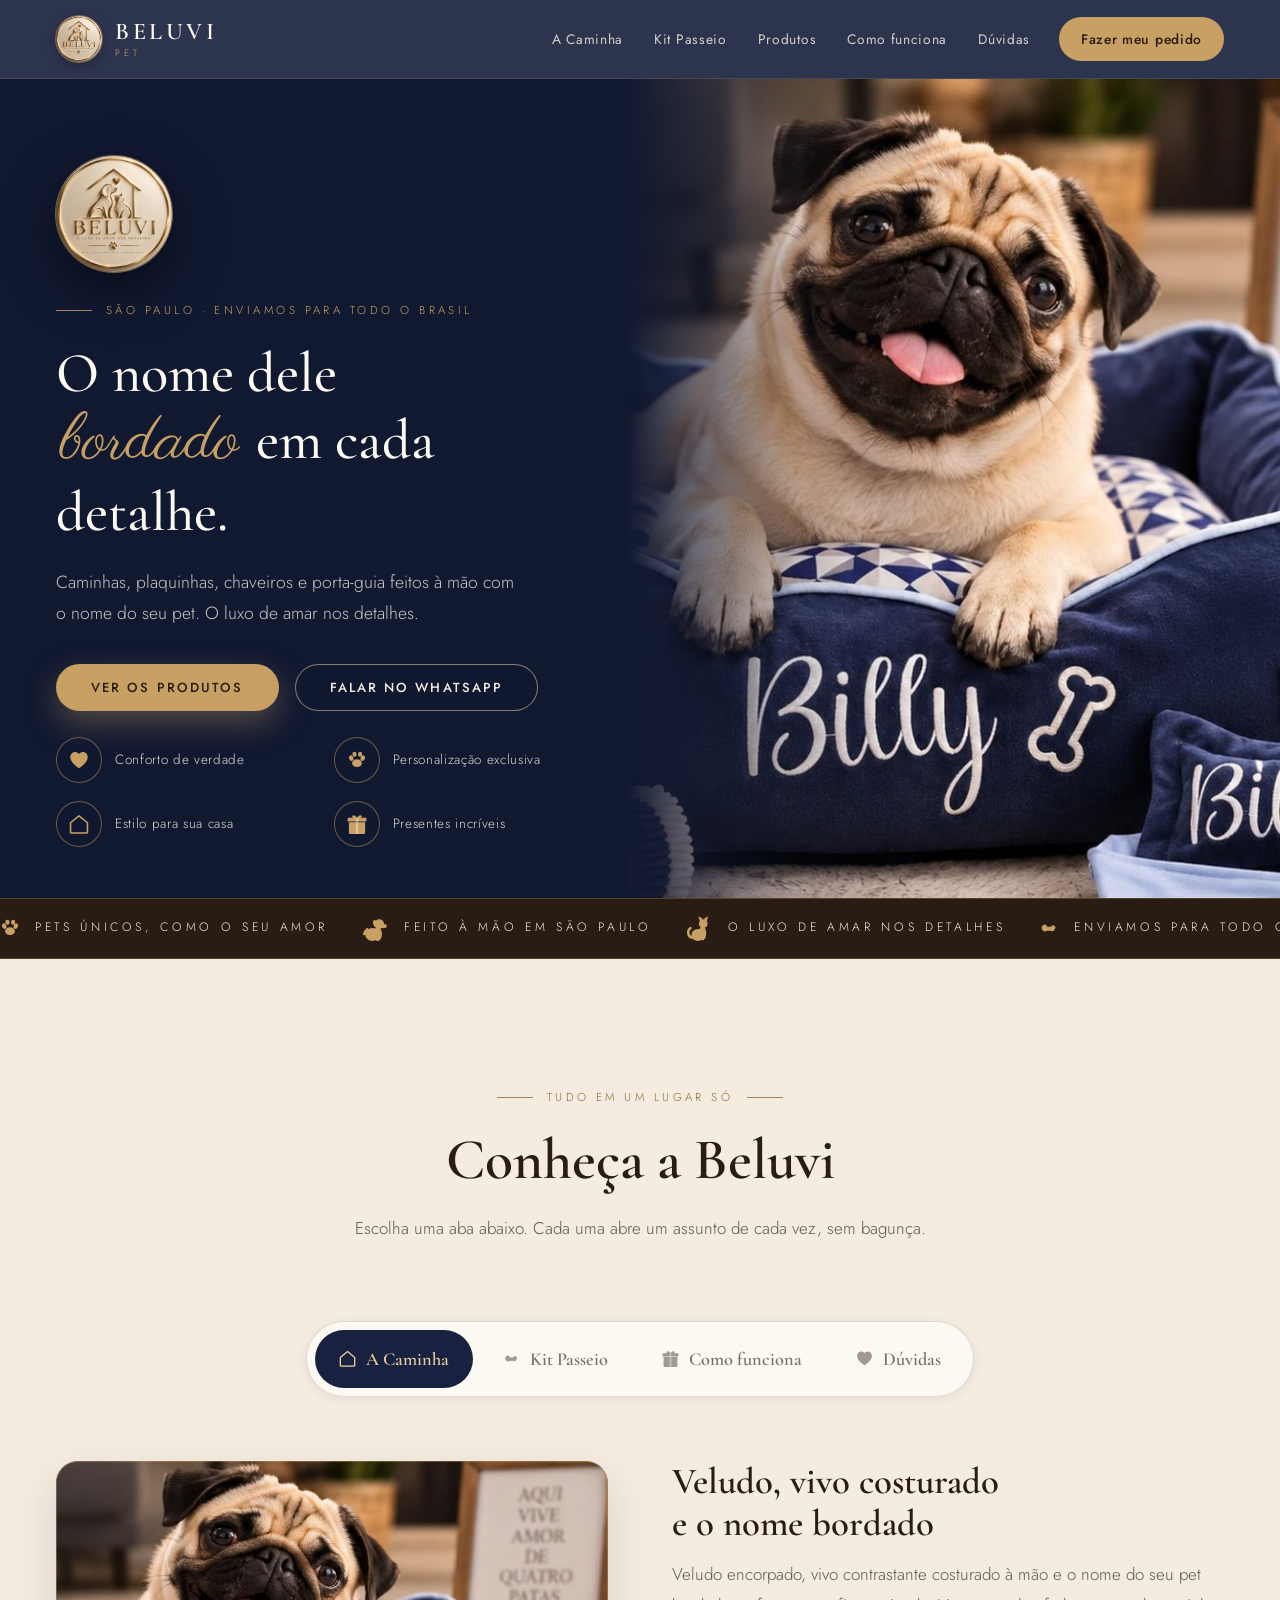
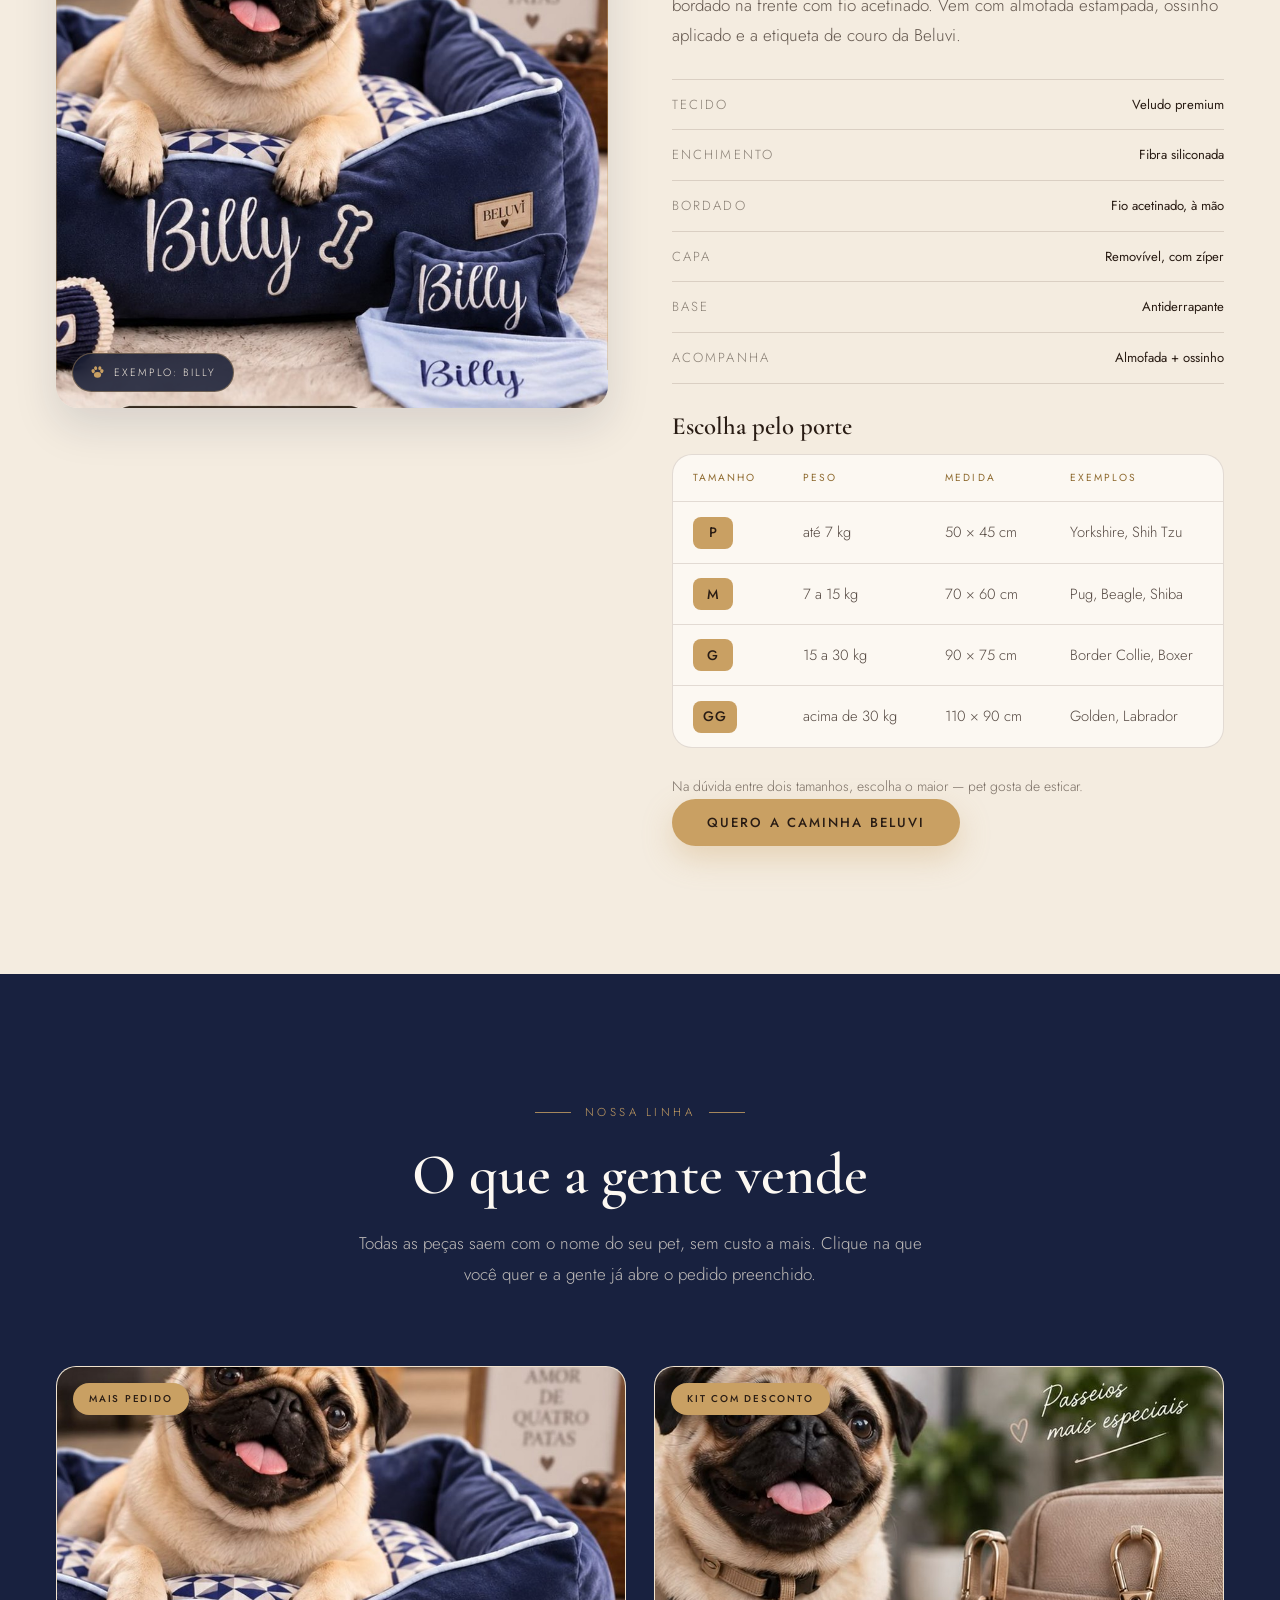
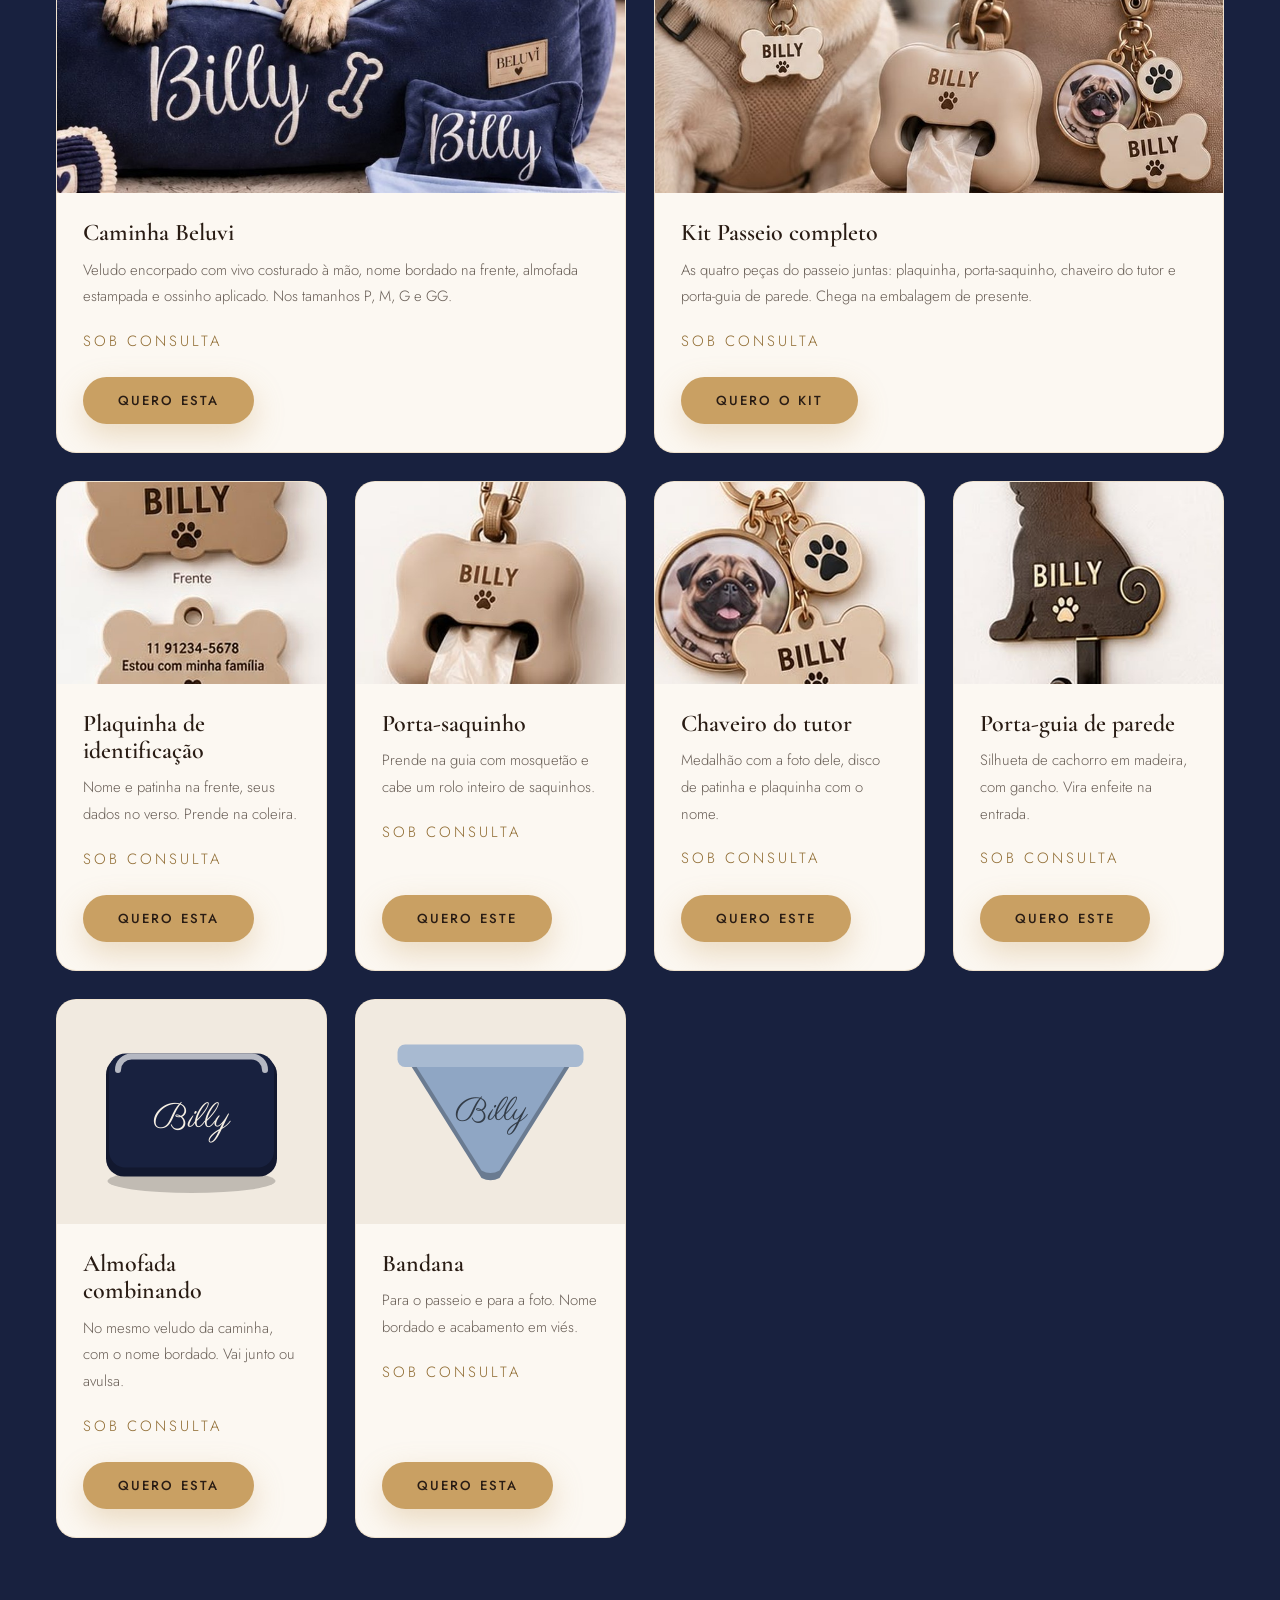
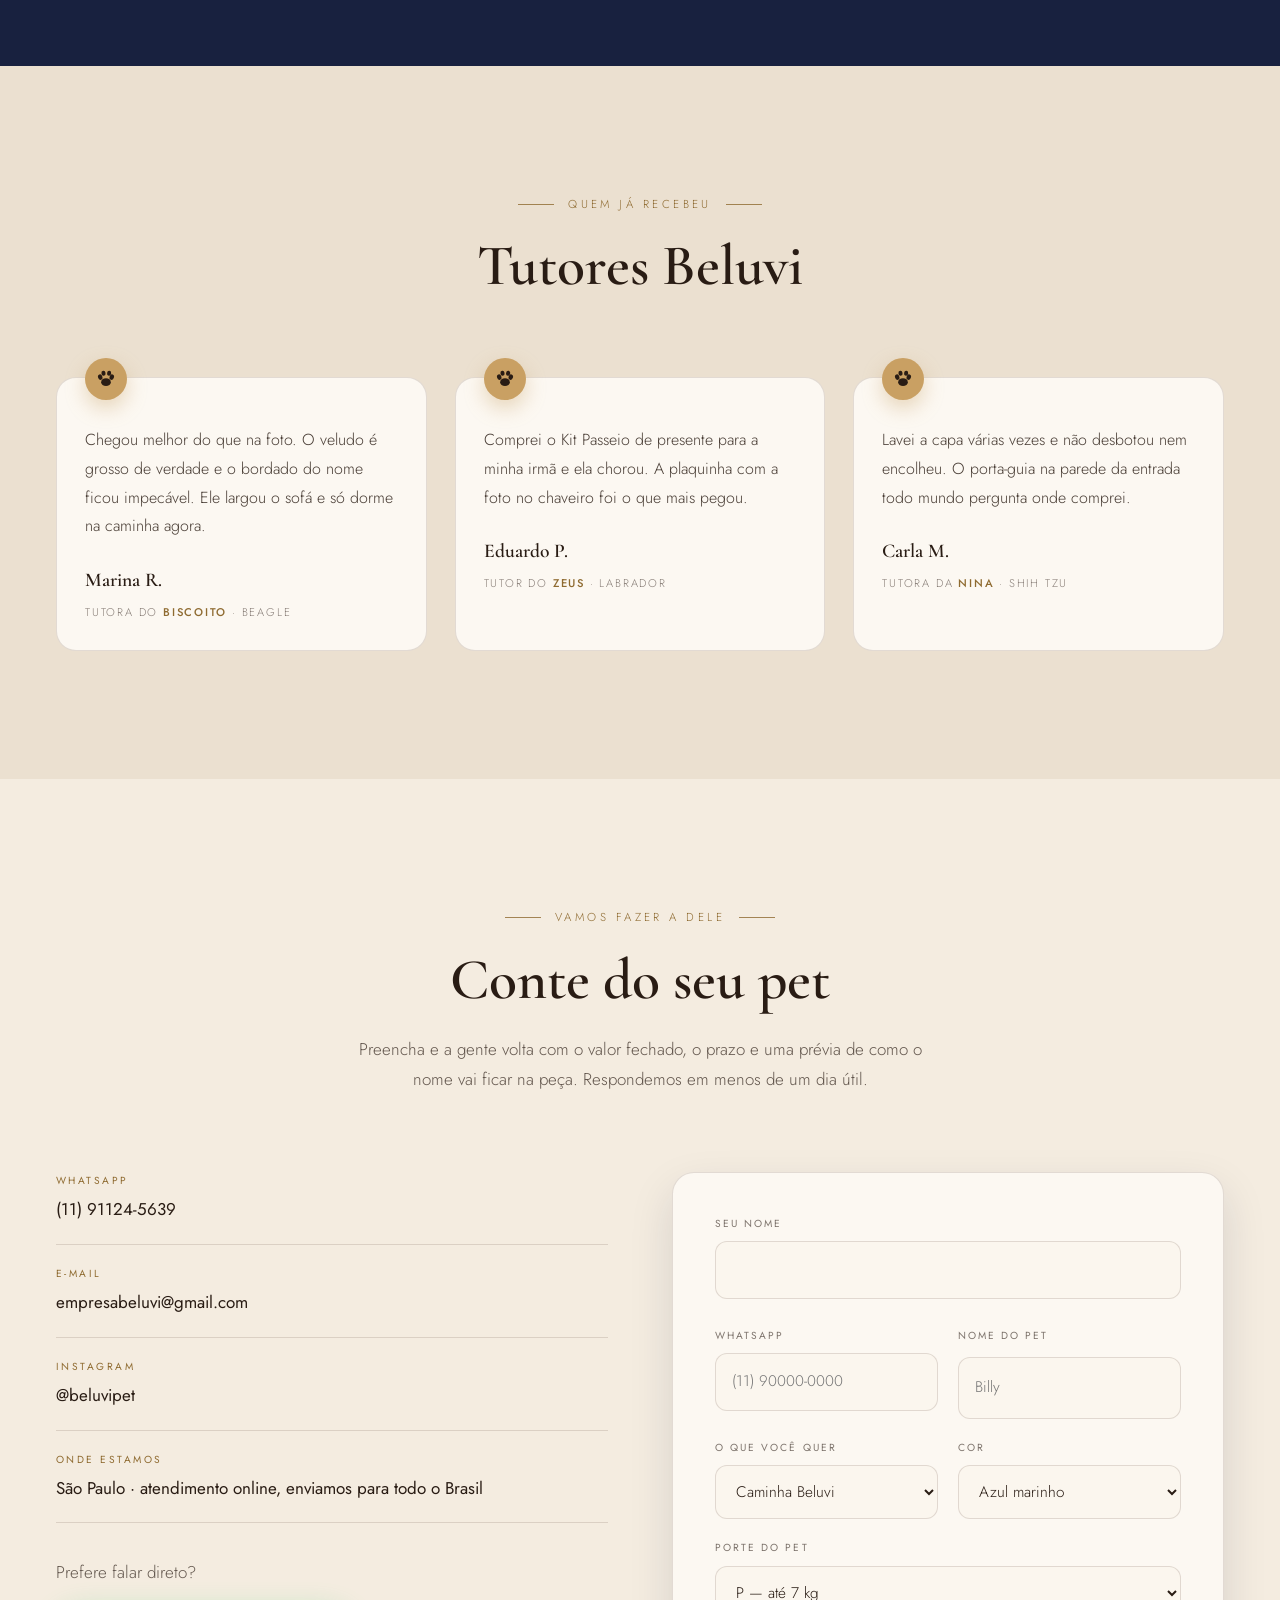
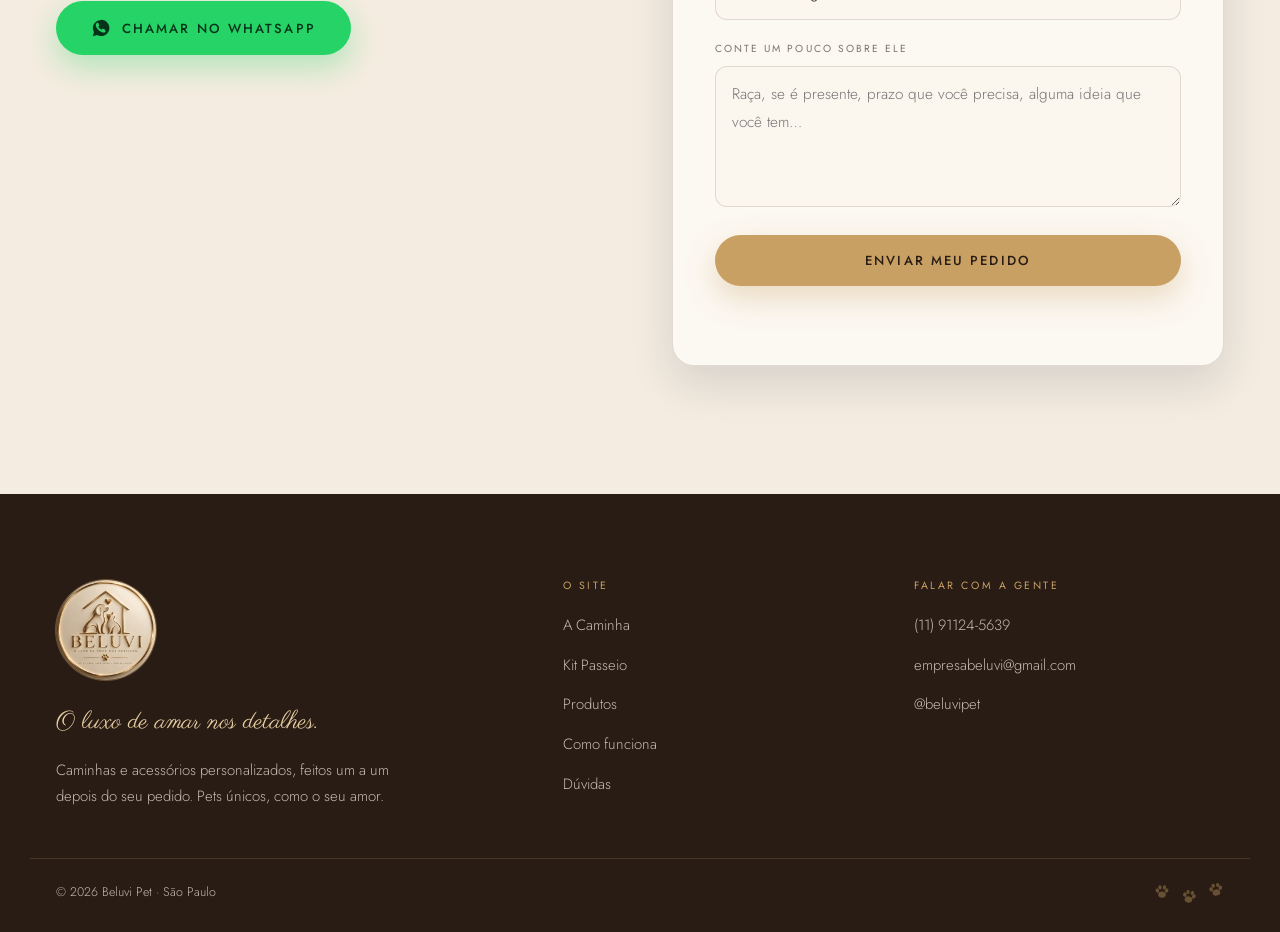
==== commit a6d602b2: "Centraliza o pug no banner e remove a aba de personalização Banner: novo corte da foto com a cabeça " ====
--- a/beluvi/index.html
+++ b/beluvi/index.html
@@ -4,11 +4,11 @@
 <meta charset="UTF-8">
 <meta name="viewport" content="width=device-width, initial-scale=1">
 <title>Beluvi Pet — Caminhas e Kit Passeio personalizados com o nome do seu pet</title>
-<meta name="description" content="Beluvi Pet: caminhas, plaquinhas, chaveiros e porta-guia personalizados com o nome do seu pet. Escreva o nome e veja como fica na hora. O luxo de amar nos detalhes.">
+<meta name="description" content="Beluvi Pet: caminhas, plaquinhas, chaveiros e porta-guia personalizados com o nome do seu pet, feitos à mão em São Paulo. O luxo de amar nos detalhes.">
 
 <meta property="og:type" content="website">
 <meta property="og:title" content="Beluvi Pet — O luxo de amar nos detalhes">
-<meta property="og:description" content="Caminhas e Kit Passeio com o nome do seu pet. Escreva o nome e veja a peça personalizada na hora.">
+<meta property="og:description" content="Caminhas e Kit Passeio feitos à mão com o nome do seu pet. Enviamos para todo o Brasil.">
 <meta property="og:image" content="assets/banner-beluvi.jpg">
 <meta name="theme-color" content="#18213F">
 
@@ -90,10 +90,10 @@
     </a>
 
     <nav class="menu" id="menu" aria-label="Navegação principal">
-      <a href="#explorar" data-aba="aba-personalizar">Personalizar</a>
       <a href="#explorar" data-aba="aba-caminha">A Caminha</a>
       <a href="#explorar" data-aba="aba-kit">Kit Passeio</a>
       <a href="#produtos">Produtos</a>
+      <a href="#explorar" data-aba="aba-como">Como funciona</a>
       <a href="#explorar" data-aba="aba-duvidas">Dúvidas</a>
       <a class="menu-cta" href="#pedido">Fazer meu pedido</a>
     </nav>
@@ -111,8 +111,7 @@
 <section class="banner" id="inicio">
   <div class="banner-midia">
     <picture>
-      <source media="(max-width:640px)" srcset="assets/banner-beluvi-celular.jpg" width="900" height="949">
-      <img class="banner-foto" src="assets/banner-beluvi.jpg" alt="Pug deitado numa caminha Beluvi azul marinho com o nome Billy bordado em branco na frente, ao lado de uma almofada e uma bandana combinando." width="1416" height="1128" fetchpriority="high">
+      <img class="banner-foto" src="assets/banner-beluvi.jpg" alt="Pug deitado numa caminha Beluvi azul marinho com o nome Billy bordado em branco na frente, ao lado de uma almofada e uma bandana combinando." width="1000" height="1216" fetchpriority="high">
     </picture>
     <div class="banner-veu" aria-hidden="true"></div>
   </div>
@@ -130,8 +129,8 @@
       seu pet. O luxo de amar nos detalhes.
     </p>
     <div class="banner-botoes">
-      <a class="botao botao-ouro" href="#explorar" data-aba="aba-personalizar">Escrever o nome do meu pet</a>
-      <a class="botao botao-linha" href="#produtos">Ver os produtos</a>
+      <a class="botao botao-ouro" href="#produtos">Ver os produtos</a>
+      <a class="botao botao-linha" href="https://wa.me/5511911245639" target="_blank" rel="noopener">Falar no WhatsApp</a>
     </div>
   </div>
 
@@ -159,10 +158,7 @@
 
     <div class="abas-caixa revelar">
       <div class="abas" role="tablist" aria-label="Assuntos do site">
-        <button class="aba ativo" role="tab" id="aba-personalizar" aria-selected="true" aria-controls="painel-personalizar" tabindex="0">
-          <svg viewBox="0 0 64 64" aria-hidden="true"><use href="#e-patinha"></use></svg> Personalizar
-        </button>
-        <button class="aba" role="tab" id="aba-caminha" aria-selected="false" aria-controls="painel-caminha" tabindex="-1">
+        <button class="aba ativo" role="tab" id="aba-caminha" aria-selected="true" aria-controls="painel-caminha" tabindex="0">
           <svg viewBox="0 0 64 64" aria-hidden="true"><use href="#e-casa"></use></svg> A Caminha
         </button>
         <button class="aba" role="tab" id="aba-kit" aria-selected="false" aria-controls="painel-kit" tabindex="-1">
@@ -177,230 +173,8 @@
       </div>
     </div>
 
-    <!-- ---------- PAINEL: PERSONALIZAR ---------- -->
-    <div class="painel ativo" role="tabpanel" id="painel-personalizar" aria-labelledby="aba-personalizar" tabindex="0">
-      <div class="painel-cabeca painel-cabeca-centro">
-        <h3 class="painel-titulo">Escreva o nome e veja ficar pronto</h3>
-        <p class="linha-fina">Digite o nome do seu pet. Ele aparece na hora na caminha e em todas as peças, e a cor do tecido troca junto.</p>
-      </div>
-
-      <div class="perso" id="perso">
-        <div class="perso-brilho" aria-hidden="true"></div>
-
-        <div class="perso-campo">
-          <input type="text" id="nome-pet" maxlength="14" value="Billy" placeholder="Ex: Mel"
-                 autocomplete="off" spellcheck="false" aria-label="Nome do seu pet" aria-describedby="perso-dica">
-          <span class="perso-lapis" aria-hidden="true"><svg viewBox="0 0 64 64"><use href="#e-patinha"></use></svg></span>
-        </div>
-        <p class="perso-dica" id="perso-dica">Até 14 letras · aparece na hora em todas as peças</p>
-
-        <div class="perso-palco">
-          <svg class="peca" viewBox="0 0 560 400" role="img" aria-labelledby="t-caminha">
-          <title id="t-caminha">Caminha Beluvi com o nome do pet bordado na frente</title>
-          <defs>
-            <pattern id="losangos" width="40" height="40" patternUnits="userSpaceOnUse">
-              <rect width="40" height="40" fill="var(--peca-clara)"/>
-              <path d="M0 0h20v20H0zM20 20h20v20H20z" fill="var(--peca-cor)" opacity=".5"/>
-              <path d="M20 0l20 20V0zM0 20l20 20H0z" fill="var(--peca-escura)" opacity=".55"/>
-            </pattern>
-          </defs>
-
-          <ellipse class="p-sombra" cx="280" cy="366" rx="236" ry="24"/>
-
-          <!-- encosto do fundo -->
-          <rect class="p-clara" x="88" y="66" width="384" height="126" rx="63"/>
-          <path class="p-vivo" d="M92 122a58 58 0 0 1 58-52h260a58 58 0 0 1 58 52"/>
-
-          <!-- laterais -->
-          <rect class="p-escura" x="48" y="118" width="116" height="196" rx="58"/>
-          <rect class="p-cor" x="54" y="124" width="104" height="184" rx="52"/>
-          <rect class="p-escura" x="396" y="118" width="116" height="196" rx="58"/>
-          <rect class="p-cor" x="402" y="124" width="104" height="184" rx="52"/>
-
-          <!-- almofada estampada -->
-          <rect class="p-escura" x="146" y="152" width="268" height="116" rx="30"/>
-          <rect x="152" y="157" width="256" height="106" rx="26" fill="url(#losangos)"/>
-
-          <!-- rolo da frente -->
-          <rect class="p-escura" x="56" y="246" width="448" height="112" rx="56"/>
-          <rect class="p-cor" x="60" y="240" width="440" height="110" rx="55"/>
-          <path class="p-vivo" d="M62 288a56 56 0 0 1 56-48h324a56 56 0 0 1 56 48"/>
-
-          <!-- nome bordado -->
-          <text class="p-nome" id="nome-caminha" data-base="54" x="212" y="308" text-anchor="middle">Billy</text>
-
-          <!-- ossinho aplicado -->
-          <g class="p-osso">
-            <rect x="330" y="284" width="46" height="18" rx="4"/>
-            <circle cx="333" cy="284" r="11"/><circle cx="333" cy="302" r="11"/>
-            <circle cx="373" cy="284" r="11"/><circle cx="373" cy="302" r="11"/>
-          </g>
-
-          <!-- etiqueta de couro -->
-          <g class="p-etiqueta" transform="translate(412 276)">
-            <rect width="72" height="32" rx="7"/>
-            <text x="36" y="15" text-anchor="middle">BELUVI</text>
-            <path d="M36 26l-4.4-4.2a3 3 0 1 1 4.4-3.4 3 3 0 1 1 4.4 3.4Z" class="p-etiqueta-coracao"/>
-          </g>
-        </svg>
-        </div>
-
-        <fieldset class="perso-cores">
-          <legend>Cor do tecido</legend>
-          <div class="cores" id="cores-perso">
-            <button type="button" class="cor ativo" style="--amostra:#18213F" data-cor="#18213F" aria-pressed="true"><span class="sr">Azul marinho</span></button>
-            <button type="button" class="cor" style="--amostra:#C9B096" data-cor="#C9B096" aria-pressed="false"><span class="sr">Bege</span></button>
-            <button type="button" class="cor" style="--amostra:#D9A7AD" data-cor="#D9A7AD" aria-pressed="false"><span class="sr">Rosa</span></button>
-            <button type="button" class="cor" style="--amostra:#8FA6C4" data-cor="#8FA6C4" aria-pressed="false"><span class="sr">Azul claro</span></button>
-            <button type="button" class="cor" style="--amostra:#93A38A" data-cor="#93A38A" aria-pressed="false"><span class="sr">Verde</span></button>
-            <button type="button" class="cor" style="--amostra:#2E2E2E" data-cor="#2E2E2E" aria-pressed="false"><span class="sr">Preto</span></button>
-          </div>
-          <p class="cor-nome" aria-live="polite">Azul marinho</p>
-        </fieldset>
-      </div>
-
-      <div class="painel-cabeca painel-cabeca-centro">
-        <h3 class="painel-titulo">O mesmo nome em todas as peças</h3>
-        <p class="linha-fina">Trocou o nome lá em cima? Todas estas mudaram junto.</p>
-      </div>
-
-      <div class="grade-pecas">
-        <figure class="peca-mini revelar" style="--peca-cor:#C9B096">
-        <svg viewBox="0 0 320 200" role="img" aria-labelledby="t-plaquinha">
-          <title id="t-plaquinha">Plaquinha de identificação em formato de osso com o nome do pet</title>
-          <g class="p-cor">
-            <rect x="52.5" y="67.5" width="200" height="75"/>
-            <circle cx="52.5" cy="67.5" r="37.5"/><circle cx="52.5" cy="142.5" r="37.5"/>
-            <circle cx="252.5" cy="67.5" r="37.5"/><circle cx="252.5" cy="142.5" r="37.5"/>
-          </g>
-          <circle class="p-furo" cx="58" cy="52" r="9.5"/>
-          <text class="p-nome p-gravado" data-base="42" x="152" y="104" text-anchor="middle">Billy</text>
-          <g class="p-pata">
-            <ellipse cx="152" cy="130" rx="8.4" ry="6.8"/>
-            <ellipse cx="140" cy="121" rx="3.9" ry="4.8" transform="rotate(-18 140 121)"/>
-            <ellipse cx="164" cy="121" rx="3.9" ry="4.8" transform="rotate(18 164 121)"/>
-            <ellipse cx="146" cy="114" rx="3.7" ry="4.5"/>
-            <ellipse cx="158" cy="114" rx="3.7" ry="4.5"/>
-          </g>
-        </svg>
-        <figcaption>Plaquinha de identificação</figcaption>
-      </figure>
-
-        <figure class="peca-mini revelar" style="--peca-cor:#C9B096">
-        <svg viewBox="0 0 300 290" role="img" aria-labelledby="t-saquinho">
-          <title id="t-saquinho">Porta-saquinho com o nome do pet gravado</title>
-          <path class="p-metal" d="M150 14a32 32 0 0 1 32 32v28h-15V46a17 17 0 0 0-34 0v28h-15V46a32 32 0 0 1 32-32Z"/>
-          <rect class="p-escura" x="46" y="80" width="208" height="178" rx="64"/>
-          <rect class="p-cor" x="46" y="74" width="208" height="178" rx="64"/>
-          <path class="p-clara" d="M110 74h80a64 64 0 0 1 61 45 64 64 0 0 0-61-27h-80a64 64 0 0 0-61 27 64 64 0 0 1 61-45Z" opacity=".6"/>
-          <text class="p-nome p-gravado" data-base="34" x="150" y="142" text-anchor="middle">Billy</text>
-          <g class="p-pata">
-            <ellipse cx="150" cy="168" rx="8" ry="6.5"/>
-            <ellipse cx="139" cy="159" rx="3.7" ry="4.6" transform="rotate(-18 139 159)"/>
-            <ellipse cx="161" cy="159" rx="3.7" ry="4.6" transform="rotate(18 161 159)"/>
-            <ellipse cx="144" cy="152" rx="3.5" ry="4.3"/>
-            <ellipse cx="156" cy="152" rx="3.5" ry="4.3"/>
-          </g>
-          <ellipse class="p-vazio" cx="150" cy="200" rx="46" ry="17"/>
-          <path class="p-saco" d="M114 202c3 26 13 40 36 40s33-14 36-40c-23 8-49 8-72 0Z"/>
-          <path class="p-saco-dobra" d="M136 210c4 16 8 23 13 26M164 210c-4 16-8 23-13 26"/>
-        </svg>
-        <figcaption>Porta-saquinho</figcaption>
-      </figure>
-
-        <figure class="peca-mini revelar" style="--peca-cor:#C9B096">
-        <svg viewBox="0 0 320 290" role="img" aria-labelledby="t-chaveiro">
-          <title id="t-chaveiro">Chaveiro do tutor com medalhão, patinha e plaquinha com o nome</title>
-          <circle class="p-argola" cx="152" cy="38" r="30"/>
-          <rect class="p-metal" x="146" y="64" width="13" height="30" rx="6.5"/>
-          <rect class="p-metal" x="206" y="80" width="11" height="26" rx="5.5"/>
-          <rect class="p-metal" x="176" y="150" width="11" height="44" rx="5.5"/>
-          <circle class="p-metal" cx="100" cy="166" r="58"/>
-          <circle class="p-medalhao" cx="100" cy="166" r="48"/>
-          <g class="p-cao-medalhao">
-            <ellipse cx="72" cy="150" rx="12" ry="20" transform="rotate(-25 72 150)"/>
-            <ellipse cx="128" cy="150" rx="12" ry="20" transform="rotate(25 128 150)"/>
-            <ellipse cx="100" cy="170" rx="34" ry="32"/>
-          </g>
-          <ellipse class="p-focinho" cx="100" cy="188" rx="18" ry="13"/>
-          <circle class="p-olho" cx="88" cy="163" r="4.2"/><circle class="p-olho" cx="112" cy="163" r="4.2"/>
-          <ellipse class="p-olho" cx="100" cy="181" rx="6" ry="4.6"/>
-          <circle class="p-cor" cx="222" cy="124" r="32"/>
-          <g class="p-pata-disco">
-            <ellipse cx="222" cy="131" rx="9.5" ry="7.8"/>
-            <ellipse cx="209" cy="120" rx="4.4" ry="5.5" transform="rotate(-18 209 120)"/>
-            <ellipse cx="235" cy="120" rx="4.4" ry="5.5" transform="rotate(18 235 120)"/>
-            <ellipse cx="215" cy="112" rx="4.2" ry="5.1"/>
-            <ellipse cx="229" cy="112" rx="4.2" ry="5.1"/>
-          </g>
-          <g class="p-cor">
-            <rect x="157" y="205" width="136" height="34"/>
-            <circle cx="157" cy="205" r="17"/><circle cx="157" cy="239" r="17"/>
-            <circle cx="293" cy="205" r="17"/><circle cx="293" cy="239" r="17"/>
-          </g>
-          <text class="p-nome p-gravado" data-base="26" x="225" y="231" text-anchor="middle">Billy</text>
-        </svg>
-        <figcaption>Chaveiro do tutor</figcaption>
-      </figure>
-
-        <figure class="peca-mini revelar" style="--peca-cor:#4A3426">
-        <svg viewBox="0 0 280 330" role="img" aria-labelledby="t-portaguia">
-          <title id="t-portaguia">Porta-guia de parede em formato de cachorro com o nome gravado</title>
-          <g class="p-cor">
-            <ellipse cx="52" cy="198" rx="14" ry="29" transform="rotate(32 52 198)"/>
-            <ellipse cx="116" cy="196" rx="74" ry="64"/>
-            <ellipse cx="174" cy="164" rx="42" ry="54"/>
-            <rect x="158" y="196" width="34" height="68" rx="17"/>
-            <circle cx="178" cy="98" r="45"/>
-            <ellipse cx="141" cy="110" rx="16" ry="27" transform="rotate(-6 141 110)"/>
-            <ellipse cx="226" cy="112" rx="27" ry="19"/>
-            <ellipse cx="238" cy="104" rx="13" ry="10"/>
-          </g>
-          <text class="p-nome p-gravado-claro" data-base="28" x="108" y="202" text-anchor="middle">Billy</text>
-          <g class="p-pata-clara">
-            <ellipse cx="108" cy="234" rx="8.6" ry="7"/>
-            <ellipse cx="96" cy="224" rx="4" ry="5" transform="rotate(-18 96 224)"/>
-            <ellipse cx="120" cy="224" rx="4" ry="5" transform="rotate(18 120 224)"/>
-            <ellipse cx="102" cy="217" rx="3.8" ry="4.6"/>
-            <ellipse cx="114" cy="217" rx="3.8" ry="4.6"/>
-          </g>
-          <path class="p-gancho" d="M140 268v24a24 24 0 0 1-48 0"/>
-        </svg>
-        <figcaption>Porta-guia de parede</figcaption>
-      </figure>
-
-        <figure class="peca-mini revelar" style="--peca-cor:#18213F">
-        <svg viewBox="0 0 300 240" role="img" aria-labelledby="t-almofada">
-          <title id="t-almofada">Almofada combinando com o nome do pet bordado</title>
-          <ellipse class="p-sombra" cx="150" cy="212" rx="112" ry="16"/>
-          <path class="p-escura" d="M60 46h180a24 24 0 0 1 24 24v112a24 24 0 0 1-24 24H60a24 24 0 0 1-24-24V70a24 24 0 0 1 24-24Z"/>
-          <path class="p-cor" d="M62 42h176a22 22 0 0 1 22 22v108a22 22 0 0 1-22 22H62a22 22 0 0 1-22-22V64a22 22 0 0 1 22-22Z"/>
-          <path class="p-vivo" d="M52 64a18 18 0 0 1 18-18h160a18 18 0 0 1 18 18"/>
-          <text class="p-nome" data-base="46" x="150" y="140" text-anchor="middle">Billy</text>
-        </svg>
-        <figcaption>Almofada combinando</figcaption>
-      </figure>
-
-        <figure class="peca-mini revelar" style="--peca-cor:#8FA6C4">
-        <svg viewBox="0 0 300 240" role="img" aria-labelledby="t-bandana">
-          <title id="t-bandana">Bandana com o nome do pet bordado</title>
-          <path class="p-escura" d="M40 52h220l-98 156a26 26 0 0 1-24 0L40 52Z"/>
-          <path class="p-cor" d="M44 48h212l-94 150a24 24 0 0 1-24 0L44 48Z"/>
-          <path class="p-clara" d="M36 30h228a10 10 0 0 1 10 10v10a10 10 0 0 1-10 10H36a10 10 0 0 1-10-10V40a10 10 0 0 1 10-10Z"/>
-          <text class="p-nome p-nome-escuro" data-base="44" x="150" y="130" text-anchor="middle">Billy</text>
-        </svg>
-        <figcaption>Bandana</figcaption>
-      </figure>
-      </div>
-
-      <p class="nota nota-centro">
-        Os desenhos acima são ilustrações. O acabamento real é bordado no tecido e
-        gravado a laser no metal e na madeira.
-      </p>
-    </div>
-
     <!-- ---------- PAINEL: A CAMINHA ---------- -->
-    <div class="painel" role="tabpanel" id="painel-caminha" aria-labelledby="aba-caminha" tabindex="0" hidden>
+    <div class="painel ativo" role="tabpanel" id="painel-caminha" aria-labelledby="aba-caminha" tabindex="0">
       <div class="duas-colunas">
         <div class="coluna-foto">
           <div class="moldura">
@@ -681,7 +455,7 @@
           <path class="p-escura" d="M60 46h180a24 24 0 0 1 24 24v112a24 24 0 0 1-24 24H60a24 24 0 0 1-24-24V70a24 24 0 0 1 24-24Z"/>
           <path class="p-cor" d="M62 42h176a22 22 0 0 1 22 22v108a22 22 0 0 1-22 22H62a22 22 0 0 1-22-22V64a22 22 0 0 1 22-22Z"/>
           <path class="p-vivo" d="M52 64a18 18 0 0 1 18-18h160a18 18 0 0 1 18 18"/>
-          <text class="p-nome" data-base="46" x="150" y="140" text-anchor="middle">Billy</text>
+          <text class="p-nome" style="font-size:46px" x="150" y="140" text-anchor="middle">Billy</text>
         </svg></div>
         <div class="produto-info">
           <h3>Almofada combinando</h3>
@@ -697,7 +471,7 @@
           <path class="p-escura" d="M40 52h220l-98 156a26 26 0 0 1-24 0L40 52Z"/>
           <path class="p-cor" d="M44 48h212l-94 150a24 24 0 0 1-24 0L44 48Z"/>
           <path class="p-clara" d="M36 30h228a10 10 0 0 1 10 10v10a10 10 0 0 1-10 10H36a10 10 0 0 1-10-10V40a10 10 0 0 1 10-10Z"/>
-          <text class="p-nome p-nome-escuro" data-base="44" x="150" y="130" text-anchor="middle">Billy</text>
+          <text class="p-nome p-nome-escuro" style="font-size:44px" x="150" y="130" text-anchor="middle">Billy</text>
         </svg></div>
         <div class="produto-info">
           <h3>Bandana</h3>
@@ -873,10 +647,10 @@
 
     <nav class="rodape-links" aria-label="Links do site">
       <h2>O site</h2>
-      <a href="#explorar" data-aba="aba-personalizar">Personalizar</a>
       <a href="#explorar" data-aba="aba-caminha">A Caminha</a>
       <a href="#explorar" data-aba="aba-kit">Kit Passeio</a>
       <a href="#produtos">Produtos</a>
+      <a href="#explorar" data-aba="aba-como">Como funciona</a>
       <a href="#explorar" data-aba="aba-duvidas">Dúvidas</a>
     </nav>
 
--- a/beluvi/style.css
+++ b/beluvi/style.css
@@ -187,77 +187,102 @@
 
 /* =========================================================
    BANNER
+   Empilhado por padrão (celular); vira duas colunas no computador,
+   assim a foto nunca fica escurecida pelo degradê do texto.
    ========================================================= */
 .banner{
+  --recuo:max(26px, calc((100vw - var(--largura)) / 2 + 26px));
   position:relative;
-  min-height:min(86vh,720px);
-  display:flex;flex-direction:column;justify-content:center;
-  padding-block:clamp(56px,7vw,92px) 0;
   background:var(--marinho-fundo);
   color:var(--creme);
   overflow:hidden;
 }
-.banner-midia{position:absolute;inset:0;}
+.banner-midia{position:relative;aspect-ratio:1000/1216;overflow:hidden;}
 .banner-midia picture{display:contents;}
 .banner-foto{
   position:absolute;inset:0;
   width:100%;height:100%;
-  object-fit:cover;object-position:74% 44%;
+  object-fit:cover;object-position:center 44%;
 }
 .banner-veu{
   position:absolute;inset:0;
-  background:
-    linear-gradient(to top, rgba(17,25,49,.95) 0%, rgba(17,25,49,0) 34%),
-    linear-gradient(100deg, rgb(17,25,49) 0%, rgb(17,25,49) 34%, rgba(17,25,49,.82) 46%, rgba(17,25,49,.42) 62%, rgba(17,25,49,.12) 84%, rgba(17,25,49,0) 100%);
+  background:linear-gradient(to bottom,
+    rgba(17,25,49,.08) 0%, rgba(17,25,49,.28) 54%,
+    rgba(17,25,49,.9) 88%, var(--marinho-fundo) 100%);
 }
 .banner-conteudo{
   position:relative;z-index:3;
-  width:100%;max-width:var(--largura);
-  margin-inline:auto;padding-inline:26px;
-  flex:1;display:flex;flex-direction:column;justify-content:center;
-  padding-block:clamp(24px,4vw,48px);
+  display:flex;flex-direction:column;align-items:center;text-align:center;
+  padding:0 26px clamp(24px,4vw,36px);
+  margin-top:-40px;
 }
 .banner-logo{
-  width:clamp(88px,10vw,124px);height:auto;border-radius:50%;
+  width:clamp(88px,14vw,116px);height:auto;border-radius:50%;
   box-shadow:0 0 0 1px rgba(201,160,99,.55),0 18px 48px rgba(0,0,0,.5);
-  margin-bottom:28px;
+  margin:0 auto 26px;
 }
 .banner-titulo{
-  font-size:clamp(2.7rem,6.2vw,4.8rem);
+  font-size:clamp(2.4rem,7vw,3.2rem);
   font-weight:500;
   color:var(--creme-claro);
-  margin-bottom:24px;
-  max-width:16ch;
-  text-shadow:0 2px 24px rgba(0,0,0,.45);
+  margin-bottom:22px;
 }
 .banner-sub{
-  font-size:clamp(1.02rem,1.5vw,1.16rem);font-weight:300;
-  color:rgba(244,236,224,.84);
-  max-width:46ch;margin:0 0 38px;
-  text-shadow:0 1px 12px rgba(0,0,0,.4);
-}
-.banner-botoes{display:flex;flex-wrap:wrap;gap:16px;}
+  font-size:clamp(1rem,3.4vw,1.1rem);font-weight:300;
+  color:rgba(244,236,224,.82);
+  max-width:46ch;margin:0 0 34px;
+}
+.banner-botoes{display:flex;flex-wrap:wrap;gap:16px;justify-content:center;width:100%;}
+.banner-botoes .botao{flex:1 1 260px;}
 
 .banner-selos{
   position:relative;z-index:3;
   list-style:none;margin:0;
-  width:100%;max-width:var(--largura);
-  margin-inline:auto;padding:0 26px clamp(30px,4vw,48px);
-  display:grid;grid-template-columns:repeat(4,minmax(0,1fr));gap:18px 26px;
+  padding:0 26px clamp(34px,5vw,48px);
+  display:grid;grid-template-columns:repeat(2,minmax(0,1fr));gap:18px 22px;
 }
 .banner-selos li{
   display:flex;align-items:center;gap:13px;
   font-size:.84rem;font-weight:300;letter-spacing:.05em;
   color:rgba(244,236,224,.92);
+  text-align:left;
 }
 .emblema-selo{
   display:grid;place-items:center;flex:0 0 auto;
   width:46px;height:46px;border-radius:50%;
   border:1px solid rgba(201,160,99,.5);
   background:rgba(17,25,49,.5);
-  backdrop-filter:blur(6px);-webkit-backdrop-filter:blur(6px);
 }
 .emblema-selo svg{width:20px;height:20px;fill:var(--ouro);color:var(--ouro);}
+
+@media (min-width:901px){
+  .banner{
+    min-height:min(84vh,700px);
+    display:grid;
+    grid-template-columns:minmax(0,1fr) minmax(0,1.04fr);
+    grid-template-rows:1fr auto;
+  }
+  .banner-midia{grid-area:1/2/3/3;aspect-ratio:auto;}
+  .banner-veu{
+    background:linear-gradient(90deg,
+      var(--marinho-fundo) 0%, rgba(17,25,49,.7) 8%,
+      rgba(17,25,49,.16) 26%, rgba(17,25,49,0) 46%);
+  }
+  .banner-conteudo{
+    grid-area:1/1/2/2;
+    align-items:flex-start;text-align:left;
+    justify-content:center;margin-top:0;
+    padding:clamp(48px,6vw,84px) clamp(30px,3vw,52px) clamp(18px,2vw,28px) var(--recuo);
+  }
+  .banner-logo{margin:0 0 28px;}
+  .banner-titulo{font-size:clamp(2.5rem,4.4vw,4rem);}
+  .banner-botoes{justify-content:flex-start;}
+  .banner-botoes .botao{flex:0 0 auto;}
+  .banner-selos{
+    grid-area:2/1/3/2;
+    padding:0 clamp(30px,3vw,52px) clamp(36px,4vw,54px) var(--recuo);
+  }
+}
 
 /* patinhas flutuando */
 .patas-fundo{position:absolute;inset:0;z-index:2;pointer-events:none;overflow:hidden;}
@@ -317,73 +342,10 @@
 .painel-titulo{font-size:clamp(1.7rem,3vw,2.3rem);margin-bottom:14px;}
 
 /* =========================================================
-   PERSONALIZADOR
-   ========================================================= */
-.perso{
-  position:relative;
-  max-width:720px;margin:0 auto clamp(64px,8vw,104px);
-  background:linear-gradient(168deg,var(--marinho) 0%,var(--marinho-fundo) 100%);
-  border:1px solid rgba(201,160,99,.4);
-  border-radius:28px;
-  padding:clamp(26px,3.4vw,40px);
-  box-shadow:var(--sombra-g);
-  overflow:hidden;
-}
-.perso-brilho{
-  position:absolute;top:0;left:-60%;width:45%;height:100%;
-  background:linear-gradient(100deg,transparent,rgba(232,207,163,.14),transparent);
-  pointer-events:none;
-}
-.perso-campo{position:relative;}
-.perso-campo input{
-  width:100%;
-  background:rgba(8,13,28,.55);
-  border:1px solid rgba(201,160,99,.42);
-  border-radius:16px;
-  padding:17px 58px 17px 22px;
-  color:var(--creme-claro);
-  font-family:'Parisienne',cursive;
-  font-size:2.1rem;line-height:1.3;text-align:center;
-  transition:border-color .2s ease,background-color .2s ease;
-}
-.perso-campo input::placeholder{color:rgba(244,236,224,.32);}
-.perso-campo input:focus{border-color:var(--ouro);background:rgba(8,13,28,.75);outline:none;}
-.perso-lapis{position:absolute;right:20px;top:50%;transform:translateY(-50%);pointer-events:none;}
-.perso-lapis svg{width:25px;height:25px;fill:var(--ouro);opacity:.8;}
-.perso-dica{
-  margin:12px 0 6px;text-align:center;
-  font-size:.68rem;font-weight:300;letter-spacing:.16em;text-transform:uppercase;
-  color:rgba(244,236,224,.5);
-}
-.perso-palco{margin:14px 0 24px;}
-.perso-palco .peca{width:100%;height:auto;}
-
-.perso-cores{border:0;margin:0;padding:24px 0 0;border-top:1px solid rgba(201,160,99,.22);}
-.perso-cores legend{
-  padding:0;margin:0 auto 16px;
-  font-size:.66rem;font-weight:300;letter-spacing:.24em;text-transform:uppercase;
-  color:rgba(244,236,224,.56);
-}
-.cores{display:flex;flex-wrap:wrap;justify-content:center;gap:14px;}
-.cor{
-  width:36px;height:36px;border-radius:50%;padding:0;cursor:pointer;
-  background:var(--amostra);
-  border:2px solid rgba(252,248,242,.25);
-  transition:transform .2s cubic-bezier(.34,1.56,.64,1),box-shadow .2s ease,border-color .2s ease;
-}
-.cor:hover{transform:scale(1.16);}
-.cor.ativo{border-color:var(--ouro);box-shadow:0 0 0 3px rgba(201,160,99,.32);transform:scale(1.1);}
-.cor-nome{
-  margin:16px 0 0;text-align:center;
-  font-size:.72rem;font-weight:300;letter-spacing:.18em;text-transform:uppercase;
-  color:var(--ouro-claro);
-}
-
-/* =========================================================
    DESENHOS DAS PEÇAS
    Tudo deriva de --peca-cor, então trocar a cor repinta a peça inteira.
    ========================================================= */
-.perso,.peca-mini,.produto-arte{
+.produto-arte{
   --peca-clara:color-mix(in srgb,var(--peca-cor) 78%,#ffffff);
   --peca-escura:color-mix(in srgb,var(--peca-cor) 74%,#000000);
   --peca-vivo:color-mix(in srgb,var(--peca-cor) 32%,#ffffff);
@@ -417,22 +379,6 @@
 .p-etiqueta text{font-family:'Cormorant Garamond',serif;font-weight:600;font-size:13px;letter-spacing:.16em;fill:#4A3426;}
 .p-etiqueta-coracao{fill:#4A3426;}
 
-/* grade das peças ilustradas */
-.grade-pecas{display:grid;grid-template-columns:repeat(auto-fit,minmax(250px,1fr));gap:26px;}
-.peca-mini{
-  margin:0;background:var(--creme-claro);
-  border:1px solid var(--linha-suave);border-radius:var(--raio);
-  padding:26px 22px 20px;text-align:center;
-  transition:transform .3s ease,box-shadow .3s ease,border-color .3s ease;
-}
-.peca-mini:hover{transform:translateY(-7px);box-shadow:var(--sombra-m);border-color:rgba(201,160,99,.55);}
-.peca-mini svg{width:100%;height:auto;max-height:230px;}
-.peca-mini figcaption{
-  margin-top:18px;
-  font-size:.72rem;font-weight:400;letter-spacing:.2em;text-transform:uppercase;
-  color:var(--ouro-escuro);
-}
-
 /* =========================================================
    DUAS COLUNAS (aba da caminha e formulário)
    ========================================================= */
@@ -743,14 +689,11 @@
   88%{opacity:var(--brilho,.16);}
   100%{opacity:0;transform:translateY(-150px) rotate(calc(var(--giro,0deg) + 25deg)) scale(1.05);}
 }
-@keyframes varrer{0%{left:-60%;}100%{left:120%;}}
 @keyframes rolar{from{transform:translateX(0);}to{transform:translateX(-50%);}}
-@keyframes bordar{0%{opacity:0;transform:scale(.88);}60%{opacity:1;transform:scale(1.04);}100%{opacity:1;transform:scale(1);}}
 @keyframes pulsinho{0%,100%{transform:translateY(0);}50%{transform:translateY(-4px);}}
 
 .revelar{opacity:0;transform:translateY(30px);}
 .revelar.visivel{opacity:1;transform:none;transition:opacity .7s ease,transform .7s cubic-bezier(.22,.9,.28,1);}
-.p-nome.bordando{animation:bordar .5s cubic-bezier(.34,1.4,.64,1);transform-box:fill-box;transform-origin:center;}
 
 @media (prefers-reduced-motion: no-preference){
   .banner-conteudo>*{animation:sobe .85s cubic-bezier(.22,.9,.28,1) both;}
@@ -764,7 +707,6 @@
   .banner-selos li:nth-child(2){animation-delay:.7s;}
   .banner-selos li:nth-child(3){animation-delay:.8s;}
   .banner-selos li:nth-child(4){animation-delay:.9s;}
-  .perso-brilho{animation:varrer 5.5s ease-in-out 1.2s infinite;}
   .faixa-trilho{animation:rolar 38s linear infinite;}
   .faixa:hover .faixa-trilho{animation-play-state:paused;}
   .pata-solta{animation:flutuar var(--tempo,14s) linear var(--espera,0s) infinite;}
@@ -788,7 +730,6 @@
   .produto-destaque{grid-column:span 1;}
   .rodape-grade{grid-template-columns:1fr 1fr;}
   .rodape-marca{grid-column:1/-1;}
-  .banner-selos{grid-template-columns:repeat(2,minmax(0,1fr));}
 }
 
 @media (max-width:880px){
@@ -839,6 +780,5 @@
   .kit-chamada .botao{width:100%;}
   .rodape-grade{grid-template-columns:1fr;}
   .produto-info .botao,.contato-atalho .botao{width:100%;}
-  .perso-campo input{font-size:1.7rem;}
   .botao{padding-inline:26px;}
 }
